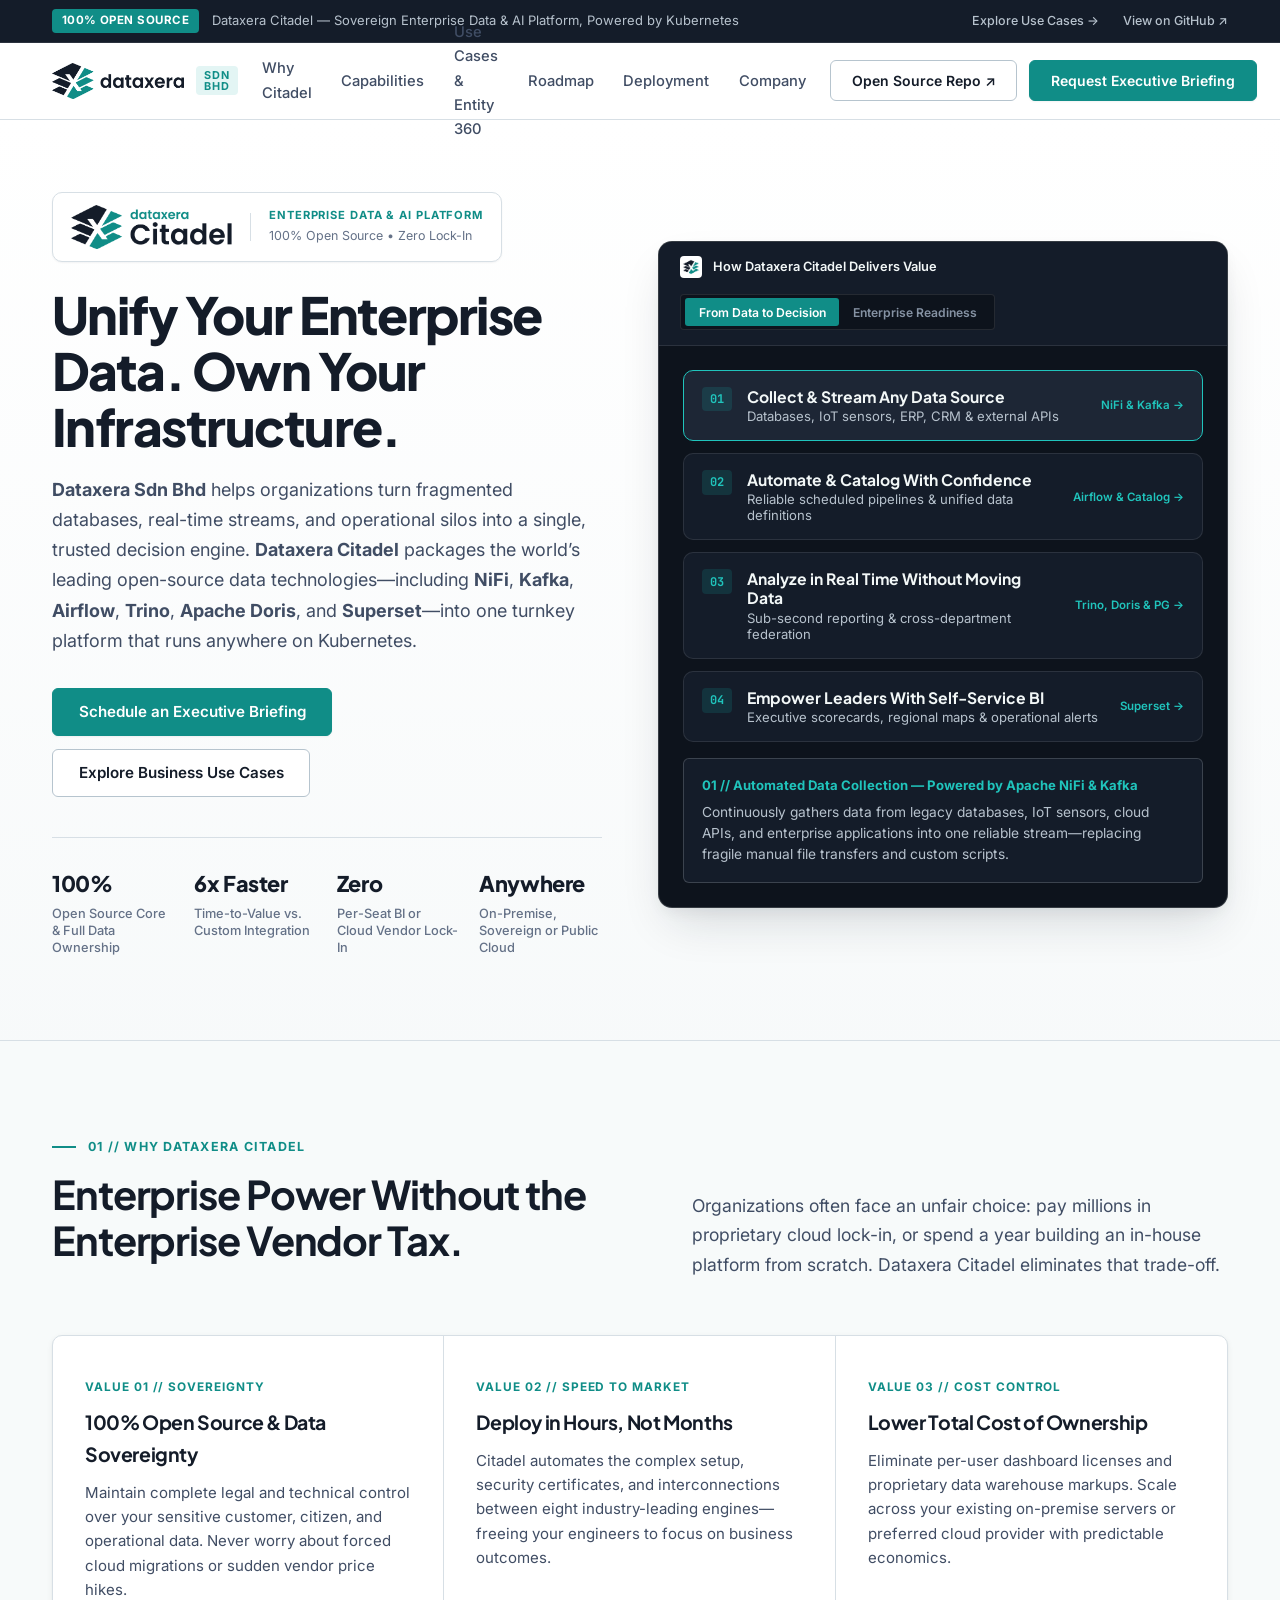
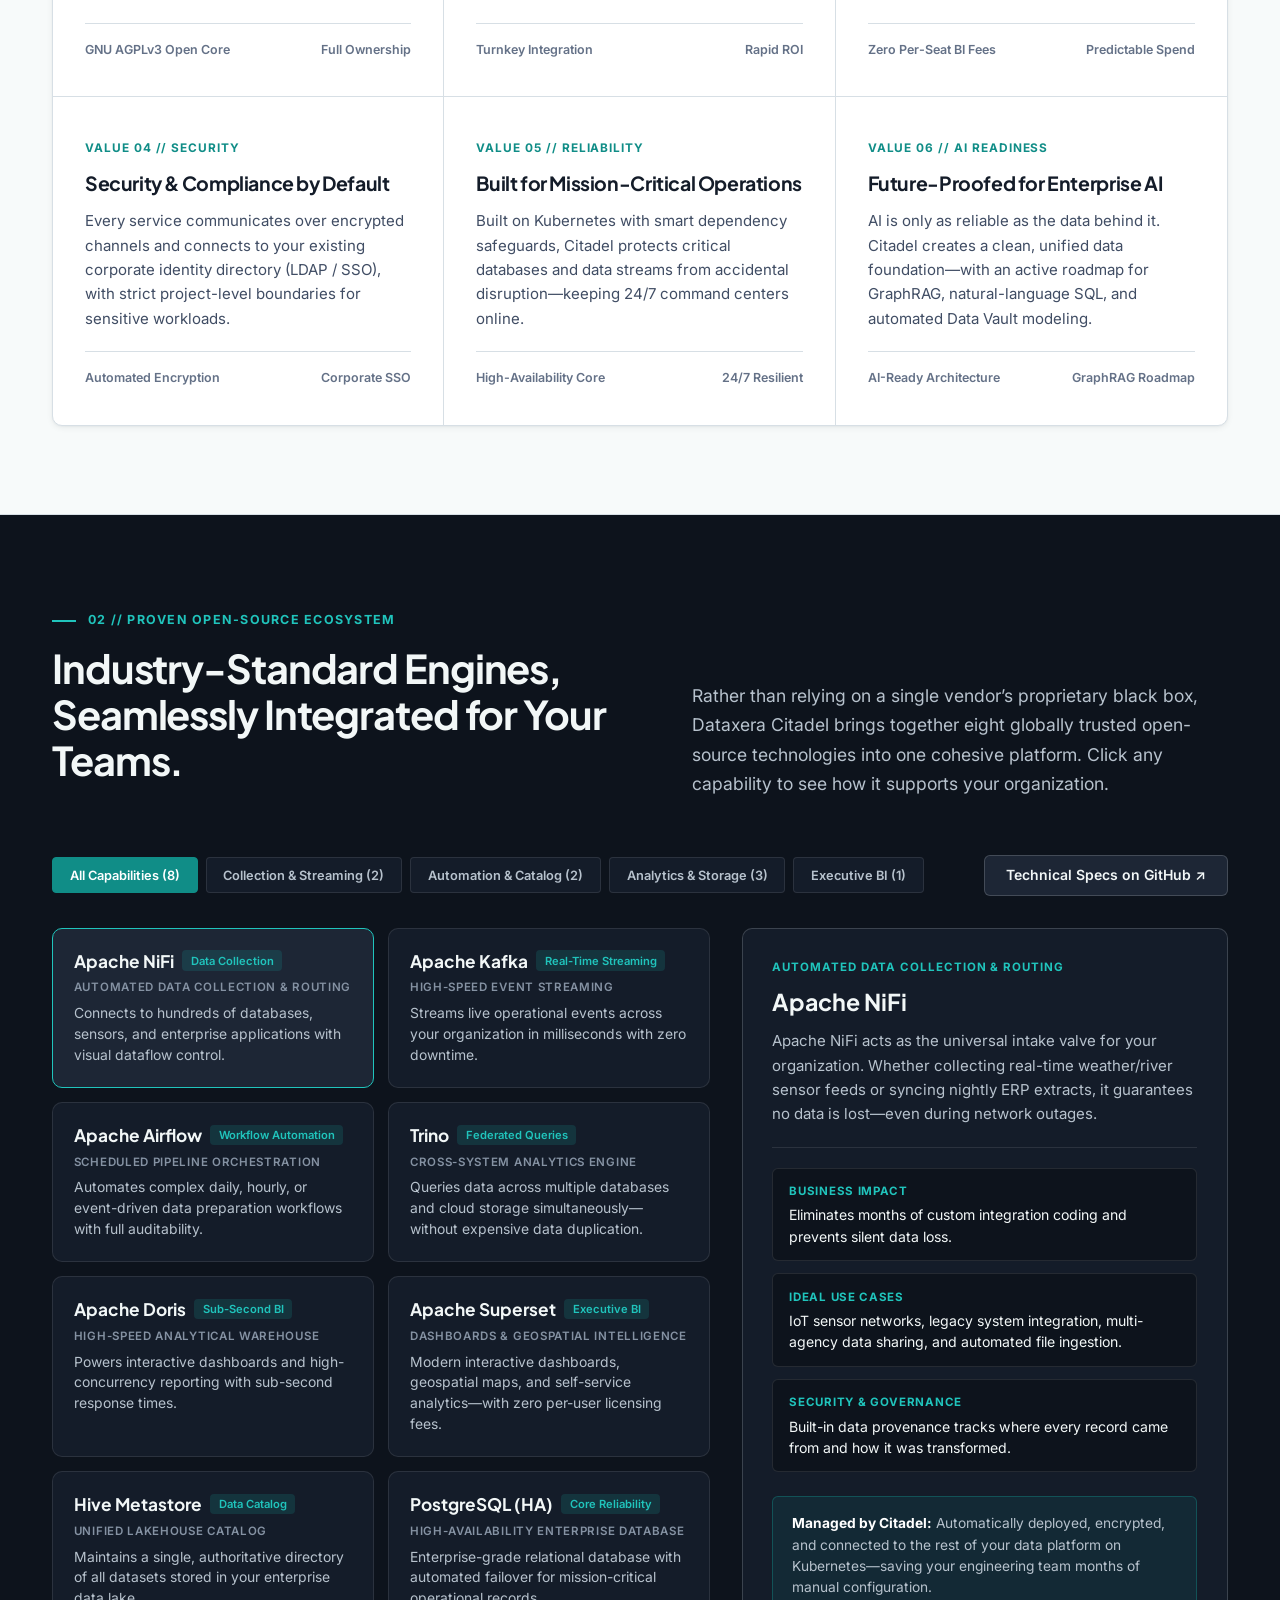
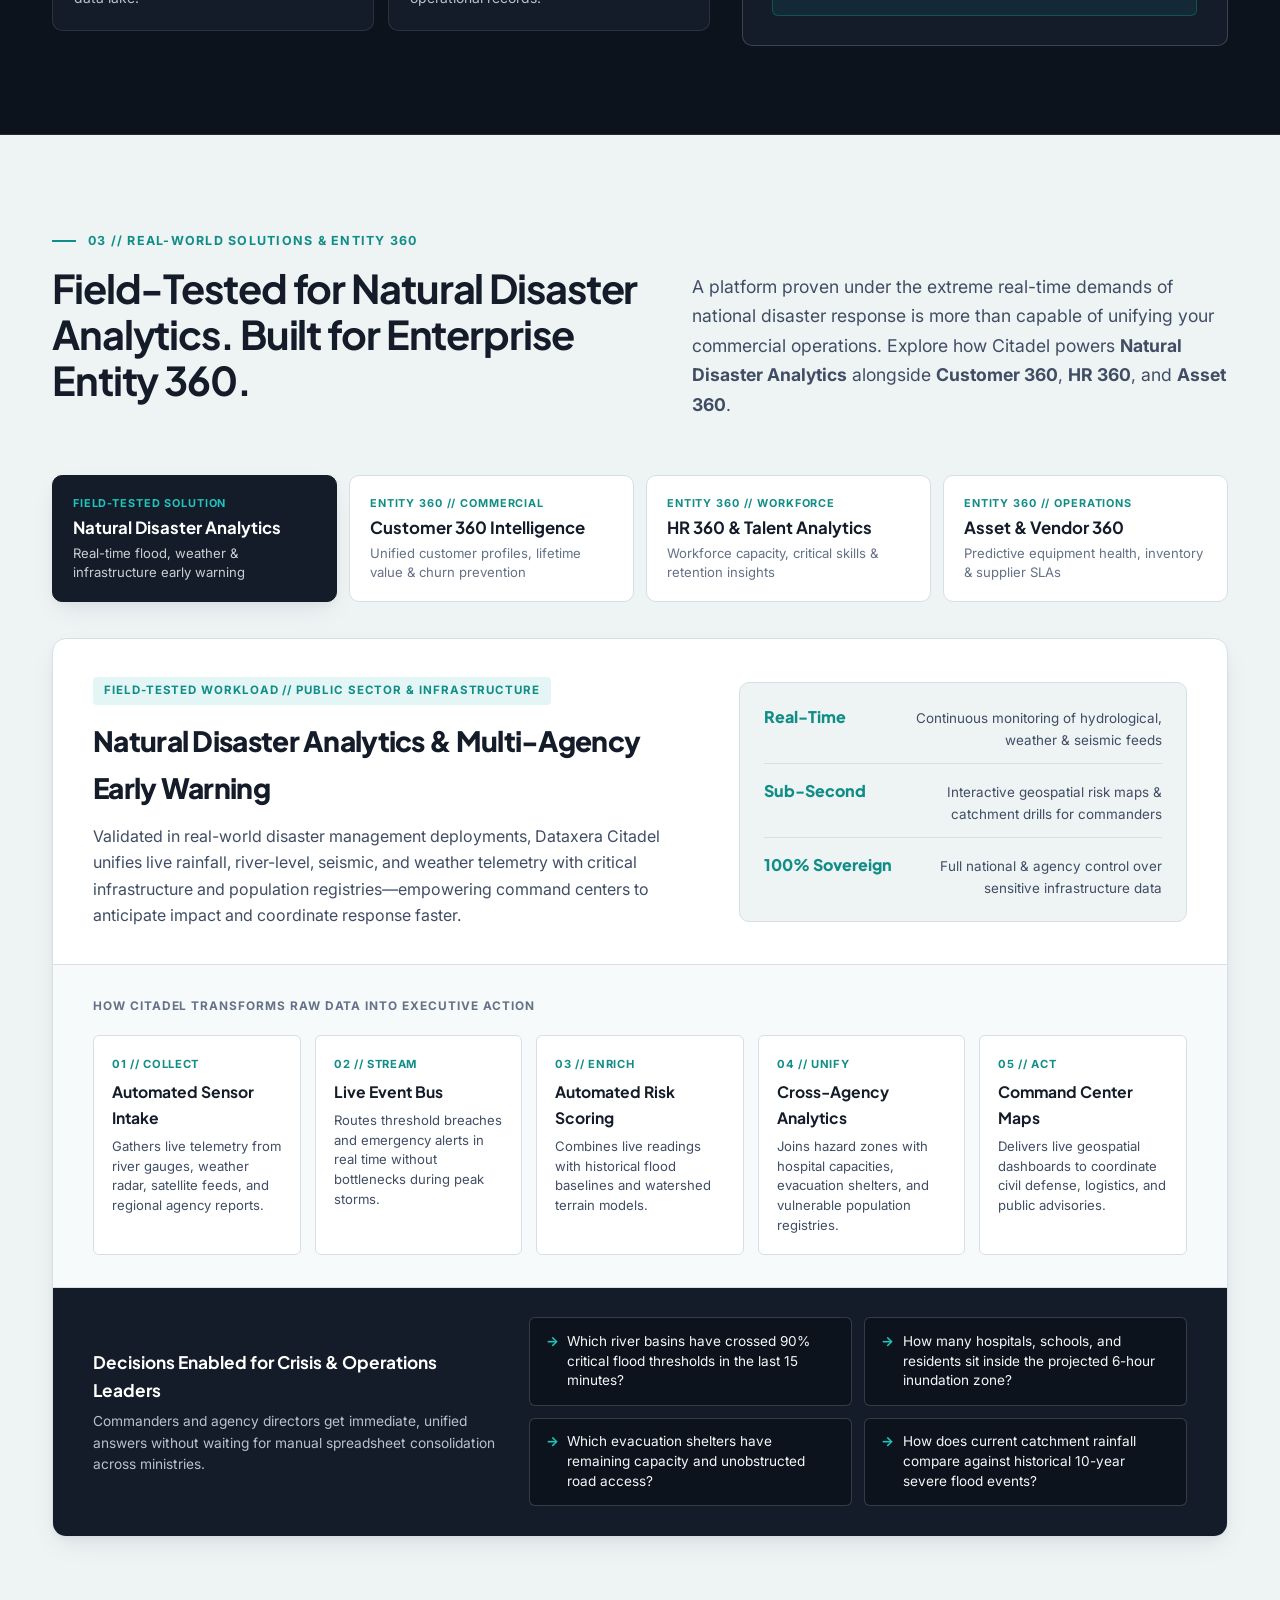
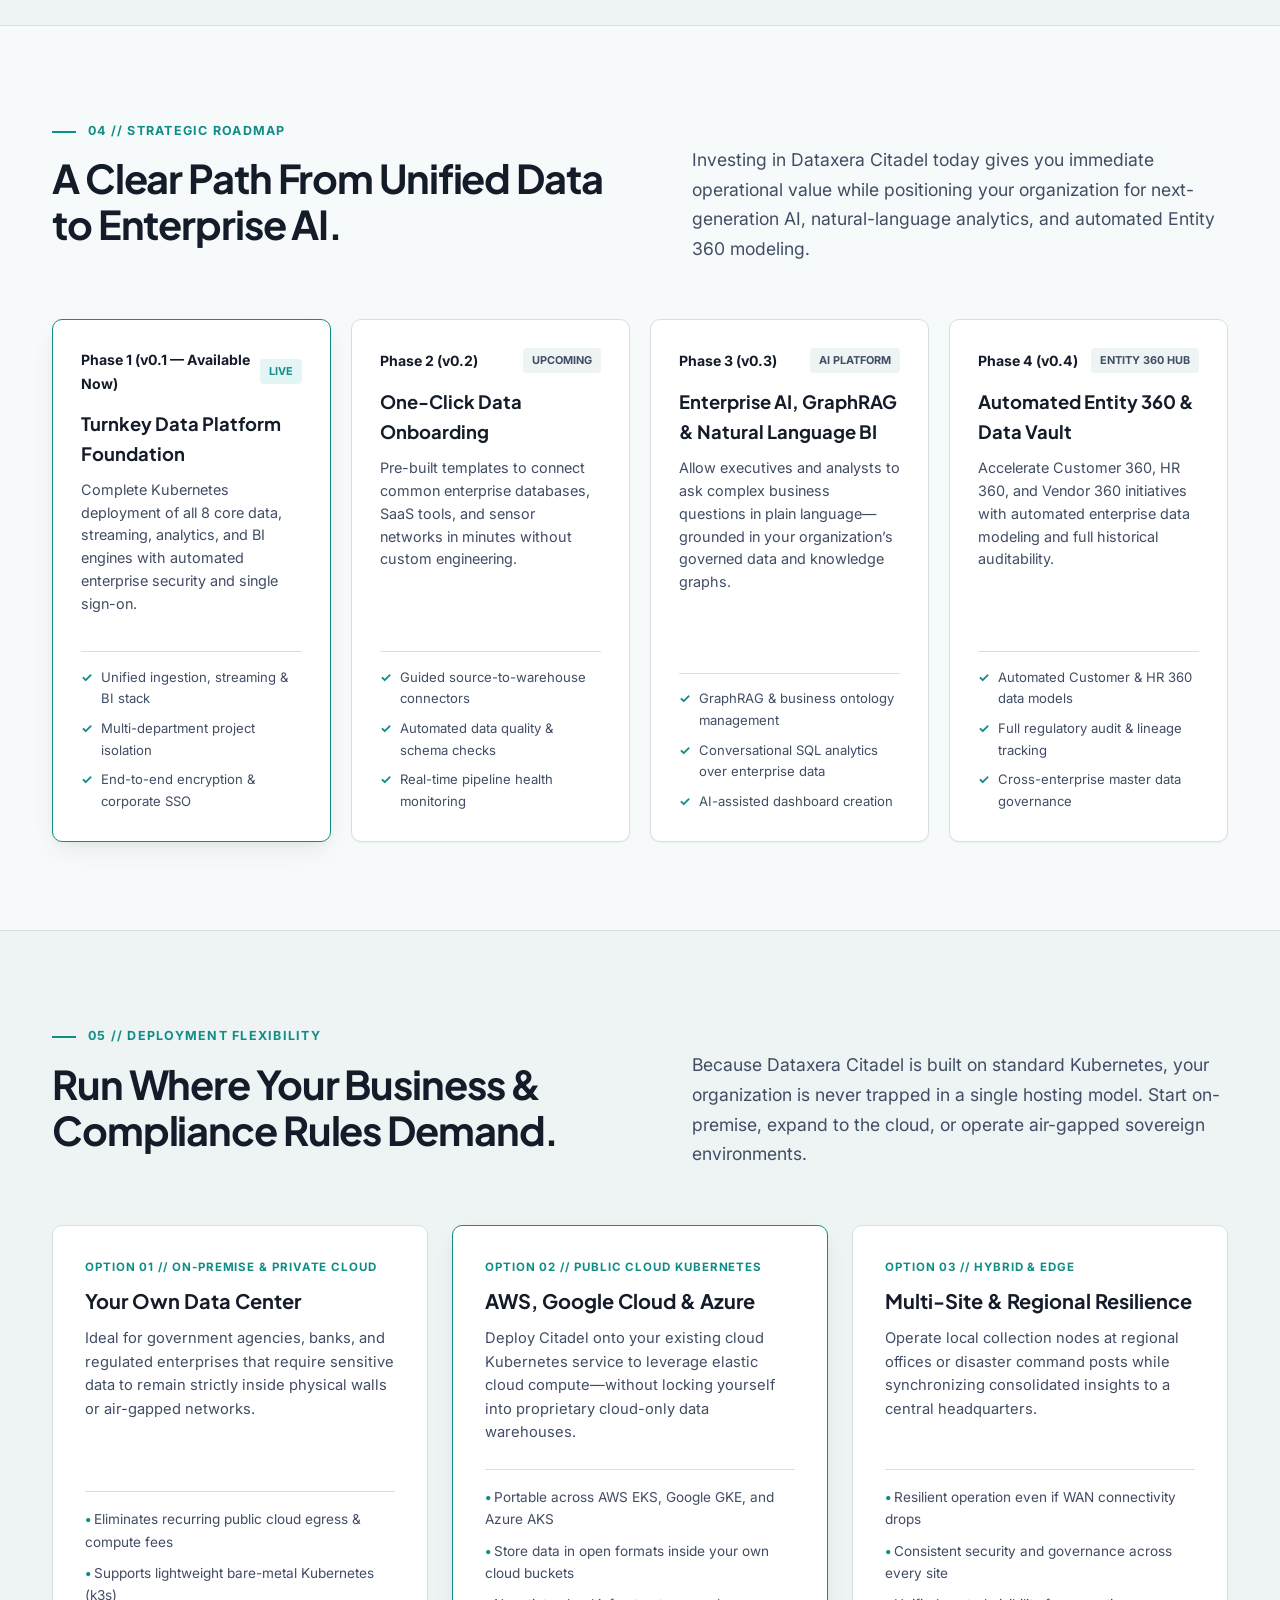
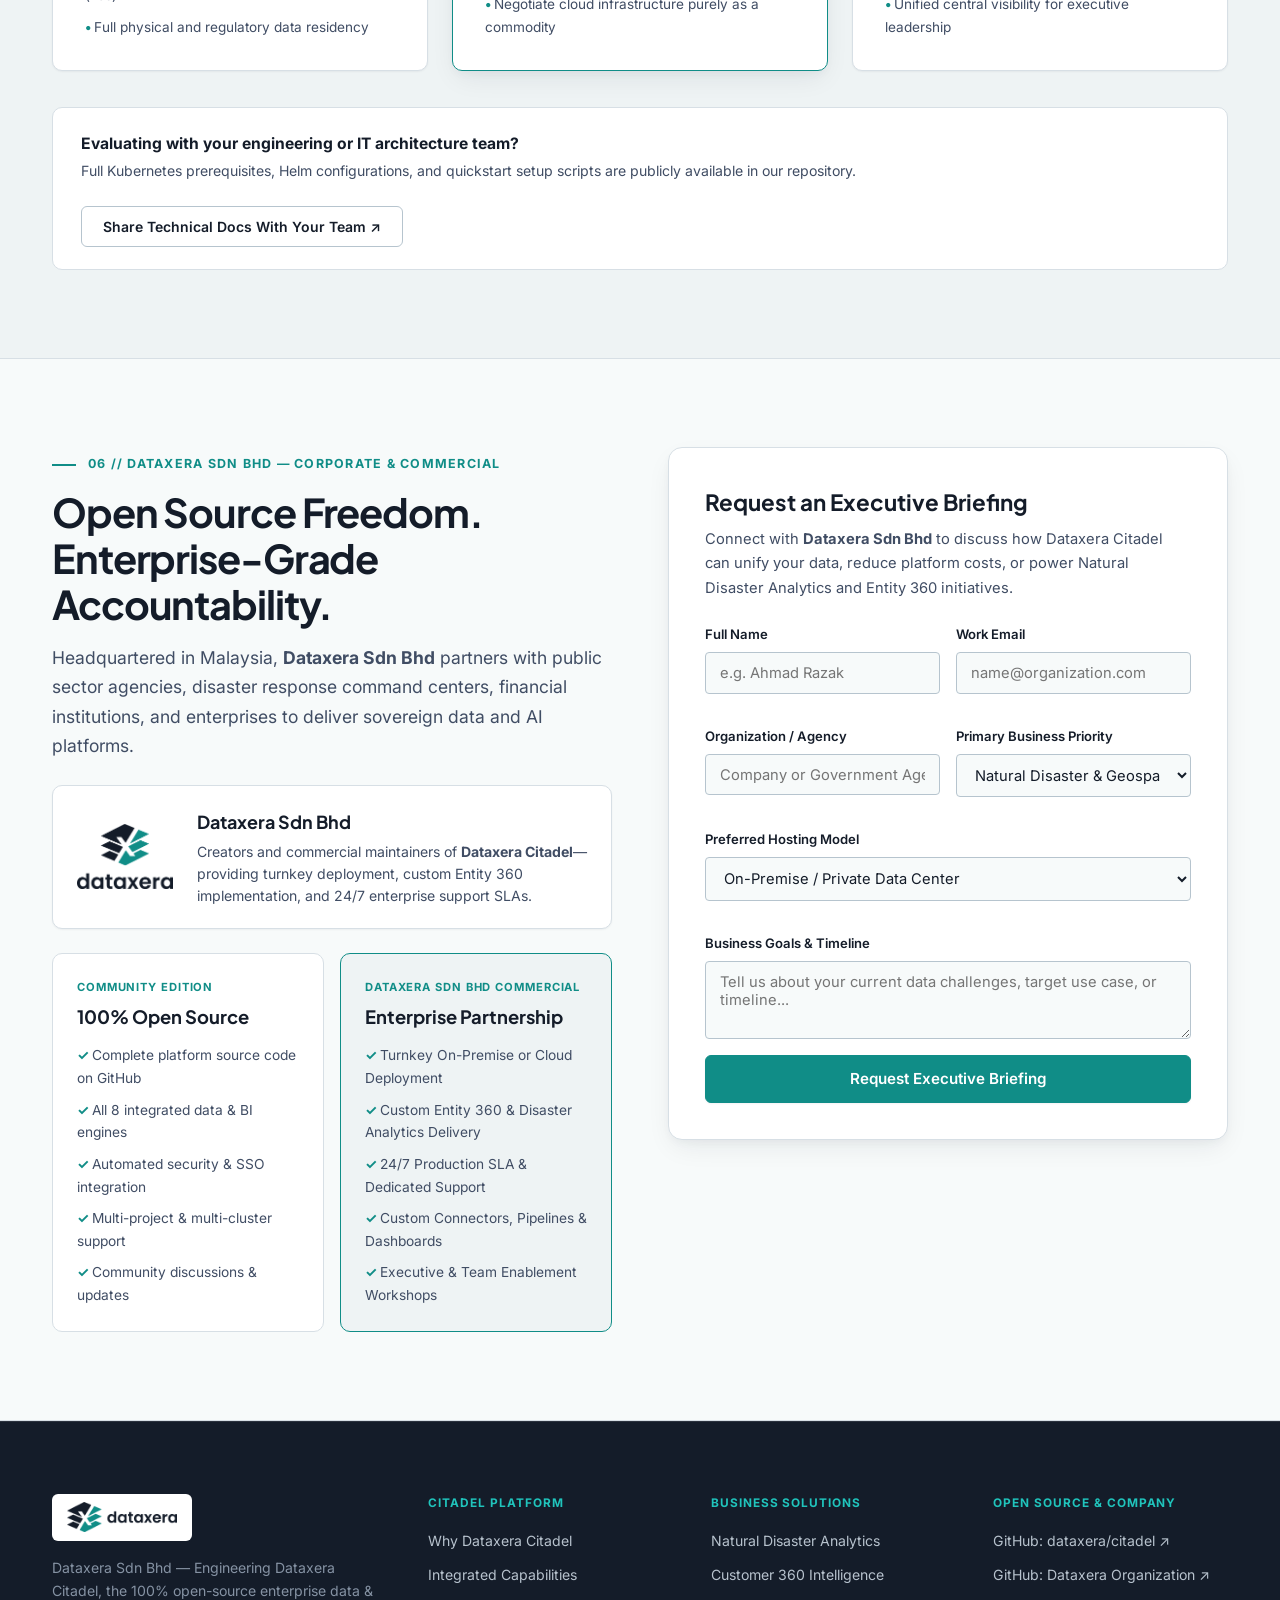
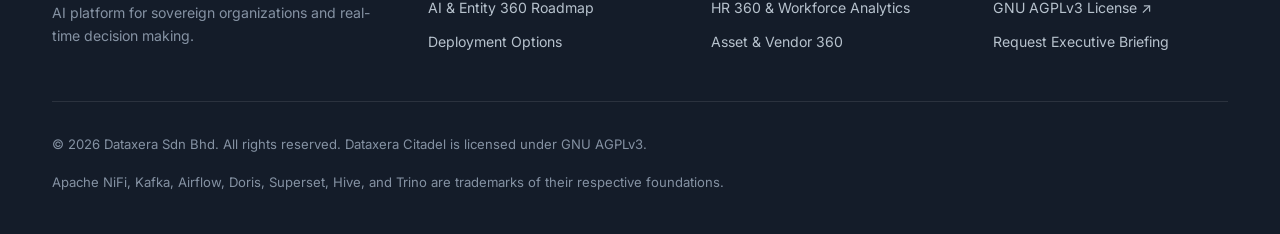
==== index.html @ 174bd672 "refine: tailor website copy and interactive sections for business decision makers" ====
<!DOCTYPE html>
<html lang="en">
<head>
  <meta charset="UTF-8" />
  <meta name="viewport" content="width=device-width, initial-scale=1.0" />
  <title>Dataxera Sdn Bhd | Dataxera Citadel — 100% Open Source Enterprise Data Platform</title>
  <meta name="description" content="Dataxera Sdn Bhd delivers Dataxera Citadel, a 100% open-source enterprise data &amp; AI platform built on Kubernetes—eliminating vendor lock-in for Natural Disaster Analytics, Customer 360, HR 360, and Asset 360." />
  <meta name="keywords" content="Dataxera Sdn Bhd, Dataxera Citadel, Open Source Data Platform, Enterprise Data Platform, Natural Disaster Analytics, Customer 360, HR 360, Entity 360, Sovereign Data Platform" />
  <meta property="og:title" content="Dataxera Sdn Bhd — Dataxera Citadel 100% Open Source Data Platform" />
  <meta property="og:description" content="Unify enterprise data silos, cut cloud lock-in, and power real-time decisions with Dataxera Citadel." />
  <meta property="og:type" content="website" />
  <meta property="og:url" content="https://dataxera.github.io/" />
  <meta property="og:image" content="https://dataxera.github.io/assets/dataxera-citadel.png" />
  <link rel="icon" type="image/png" href="assets/dataxera-icon.png" />

  <!-- Google Fonts: Plus Jakarta Sans, Inter, JetBrains Mono -->
  <link rel="preconnect" href="https://fonts.googleapis.com" />
  <link rel="preconnect" href="https://fonts.gstatic.com" crossorigin />
  <link href="https://fonts.googleapis.com/css2?family=Inter:wght@400;500;600;700&family=JetBrains+Mono:wght@500;600;700&family=Plus+Jakarta+Sans:wght@600;700;800&display=swap" rel="stylesheet" />

  <link rel="stylesheet" href="index.css" />

  <!-- Structured Data (Organization & SoftwareApplication) -->
  <script type="application/ld+json">
  {
    "@context": "https://schema.org",
    "@graph": [
      {
        "@type": "Organization",
        "name": "Dataxera Sdn Bhd",
        "url": "https://dataxera.github.io",
        "logo": "https://dataxera.github.io/assets/dataxera-horizontal.png",
        "sameAs": [
          "https://github.com/dataxera",
          "https://github.com/dataxera/citadel"
        ],
        "description": "Enterprise open-source data and AI platform company building Dataxera Citadel."
      },
      {
        "@type": "SoftwareApplication",
        "name": "Dataxera Citadel",
        "operatingSystem": "Kubernetes (Linux)",
        "applicationCategory": "BusinessApplication",
        "license": "https://www.gnu.org/licenses/agpl-3.0.html",
        "softwareVersion": "0.1.3",
        "url": "https://github.com/dataxera/citadel"
      }
    ]
  }
  </script>
</head>
<body>

  <!-- Top Corporate Announcement Bar -->
  <div class="utility-bar" role="region" aria-label="Platform release status">
    <div class="container utility-bar-inner">
      <div class="utility-bar-left">
        <span class="release-tag">100% Open Source</span>
        <span>Dataxera Citadel — Sovereign Enterprise Data &amp; AI Platform, Powered by Kubernetes</span>
      </div>
      <div class="utility-bar-right">
        <a href="#solutions" id="util-solutions-link">Explore Use Cases →</a>
        <a href="https://github.com/dataxera/citadel" target="_blank" rel="noopener noreferrer" id="util-github-link">View on GitHub ↗</a>
      </div>
    </div>
  </div>

  <!-- Primary Navigation Header -->
  <header class="site-header" id="site-header">
    <div class="container nav-inner">
      <a href="#top" class="brand-lockup" id="nav-brand-link" aria-label="Dataxera Sdn Bhd Home">
        <img src="assets/dataxera-horizontal.png" alt="Dataxera Sdn Bhd" class="brand-horizontal-img" width="132" height="36" />
        <span class="brand-sdn-bhd-tag">Sdn Bhd</span>
      </a>

      <nav class="nav-links" id="primary-nav" aria-label="Primary Navigation">
        <a href="#platform" class="nav-link" id="nav-platform">Why Citadel</a>
        <a href="#stack" class="nav-link" id="nav-stack">Capabilities</a>
        <a href="#solutions" class="nav-link" id="nav-solutions">Use Cases &amp; Entity 360</a>
        <a href="#roadmap" class="nav-link" id="nav-roadmap">Roadmap</a>
        <a href="#deployment" class="nav-link" id="nav-deployment">Deployment</a>
        <a href="#company" class="nav-link" id="nav-company">Company</a>
      </nav>

      <div class="nav-actions">
        <a href="https://github.com/dataxera/citadel" target="_blank" rel="noopener noreferrer" class="btn btn-secondary" id="header-github-btn">
          Open Source Repo ↗
        </a>
        <a href="#company" class="btn btn-primary" id="header-contact-btn">Request Executive Briefing</a>
      </div>

      <button type="button" class="mobile-menu-toggle" id="mobile-menu-toggle" aria-label="Toggle navigation menu" aria-expanded="false">
        <svg width="22" height="22" viewBox="0 0 24 24" fill="none" stroke="currentColor" stroke-width="2"><path d="M3 12h18M3 6h18M3 18h18"/></svg>
      </button>
    </div>
  </header>

  <main id="top">
    <!-- ======================================================================
         Hero Section — Business Value Proposition + Interactive Outcome Stage
         ====================================================================== -->
    <section class="hero-section">
      <div class="container hero-layout">
        <div class="hero-copy">
          <div class="hero-product-lockup">
            <img src="assets/dataxera-citadel.png" alt="Dataxera Citadel Product Logo" class="hero-citadel-logo" width="169" height="44" />
            <div class="hero-lockup-divider" aria-hidden="true"></div>
            <div class="hero-lockup-meta">
              <span class="hero-lockup-kicker">Enterprise Data &amp; AI Platform</span>
              <span class="hero-lockup-sub">100% Open Source • Zero Lock-In</span>
            </div>
          </div>

          <h1 class="hero-title">
            Unify Your Enterprise Data. Own Your Infrastructure.
          </h1>

          <p class="hero-description">
            <strong>Dataxera Sdn Bhd</strong> helps organizations turn fragmented databases, real-time streams, and operational silos into a single, trusted decision engine. <strong>Dataxera Citadel</strong> packages the world’s leading open-source data technologies—including <strong>NiFi</strong>, <strong>Kafka</strong>, <strong>Airflow</strong>, <strong>Trino</strong>, <strong>Apache Doris</strong>, and <strong>Superset</strong>—into one turnkey platform that runs anywhere on Kubernetes.
          </p>

          <div class="hero-cta-group">
            <a href="#company" class="btn btn-primary btn-lg" id="hero-briefing-cta">
              Schedule an Executive Briefing
            </a>
            <a href="#solutions" class="btn btn-secondary btn-lg" id="hero-solutions-cta">
              Explore Business Use Cases
            </a>
          </div>

          <div class="hero-metrics-strip">
            <div class="hero-metric-item">
              <span class="hero-metric-value">100%</span>
              <span class="hero-metric-label">Open Source Core &amp; Full Data Ownership</span>
            </div>
            <div class="hero-metric-item">
              <span class="hero-metric-value">6x Faster</span>
              <span class="hero-metric-label">Time-to-Value vs. Custom Integration</span>
            </div>
            <div class="hero-metric-item">
              <span class="hero-metric-value">Zero</span>
              <span class="hero-metric-label">Per-Seat BI or Cloud Vendor Lock-In</span>
            </div>
            <div class="hero-metric-item">
              <span class="hero-metric-value">Anywhere</span>
              <span class="hero-metric-label">On-Premise, Sovereign or Public Cloud</span>
            </div>
          </div>
        </div>

        <!-- Interactive Executive Value Stage -->
        <div class="hero-stage" aria-label="Interactive Dataxera Citadel Business Value Overview">
          <div class="stage-toolbar">
            <div class="stage-context">
              <img src="assets/dataxera-icon.png" alt="" class="stage-context-icon" width="22" height="22" />
              <span>How Dataxera Citadel Delivers Value</span>
            </div>
            <div class="stage-mode-tabs" role="tablist">
              <button type="button" class="stage-tab-btn active" id="stage-tab-topology" data-stage-mode="topology" role="tab">
                From Data to Decision
              </button>
              <button type="button" class="stage-tab-btn" id="stage-tab-cp" data-stage-mode="control-plane" role="tab">
                Enterprise Readiness
              </button>
            </div>
          </div>

          <div class="stage-body">
            <!-- View 1: Business Value Flow -->
            <div class="topology-view active" id="hero-topology-view">
              <div class="flow-step-list">
                <button type="button" class="flow-step-card active" data-flow-step="collect" id="flow-step-collect">
                  <div class="flow-step-left">
                    <span class="flow-step-num">01</span>
                    <div>
                      <div class="flow-step-title">Collect &amp; Stream Any Data Source</div>
                      <div class="flow-step-sub">Databases, IoT sensors, ERP, CRM &amp; external APIs</div>
                    </div>
                  </div>
                  <span class="flow-step-tag">NiFi &amp; Kafka →</span>
                </button>

                <button type="button" class="flow-step-card" data-flow-step="govern" id="flow-step-govern">
                  <div class="flow-step-left">
                    <span class="flow-step-num">02</span>
                    <div>
                      <div class="flow-step-title">Automate &amp; Catalog With Confidence</div>
                      <div class="flow-step-sub">Reliable scheduled pipelines &amp; unified data definitions</div>
                    </div>
                  </div>
                  <span class="flow-step-tag">Airflow &amp; Catalog →</span>
                </button>

                <button type="button" class="flow-step-card" data-flow-step="analyze" id="flow-step-analyze">
                  <div class="flow-step-left">
                    <span class="flow-step-num">03</span>
                    <div>
                      <div class="flow-step-title">Analyze in Real Time Without Moving Data</div>
                      <div class="flow-step-sub">Sub-second reporting &amp; cross-department federation</div>
                    </div>
                  </div>
                  <span class="flow-step-tag">Trino, Doris &amp; PG →</span>
                </button>

                <button type="button" class="flow-step-card" data-flow-step="decide" id="flow-step-decide">
                  <div class="flow-step-left">
                    <span class="flow-step-num">04</span>
                    <div>
                      <div class="flow-step-title">Empower Leaders With Self-Service BI</div>
                      <div class="flow-step-sub">Executive scorecards, regional maps &amp; operational alerts</div>
                    </div>
                  </div>
                  <span class="flow-step-tag">Superset →</span>
                </button>
              </div>

              <div class="stage-insight-box" aria-live="polite">
                <div class="insight-box-title" id="hero-insight-title">01 // Automated Data Collection — Powered by Apache NiFi &amp; Kafka</div>
                <p class="insight-box-desc" id="hero-insight-desc">
                  Continuously gathers data from legacy databases, IoT sensors, cloud APIs, and enterprise applications into one reliable stream—replacing fragile manual file transfers and custom scripts.
                </p>
              </div>
            </div>

            <!-- View 2: Enterprise Readiness Guarantees -->
            <div class="control-plane-view" id="hero-cp-view">
              <div class="cp-grid">
                <div class="cp-card">
                  <div class="cp-card-top">
                    <span class="cp-service-name">Predictable Economics</span>
                    <span class="cp-state-badge">ZERO LOCK-IN</span>
                  </div>
                  <p class="cp-meta">
                    No escalating per-seat BI fees or proprietary cloud markups. Keep 100% ownership of your data and platform.
                  </p>
                </div>
                <div class="cp-card">
                  <div class="cp-card-top">
                    <span class="cp-service-name">Built-In Security &amp; SSO</span>
                    <span class="cp-state-badge">ENTERPRISE</span>
                  </div>
                  <p class="cp-meta">
                    Encrypted end-to-end out of the box, with seamless integration into your existing corporate LDAP / SSO directory.
                  </p>
                </div>
                <div class="cp-card">
                  <div class="cp-card-top">
                    <span class="cp-service-name">Departmental Isolation</span>
                    <span class="cp-state-badge">GOVERNED</span>
                  </div>
                  <p class="cp-meta">
                    Run multiple business units or agencies on one shared cluster while keeping data and access strictly separated.
                  </p>
                </div>
                <div class="cp-card">
                  <div class="cp-card-top">
                    <span class="cp-service-name">Always-On Resilience</span>
                    <span class="cp-state-badge">HIGH AVAILABILITY</span>
                  </div>
                  <p class="cp-meta">
                    Automated Kubernetes orchestration prevents accidental service disruptions and keeps mission-critical pipelines online.
                  </p>
                </div>
              </div>
              <div class="stage-insight-box">
                <div class="insight-box-title">Designed for CIOs, Data Leaders, and Public Sector Agencies</div>
                <p class="insight-box-desc">
                  Instead of spending 6–12 months stitching together separate open-source tools, Dataxera Citadel gives your teams a production-ready, unified foundation from day one.
                </p>
              </div>
            </div>
          </div>
        </div>
      </div>
    </section>

    <!-- ======================================================================
         Section 01 — Strategic Business Value Pillars
         ====================================================================== -->
    <section class="section-block" id="platform">
      <div class="container">
        <div class="section-header-split">
          <div>
            <div class="section-kicker">01 // WHY DATAXERA CITADEL</div>
            <h2 class="section-title">
              Enterprise Power Without the Enterprise Vendor Tax.
            </h2>
          </div>
          <p class="section-lead">
            Organizations often face an unfair choice: pay millions in proprietary cloud lock-in, or spend a year building an in-house platform from scratch. Dataxera Citadel eliminates that trade-off.
          </p>
        </div>

        <div class="pillars-table-grid">
          <article class="pillar-cell">
            <div>
              <span class="pillar-index">VALUE 01 // SOVEREIGNTY</span>
              <h3 class="pillar-title">100% Open Source &amp; Data Sovereignty</h3>
              <p class="pillar-body">
                Maintain complete legal and technical control over your sensitive customer, citizen, and operational data. Never worry about forced cloud migrations or sudden vendor price hikes.
              </p>
            </div>
            <div class="pillar-spec-foot">
              <span>GNU AGPLv3 Open Core</span>
              <span>Full Ownership</span>
            </div>
          </article>

          <article class="pillar-cell">
            <div>
              <span class="pillar-index">VALUE 02 // SPEED TO MARKET</span>
              <h3 class="pillar-title">Deploy in Hours, Not Months</h3>
              <p class="pillar-body">
                Citadel automates the complex setup, security certificates, and interconnections between eight industry-leading engines—freeing your engineers to focus on business outcomes.
              </p>
            </div>
            <div class="pillar-spec-foot">
              <span>Turnkey Integration</span>
              <span>Rapid ROI</span>
            </div>
          </article>

          <article class="pillar-cell">
            <div>
              <span class="pillar-index">VALUE 03 // COST CONTROL</span>
              <h3 class="pillar-title">Lower Total Cost of Ownership</h3>
              <p class="pillar-body">
                Eliminate per-user dashboard licenses and proprietary data warehouse markups. Scale across your existing on-premise servers or preferred cloud provider with predictable economics.
              </p>
            </div>
            <div class="pillar-spec-foot">
              <span>Zero Per-Seat BI Fees</span>
              <span>Predictable Spend</span>
            </div>
          </article>

          <article class="pillar-cell">
            <div>
              <span class="pillar-index">VALUE 04 // SECURITY</span>
              <h3 class="pillar-title">Security &amp; Compliance by Default</h3>
              <p class="pillar-body">
                Every service communicates over encrypted channels and connects to your existing corporate identity directory (LDAP / SSO), with strict project-level boundaries for sensitive workloads.
              </p>
            </div>
            <div class="pillar-spec-foot">
              <span>Automated Encryption</span>
              <span>Corporate SSO</span>
            </div>
          </article>

          <article class="pillar-cell">
            <div>
              <span class="pillar-index">VALUE 05 // RELIABILITY</span>
              <h3 class="pillar-title">Built for Mission-Critical Operations</h3>
              <p class="pillar-body">
                Built on Kubernetes with smart dependency safeguards, Citadel protects critical databases and data streams from accidental disruption—keeping 24/7 command centers online.
              </p>
            </div>
            <div class="pillar-spec-foot">
              <span>High-Availability Core</span>
              <span>24/7 Resilient</span>
            </div>
          </article>

          <article class="pillar-cell">
            <div>
              <span class="pillar-index">VALUE 06 // AI READINESS</span>
              <h3 class="pillar-title">Future-Proofed for Enterprise AI</h3>
              <p class="pillar-body">
                AI is only as reliable as the data behind it. Citadel creates a clean, unified data foundation—with an active roadmap for GraphRAG, natural-language SQL, and automated Data Vault modeling.
              </p>
            </div>
            <div class="pillar-spec-foot">
              <span>AI-Ready Architecture</span>
              <span>GraphRAG Roadmap</span>
            </div>
          </article>
        </div>
      </div>
    </section>

    <!-- ======================================================================
         Section 02 — Proven Open-Source Ecosystem (Business Capability View)
         ====================================================================== -->
    <section class="section-block section-dark" id="stack">
      <div class="container">
        <div class="section-header-split">
          <div>
            <div class="section-kicker">02 // PROVEN OPEN-SOURCE ECOSYSTEM</div>
            <h2 class="section-title">
              Industry-Standard Engines, Seamlessly Integrated for Your Teams.
            </h2>
          </div>
          <p class="section-lead">
            Rather than relying on a single vendor’s proprietary black box, Dataxera Citadel brings together eight globally trusted open-source technologies into one cohesive platform. Click any capability to see how it supports your organization.
          </p>
        </div>

        <div class="stack-filter-bar">
          <div class="filter-buttons" role="group" aria-label="Filter platform capabilities">
            <button type="button" class="filter-btn active" data-filter="all" id="filter-all">All Capabilities (8)</button>
            <button type="button" class="filter-btn" data-filter="ingestion" id="filter-ingestion">Collection &amp; Streaming (2)</button>
            <button type="button" class="filter-btn" data-filter="orchestration" id="filter-orchestration">Automation &amp; Catalog (2)</button>
            <button type="button" class="filter-btn" data-filter="compute" id="filter-compute">Analytics &amp; Storage (3)</button>
            <button type="button" class="filter-btn" data-filter="bi" id="filter-bi">Executive BI (1)</button>
          </div>
          <a href="https://github.com/dataxera/citadel" target="_blank" rel="noopener noreferrer" class="btn btn-dark-surface" id="view-stack-yaml-btn">
            Technical Specs on GitHub ↗
          </a>
        </div>

        <div class="stack-workspace">
          <!-- Left: Business Capability Cards -->
          <div class="stack-catalog-grid" id="stack-catalog-grid" aria-label="Integrated open-source platform capabilities">
            <!-- Populated dynamically by app.js -->
          </div>

          <!-- Right: Executive Capability Brief -->
          <aside class="stack-dossier" aria-live="polite">
            <div class="dossier-header">
              <div class="dossier-kicker" id="dossier-category">Automated Data Collection &amp; Routing</div>
              <h3 class="dossier-title" id="dossier-title">Apache NiFi</h3>
              <p class="dossier-desc" id="dossier-desc">
                Apache NiFi acts as the universal intake valve for your organization.
              </p>
            </div>

            <div class="dossier-benefits-list">
              <div class="dossier-benefit-item">
                <div class="benefit-label">Business Impact</div>
                <div class="benefit-text" id="dossier-value">Eliminates months of custom integration coding and prevents silent data loss.</div>
              </div>
              <div class="dossier-benefit-item">
                <div class="benefit-label">Ideal Use Cases</div>
                <div class="benefit-text" id="dossier-ideal">IoT sensor networks, legacy system integration, multi-agency data sharing.</div>
              </div>
              <div class="dossier-benefit-item">
                <div class="benefit-label">Security &amp; Governance</div>
                <div class="benefit-text" id="dossier-governance">Built-in data provenance tracks where every record came from and how it was transformed.</div>
              </div>
            </div>

            <div class="dossier-enterprise-note">
              <strong>Managed by Citadel:</strong> Automatically deployed, encrypted, and connected to the rest of your data platform on Kubernetes—saving your engineering team months of manual configuration.
            </div>
          </aside>
        </div>
      </div>
    </section>

    <!-- ======================================================================
         Section 03 — Proven Solutions: Natural Disaster Analytics & Entity 360
         ====================================================================== -->
    <section class="section-block section-subtle" id="solutions">
      <div class="container">
        <div class="section-header-split">
          <div>
            <div class="section-kicker">03 // REAL-WORLD SOLUTIONS &amp; ENTITY 360</div>
            <h2 class="section-title">
              Field-Tested for Natural Disaster Analytics. Built for Enterprise Entity 360.
            </h2>
          </div>
          <p class="section-lead">
            A platform proven under the extreme real-time demands of national disaster response is more than capable of unifying your commercial operations. Explore how Citadel powers <strong>Natural Disaster Analytics</strong> alongside <strong>Customer 360</strong>, <strong>HR 360</strong>, and <strong>Asset 360</strong>.
          </p>
        </div>

        <!-- Interactive Solution Switcher Tabs -->
        <div class="solutions-tabs-nav" role="tablist" aria-label="Select business use case">
          <button type="button" class="solution-tab active" data-solution="disaster" id="sol-tab-disaster" role="tab">
            <span class="solution-tab-badge">FIELD-TESTED SOLUTION</span>
            <span class="solution-tab-title">Natural Disaster Analytics</span>
            <span class="solution-tab-sub">Real-time flood, weather &amp; infrastructure early warning</span>
          </button>

          <button type="button" class="solution-tab" data-solution="customer360" id="sol-tab-customer360" role="tab">
            <span class="solution-tab-badge">ENTITY 360 // COMMERCIAL</span>
            <span class="solution-tab-title">Customer 360 Intelligence</span>
            <span class="solution-tab-sub">Unified customer profiles, lifetime value &amp; churn prevention</span>
          </button>

          <button type="button" class="solution-tab" data-solution="hr360" id="sol-tab-hr360" role="tab">
            <span class="solution-tab-badge">ENTITY 360 // WORKFORCE</span>
            <span class="solution-tab-title">HR 360 &amp; Talent Analytics</span>
            <span class="solution-tab-sub">Workforce capacity, critical skills &amp; retention insights</span>
          </button>

          <button type="button" class="solution-tab" data-solution="asset360" id="sol-tab-asset360" role="tab">
            <span class="solution-tab-badge">ENTITY 360 // OPERATIONS</span>
            <span class="solution-tab-title">Asset &amp; Vendor 360</span>
            <span class="solution-tab-sub">Predictive equipment health, inventory &amp; supplier SLAs</span>
          </button>
        </div>

        <!-- Active Solution Showcase -->
        <div class="blueprint-panel" aria-live="polite">
          <div class="blueprint-top">
            <div>
              <span class="blueprint-status-tag" id="bp-tag">FIELD-TESTED WORKLOAD // PUBLIC SECTOR &amp; INFRASTRUCTURE</span>
              <h3 class="blueprint-headline" id="bp-headline">
                Natural Disaster Analytics &amp; Multi-Agency Early Warning
              </h3>
              <p class="blueprint-narrative" id="bp-narrative">
                Validated in real-world disaster management deployments, Dataxera Citadel unifies live rainfall, river-level, seismic, and weather telemetry with critical infrastructure and population registries.
              </p>
            </div>
            <div class="blueprint-outcomes" id="bp-outcomes">
              <!-- Populated by app.js -->
            </div>
          </div>

          <div class="blueprint-pipeline-section">
            <div class="pipeline-section-label">HOW CITADEL TRANSFORMS RAW DATA INTO EXECUTIVE ACTION</div>
            <div class="pipeline-stages-grid" id="bp-stages">
              <!-- Populated by app.js -->
            </div>
          </div>

          <div class="blueprint-questions-footer">
            <div class="questions-footer-info">
              <h4 id="bp-questions-title">Decisions Enabled for Crisis &amp; Operations Leaders</h4>
              <p id="bp-questions-desc">
                Commanders and agency directors get immediate, unified answers without waiting for manual spreadsheet consolidation.
              </p>
            </div>
            <div class="executive-questions-list" id="bp-questions-list">
              <!-- Populated by app.js -->
            </div>
          </div>
        </div>
      </div>
    </section>

    <!-- ======================================================================
         Section 04 — Strategic Product Roadmap
         ====================================================================== -->
    <section class="section-block" id="roadmap">
      <div class="container">
        <div class="section-header-split">
          <div>
            <div class="section-kicker">04 // STRATEGIC ROADMAP</div>
            <h2 class="section-title">
              A Clear Path From Unified Data to Enterprise AI.
            </h2>
          </div>
          <p class="section-lead">
            Investing in Dataxera Citadel today gives you immediate operational value while positioning your organization for next-generation AI, natural-language analytics, and automated Entity 360 modeling.
          </p>
        </div>

        <div class="roadmap-timeline">
          <article class="roadmap-phase current-phase">
            <div>
              <div class="phase-header">
                <span class="phase-version">Phase 1 (v0.1 — Available Now)</span>
                <span class="phase-status active">Live</span>
              </div>
              <h3 class="phase-title">Turnkey Data Platform Foundation</h3>
              <p class="phase-desc">
                Complete Kubernetes deployment of all 8 core data, streaming, analytics, and BI engines with automated enterprise security and single sign-on.
              </p>
            </div>
            <div class="phase-deliverables">
              <span class="phase-deliverable-item">Unified ingestion, streaming &amp; BI stack</span>
              <span class="phase-deliverable-item">Multi-department project isolation</span>
              <span class="phase-deliverable-item">End-to-end encryption &amp; corporate SSO</span>
            </div>
          </article>

          <article class="roadmap-phase">
            <div>
              <div class="phase-header">
                <span class="phase-version">Phase 2 (v0.2)</span>
                <span class="phase-status">Upcoming</span>
              </div>
              <h3 class="phase-title">One-Click Data Onboarding</h3>
              <p class="phase-desc">
                Pre-built templates to connect common enterprise databases, SaaS tools, and sensor networks in minutes without custom engineering.
              </p>
            </div>
            <div class="phase-deliverables">
              <span class="phase-deliverable-item">Guided source-to-warehouse connectors</span>
              <span class="phase-deliverable-item">Automated data quality &amp; schema checks</span>
              <span class="phase-deliverable-item">Real-time pipeline health monitoring</span>
            </div>
          </article>

          <article class="roadmap-phase">
            <div>
              <div class="phase-header">
                <span class="phase-version">Phase 3 (v0.3)</span>
                <span class="phase-status">AI Platform</span>
              </div>
              <h3 class="phase-title">Enterprise AI, GraphRAG &amp; Natural Language BI</h3>
              <p class="phase-desc">
                Allow executives and analysts to ask complex business questions in plain language—grounded in your organization’s governed data and knowledge graphs.
              </p>
            </div>
            <div class="phase-deliverables">
              <span class="phase-deliverable-item">GraphRAG &amp; business ontology management</span>
              <span class="phase-deliverable-item">Conversational SQL analytics over enterprise data</span>
              <span class="phase-deliverable-item">AI-assisted dashboard creation</span>
            </div>
          </article>

          <article class="roadmap-phase">
            <div>
              <div class="phase-header">
                <span class="phase-version">Phase 4 (v0.4)</span>
                <span class="phase-status">Entity 360 Hub</span>
              </div>
              <h3 class="phase-title">Automated Entity 360 &amp; Data Vault</h3>
              <p class="phase-desc">
                Accelerate Customer 360, HR 360, and Vendor 360 initiatives with automated enterprise data modeling and full historical auditability.
              </p>
            </div>
            <div class="phase-deliverables">
              <span class="phase-deliverable-item">Automated Customer &amp; HR 360 data models</span>
              <span class="phase-deliverable-item">Full regulatory audit &amp; lineage tracking</span>
              <span class="phase-deliverable-item">Cross-enterprise master data governance</span>
            </div>
          </article>
        </div>
      </div>
    </section>

    <!-- ======================================================================
         Section 05 — Deployment Flexibility & Infrastructure Sovereignty
         ====================================================================== -->
    <section class="section-block section-subtle" id="deployment">
      <div class="container">
        <div class="section-header-split">
          <div>
            <div class="section-kicker">05 // DEPLOYMENT FLEXIBILITY</div>
            <h2 class="section-title">
              Run Where Your Business &amp; Compliance Rules Demand.
            </h2>
          </div>
          <p class="section-lead">
            Because Dataxera Citadel is built on standard Kubernetes, your organization is never trapped in a single hosting model. Start on-premise, expand to the cloud, or operate air-gapped sovereign environments.
          </p>
        </div>

        <div class="deployment-options-grid">
          <article class="deployment-card">
            <div>
              <div class="deploy-kicker">OPTION 01 // ON-PREMISE &amp; PRIVATE CLOUD</div>
              <h3 class="deploy-title">Your Own Data Center</h3>
              <p class="deploy-desc">
                Ideal for government agencies, banks, and regulated enterprises that require sensitive data to remain strictly inside physical walls or air-gapped networks.
              </p>
            </div>
            <ul class="deploy-highlights">
              <li>Eliminates recurring public cloud egress &amp; compute fees</li>
              <li>Supports lightweight bare-metal Kubernetes (k3s)</li>
              <li>Full physical and regulatory data residency</li>
            </ul>
          </article>

          <article class="deployment-card featured">
            <div>
              <div class="deploy-kicker">OPTION 02 // PUBLIC CLOUD KUBERNETES</div>
              <h3 class="deploy-title">AWS, Google Cloud &amp; Azure</h3>
              <p class="deploy-desc">
                Deploy Citadel onto your existing cloud Kubernetes service to leverage elastic cloud compute—without locking yourself into proprietary cloud-only data warehouses.
              </p>
            </div>
            <ul class="deploy-highlights">
              <li>Portable across AWS EKS, Google GKE, and Azure AKS</li>
              <li>Store data in open formats inside your own cloud buckets</li>
              <li>Negotiate cloud infrastructure purely as a commodity</li>
            </ul>
          </article>

          <article class="deployment-card">
            <div>
              <div class="deploy-kicker">OPTION 03 // HYBRID &amp; EDGE</div>
              <h3 class="deploy-title">Multi-Site &amp; Regional Resilience</h3>
              <p class="deploy-desc">
                Operate local collection nodes at regional offices or disaster command posts while synchronizing consolidated insights to a central headquarters.
              </p>
            </div>
            <ul class="deploy-highlights">
              <li>Resilient operation even if WAN connectivity drops</li>
              <li>Consistent security and governance across every site</li>
              <li>Unified central visibility for executive leadership</li>
            </ul>
          </article>
        </div>

        <div class="deploy-cta-strip">
          <div class="deploy-cta-text">
            <strong>Evaluating with your engineering or IT architecture team?</strong>
            <p>Full Kubernetes prerequisites, Helm configurations, and quickstart setup scripts are publicly available in our repository.</p>
          </div>
          <a href="https://github.com/dataxera/citadel" target="_blank" rel="noopener noreferrer" class="btn btn-secondary" id="deploy-github-link">
            Share Technical Docs With Your Team ↗
          </a>
        </div>
      </div>
    </section>

    <!-- ======================================================================
         Section 06 — About Dataxera Sdn Bhd & Enterprise Engagement
         ====================================================================== -->
    <section class="section-block" id="company">
      <div class="container corporate-grid">
        <div>
          <div class="section-kicker">06 // DATAXERA SDN BHD — CORPORATE &amp; COMMERCIAL</div>
          <h2 class="section-title">
            Open Source Freedom. Enterprise-Grade Accountability.
          </h2>
          <p class="section-lead">
            Headquartered in Malaysia, <strong>Dataxera Sdn Bhd</strong> partners with public sector agencies, disaster response command centers, financial institutions, and enterprises to deliver sovereign data and AI platforms.
          </p>

          <div class="corporate-brand-showcase">
            <img src="assets/dataxera.png" alt="Dataxera Sdn Bhd Corporate Emblem" class="corporate-stacked-logo" width="96" height="65" />
            <div class="corporate-brand-meta">
              <h3>Dataxera Sdn Bhd</h3>
              <p>Creators and commercial maintainers of <strong>Dataxera Citadel</strong>—providing turnkey deployment, custom Entity 360 implementation, and 24/7 enterprise support SLAs.</p>
            </div>
          </div>

          <div class="tier-comparison">
            <div class="tier-box">
              <div class="tier-label">COMMUNITY EDITION</div>
              <div class="tier-name">100% Open Source</div>
              <ul class="tier-list">
                <li>Complete platform source code on GitHub</li>
                <li>All 8 integrated data &amp; BI engines</li>
                <li>Automated security &amp; SSO integration</li>
                <li>Multi-project &amp; multi-cluster support</li>
                <li>Community discussions &amp; updates</li>
              </ul>
            </div>

            <div class="tier-box enterprise-tier">
              <div class="tier-label">DATAXERA SDN BHD COMMERCIAL</div>
              <div class="tier-name">Enterprise Partnership</div>
              <ul class="tier-list">
                <li>Turnkey On-Premise or Cloud Deployment</li>
                <li>Custom Entity 360 &amp; Disaster Analytics Delivery</li>
                <li>24/7 Production SLA &amp; Dedicated Support</li>
                <li>Custom Connectors, Pipelines &amp; Dashboards</li>
                <li>Executive &amp; Team Enablement Workshops</li>
              </ul>
            </div>
          </div>
        </div>

        <!-- Interactive Enterprise Briefing Request Card -->
        <div class="inquiry-card">
          <h3>Request an Executive Briefing</h3>
          <p>
            Connect with <strong>Dataxera Sdn Bhd</strong> to discuss how Dataxera Citadel can unify your data, reduce platform costs, or power Natural Disaster Analytics and Entity 360 initiatives.
          </p>

          <form id="enterprise-inquiry-form">
            <div class="form-grid">
              <div class="form-group">
                <label class="form-label" for="inquiry-name">Full Name</label>
                <input class="form-input" type="text" id="inquiry-name" name="name" placeholder="e.g. Ahmad Razak" required />
              </div>

              <div class="form-group">
                <label class="form-label" for="inquiry-email">Work Email</label>
                <input class="form-input" type="email" id="inquiry-email" name="email" placeholder="name@organization.com" required />
              </div>

              <div class="form-group">
                <label class="form-label" for="inquiry-org">Organization / Agency</label>
                <input class="form-input" type="text" id="inquiry-org" name="organization" placeholder="Company or Government Agency" required />
              </div>

              <div class="form-group">
                <label class="form-label" for="inquiry-usecase">Primary Business Priority</label>
                <select class="form-select" id="inquiry-usecase" name="usecase">
                  <option value="Natural Disaster &amp; Geospatial Analytics">Natural Disaster &amp; Geospatial Analytics</option>
                  <option value="Customer 360 Intelligence">Customer 360 Intelligence</option>
                  <option value="HR 360 &amp; Workforce Analytics">HR 360 &amp; Workforce Analytics</option>
                  <option value="Asset &amp; Vendor 360">Asset &amp; Vendor 360</option>
                  <option value="Consolidate Enterprise Data Platform">Consolidate Enterprise Data Platform</option>
                </select>
              </div>

              <div class="form-group full-width">
                <label class="form-label" for="inquiry-env">Preferred Hosting Model</label>
                <select class="form-select" id="inquiry-env" name="environment">
                  <option value="On-Premise / Private Data Center">On-Premise / Private Data Center</option>
                  <option value="Public Cloud (AWS / Google Cloud / Azure)">Public Cloud (AWS / Google Cloud / Azure)</option>
                  <option value="Hybrid / Multi-Site">Hybrid / Multi-Site</option>
                </select>
              </div>

              <div class="form-group full-width">
                <label class="form-label" for="inquiry-notes">Business Goals &amp; Timeline</label>
                <textarea class="form-textarea" id="inquiry-notes" name="notes" rows="3" placeholder="Tell us about your current data challenges, target use case, or timeline..."></textarea>
              </div>
            </div>

            <button type="submit" class="btn btn-primary btn-lg" id="submit-inquiry-btn" style="width: 100%;">
              Request Executive Briefing
            </button>

            <div class="form-feedback" id="inquiry-feedback" role="status" aria-live="polite"></div>
          </form>
        </div>
      </div>
    </section>
  </main>

  <!-- Corporate Footer -->
  <footer class="site-footer">
    <div class="container">
      <div class="footer-grid">
        <div>
          <div class="footer-logo-badge">
            <img src="assets/dataxera-horizontal.png" alt="Dataxera Sdn Bhd" class="footer-logo-img" width="110" height="30" />
          </div>
          <p class="footer-brand-desc">
            Dataxera Sdn Bhd — Engineering Dataxera Citadel, the 100% open-source enterprise data &amp; AI platform for sovereign organizations and real-time decision making.
          </p>
        </div>

        <div>
          <div class="footer-col-title">Citadel Platform</div>
          <ul class="footer-links">
            <li><a href="#platform" id="footer-link-arch">Why Dataxera Citadel</a></li>
            <li><a href="#stack" id="footer-link-stack">Integrated Capabilities</a></li>
            <li><a href="#roadmap" id="footer-link-roadmap">AI &amp; Entity 360 Roadmap</a></li>
            <li><a href="#deployment" id="footer-link-deploy">Deployment Options</a></li>
          </ul>
        </div>

        <div>
          <div class="footer-col-title">Business Solutions</div>
          <ul class="footer-links">
            <li><a href="#solutions" id="footer-link-disaster">Natural Disaster Analytics</a></li>
            <li><a href="#solutions" id="footer-link-customer360">Customer 360 Intelligence</a></li>
            <li><a href="#solutions" id="footer-link-hr360">HR 360 &amp; Workforce Analytics</a></li>
            <li><a href="#solutions" id="footer-link-asset360">Asset &amp; Vendor 360</a></li>
          </ul>
        </div>

        <div>
          <div class="footer-col-title">Open Source &amp; Company</div>
          <ul class="footer-links">
            <li><a href="https://github.com/dataxera/citadel" target="_blank" rel="noopener noreferrer" id="footer-link-repo">GitHub: dataxera/citadel ↗</a></li>
            <li><a href="https://github.com/dataxera" target="_blank" rel="noopener noreferrer" id="footer-link-org">GitHub: Dataxera Organization ↗</a></li>
            <li><a href="https://github.com/dataxera/citadel/blob/main/LICENSE.txt" target="_blank" rel="noopener noreferrer" id="footer-link-license">GNU AGPLv3 License ↗</a></li>
            <li><a href="#company" id="footer-link-contact">Request Executive Briefing</a></li>
          </ul>
        </div>
      </div>

      <div class="footer-bottom">
        <span>&copy; 2026 Dataxera Sdn Bhd. All rights reserved. Dataxera Citadel is licensed under GNU AGPLv3.</span>
        <span>Apache NiFi, Kafka, Airflow, Doris, Superset, Hive, and Trino are trademarks of their respective foundations.</span>
      </div>
    </div>
  </footer>

  <script src="app.js"></script>
</body>
</html>
---- index.css ----
/* ==========================================================================
   Dataxera Sdn Bhd — Corporate & Dataxera Citadel Platform Design System
   Brand Palette Derived from Official Dataxera Logo Assets:
   - Primary Slate-Navy: #141c29 (rgb(20, 28, 41) / hsl(217, 34%, 12%))
   - Primary Brand Teal: #108d87 (rgb(16, 141, 135) / hsl(177, 80%, 31%))
   ========================================================================== */

:root {
  /* Light Editorial Surfaces */
  --bg-canvas: hsl(192, 24%, 97.5%);
  --bg-surface: hsl(0, 0%, 100%);
  --bg-subtle: hsl(190, 22%, 94.5%);
  --bg-elevated: hsl(190, 20%, 91.5%);

  /* Dark Architectural Surfaces (Anchored to #141c29 Brand Slate-Navy) */
  --bg-obsidian: hsl(217, 38%, 8%);
  --bg-obsidian-surface: #141c29;
  --bg-obsidian-elevated: hsl(217, 30%, 16%);
  --bg-obsidian-subtle: hsl(217, 26%, 20%);

  /* Typography Colors */
  --text-primary: #141c29;
  --text-secondary: hsl(217, 22%, 32%);
  --text-muted: hsl(217, 15%, 46%);
  --text-on-dark: hsl(190, 25%, 96%);
  --text-on-dark-secondary: hsl(210, 18%, 76%);
  --text-on-dark-muted: hsl(214, 14%, 58%);

  /* Official Dataxera Brand Palette (#108d87 Teal & #141c29 Slate-Navy) */
  --brand-navy: #141c29;
  --brand-teal: #108d87;
  --brand-teal-hover: #0c706b;
  --brand-teal-bright: #20c4bc;
  --brand-teal-soft: hsl(177, 48%, 92.5%);
  --brand-teal-subtle: hsla(177, 80%, 31%, 0.1);

  /* Structural Hairline Borders */
  --border-light: hsl(205, 22%, 87%);
  --border-light-strong: hsl(205, 20%, 76%);
  --border-dark: hsla(190, 25%, 95%, 0.1);
  --border-dark-strong: hsla(190, 25%, 95%, 0.18);

  /* Typography Families */
  --font-display: 'Plus Jakarta Sans', -apple-system, BlinkMacSystemFont, 'Segoe UI', sans-serif;
  --font-sans: 'Inter', -apple-system, BlinkMacSystemFont, 'Segoe UI', sans-serif;
  --font-mono: 'JetBrains Mono', 'SFMono-Regular', Consolas, monospace;

  /* Spacing & Layout */
  --container-max: 1240px;
  --radius-xs: 4px;
  --radius-sm: 6px;
  --radius-md: 10px;
  --radius-lg: 14px;

  /* Depth & Elevation */
  --shadow-xs: 0 1px 2px rgba(20, 28, 41, 0.05);
  --shadow-sm: 0 2px 6px rgba(20, 28, 41, 0.06), 0 1px 2px rgba(20, 28, 41, 0.04);
  --shadow-md: 0 10px 28px -6px rgba(20, 28, 41, 0.09), 0 4px 10px -2px rgba(20, 28, 41, 0.04);
  --shadow-lg: 0 22px 48px -12px rgba(20, 28, 41, 0.16), 0 6px 16px -4px rgba(20, 28, 41, 0.07);

  /* Transitions */
  --ease-out: cubic-bezier(0.16, 1, 0.3, 1);
}

/* Reset & Base */
*, *::before, *::after {
  box-sizing: border-box;
  margin: 0;
  padding: 0;
}

html {
  scroll-behavior: smooth;
  font-size: 16px;
  -webkit-font-smoothing: antialiased;
  -moz-osx-font-smoothing: grayscale;
}

body {
  font-family: var(--font-sans);
  background-color: var(--bg-canvas);
  color: var(--text-primary);
  line-height: 1.65;
  overflow-x: hidden;
}

a {
  color: inherit;
  text-decoration: none;
  transition: color 0.18s var(--ease-out);
}

button {
  font-family: inherit;
  cursor: pointer;
  border: none;
  background: none;
}

ul, ol {
  list-style: none;
}

/* Layout Containers */
.container {
  width: 100%;
  max-width: var(--container-max);
  margin: 0 auto;
  padding: 0 2rem;
}

/* Editorial Section Header Architecture */
.section-kicker {
  display: inline-flex;
  align-items: center;
  gap: 0.75rem;
  font-family: var(--font-sans);
  font-size: 0.78rem;
  font-weight: 700;
  letter-spacing: 0.1em;
  text-transform: uppercase;
  color: var(--brand-teal);
  margin-bottom: 0.85rem;
}

.section-kicker::before {
  content: "";
  display: inline-block;
  width: 24px;
  height: 2px;
  background-color: currentColor;
}

.section-dark .section-kicker {
  color: var(--brand-teal-bright);
}

.section-title {
  font-family: var(--font-display);
  font-size: clamp(1.85rem, 3.1vw, 2.65rem);
  font-weight: 700;
  letter-spacing: -0.028em;
  line-height: 1.16;
  color: var(--brand-navy);
  margin-bottom: 1rem;
}

.section-dark .section-title {
  color: var(--text-on-dark);
}

.section-lead {
  font-size: 1.1rem;
  line-height: 1.68;
  color: var(--text-secondary);
  max-width: 66ch;
}

.section-dark .section-lead {
  color: var(--text-on-dark-secondary);
}

/* Top Corporate Announcement Bar */
.utility-bar {
  background-color: var(--brand-navy);
  color: var(--text-on-dark-secondary);
  border-bottom: 1px solid var(--border-dark);
  font-size: 0.8125rem;
  padding: 0.55rem 0;
}

.utility-bar-inner {
  display: flex;
  align-items: center;
  justify-content: space-between;
  gap: 1rem;
  flex-wrap: wrap;
}

.utility-bar-left {
  display: flex;
  align-items: center;
  gap: 0.85rem;
}

.release-tag {
  font-size: 0.72rem;
  font-weight: 700;
  color: #ffffff;
  background: var(--brand-teal);
  padding: 0.16rem 0.6rem;
  border-radius: var(--radius-xs);
  letter-spacing: 0.04em;
  text-transform: uppercase;
}

.utility-bar-right {
  display: flex;
  align-items: center;
  gap: 1.5rem;
  font-size: 0.78rem;
  font-weight: 500;
}

.utility-bar-right a:hover {
  color: var(--brand-teal-bright);
}

/* Primary Navigation Header */
.site-header {
  position: sticky;
  top: 0;
  z-index: 100;
  background-color: hsla(0, 0%, 100%, 0.94);
  backdrop-filter: blur(12px);
  -webkit-backdrop-filter: blur(12px);
  border-bottom: 1px solid var(--border-light);
  transition: box-shadow 0.2s var(--ease-out), background-color 0.2s var(--ease-out);
}

.site-header.scrolled {
  background-color: hsla(0, 0%, 100%, 0.98);
  box-shadow: var(--shadow-sm);
}

.nav-inner {
  display: flex;
  align-items: center;
  justify-content: space-between;
  height: 4.75rem;
  gap: 1.5rem;
}

.brand-lockup {
  display: inline-flex;
  align-items: center;
  gap: 0.75rem;
}

.brand-horizontal-img {
  height: 36px;
  width: auto;
  display: block;
}

.brand-sdn-bhd-tag {
  font-size: 0.68rem;
  font-weight: 700;
  letter-spacing: 0.08em;
  text-transform: uppercase;
  color: var(--brand-teal);
  background-color: var(--brand-teal-soft);
  padding: 0.22rem 0.5rem;
  border-radius: var(--radius-xs);
  line-height: 1;
}

.nav-links {
  display: flex;
  align-items: center;
  gap: 1.85rem;
}

.nav-link {
  font-size: 0.92rem;
  font-weight: 500;
  color: var(--text-secondary);
  padding: 0.35rem 0;
  position: relative;
}

.nav-link:hover,
.nav-link.active {
  color: var(--brand-navy);
}

.nav-link::after {
  content: "";
  position: absolute;
  bottom: -2px;
  left: 0;
  width: 100%;
  height: 2px;
  background-color: var(--brand-teal);
  transform: scaleX(0);
  transform-origin: right;
  transition: transform 0.22s var(--ease-out);
}

.nav-link:hover::after,
.nav-link.active::after {
  transform: scaleX(1);
  transform-origin: left;
}

.nav-actions {
  display: flex;
  align-items: center;
  gap: 0.75rem;
}

.mobile-menu-toggle {
  display: none;
  padding: 0.5rem;
  color: var(--text-primary);
  border: 1px solid var(--border-light);
  border-radius: var(--radius-sm);
}

/* Buttons */
.btn {
  display: inline-flex;
  align-items: center;
  justify-content: center;
  gap: 0.55rem;
  font-family: var(--font-sans);
  font-size: 0.875rem;
  font-weight: 600;
  line-height: 1;
  padding: 0.78rem 1.3rem;
  border-radius: var(--radius-sm);
  transition: all 0.18s var(--ease-out);
  white-space: nowrap;
}

.btn-primary {
  background-color: var(--brand-teal);
  color: #ffffff;
  border: 1px solid var(--brand-teal);
  box-shadow: var(--shadow-xs);
}

.btn-primary:hover {
  background-color: var(--brand-teal-hover);
  border-color: var(--brand-teal-hover);
  transform: translateY(-1px);
  box-shadow: var(--shadow-sm);
}

.btn-secondary {
  background-color: var(--bg-surface);
  color: var(--text-primary);
  border: 1px solid var(--border-light-strong);
}

.btn-secondary:hover {
  background-color: var(--bg-subtle);
  border-color: var(--brand-teal);
  color: var(--brand-teal);
}

.btn-dark-surface {
  background-color: var(--bg-obsidian-elevated);
  color: var(--text-on-dark);
  border: 1px solid var(--border-dark-strong);
}

.btn-dark-surface:hover {
  background-color: var(--brand-teal);
  border-color: var(--brand-teal);
  color: #ffffff;
}

.btn-lg {
  font-size: 0.95rem;
  padding: 0.95rem 1.6rem;
}

/* ==========================================================================
   Hero Section — Business Value Proposition + Executive Outcome Stage
   ========================================================================== */
.hero-section {
  padding: 4.5rem 0 5.25rem;
  border-bottom: 1px solid var(--border-light);
  background: linear-gradient(180deg, var(--bg-surface) 0%, var(--bg-canvas) 100%);
}

.hero-layout {
  display: grid;
  grid-template-columns: 1.08fr 1.12fr;
  gap: 3.5rem;
  align-items: center;
}

.hero-product-lockup {
  display: inline-flex;
  align-items: center;
  gap: 1.1rem;
  padding: 0.75rem 1.15rem;
  background-color: var(--bg-surface);
  border: 1px solid var(--border-light);
  border-radius: var(--radius-md);
  box-shadow: var(--shadow-xs);
  margin-bottom: 1.5rem;
}

.hero-citadel-logo {
  height: 44px;
  width: auto;
  display: block;
}

.hero-lockup-divider {
  width: 1px;
  height: 28px;
  background-color: var(--border-light);
}

.hero-lockup-meta {
  display: flex;
  flex-direction: column;
  gap: 0.1rem;
}

.hero-lockup-kicker {
  font-size: 0.7rem;
  font-weight: 700;
  text-transform: uppercase;
  letter-spacing: 0.08em;
  color: var(--brand-teal);
}

.hero-lockup-sub {
  font-size: 0.78rem;
  color: var(--text-muted);
}

.hero-title {
  font-family: var(--font-display);
  font-size: clamp(2.25rem, 4vw, 3.35rem);
  font-weight: 800;
  letter-spacing: -0.03em;
  line-height: 1.1;
  color: var(--brand-navy);
  margin-bottom: 1.25rem;
}

.hero-description {
  font-size: 1.125rem;
  line-height: 1.68;
  color: var(--text-secondary);
  margin-bottom: 2rem;
  max-width: 56ch;
}

.hero-cta-group {
  display: flex;
  align-items: center;
  gap: 0.85rem;
  flex-wrap: wrap;
  margin-bottom: 2.5rem;
}

.hero-metrics-strip {
  display: grid;
  grid-template-columns: repeat(4, 1fr);
  gap: 1.25rem;
  padding-top: 1.75rem;
  border-top: 1px solid var(--border-light);
}

.hero-metric-item {
  display: flex;
  flex-direction: column;
  gap: 0.2rem;
}

.hero-metric-value {
  font-family: var(--font-display);
  font-size: 1.35rem;
  font-weight: 800;
  color: var(--brand-navy);
  letter-spacing: -0.02em;
}

.hero-metric-label {
  font-size: 0.8rem;
  font-weight: 500;
  color: var(--text-muted);
  line-height: 1.35;
}

/* Executive Value Stage in Hero */
.hero-stage {
  background-color: var(--bg-obsidian);
  color: var(--text-on-dark);
  border-radius: var(--radius-lg);
  border: 1px solid var(--border-dark-strong);
  box-shadow: var(--shadow-lg);
  overflow: hidden;
}

.stage-toolbar {
  display: flex;
  align-items: center;
  justify-content: space-between;
  padding: 0.9rem 1.35rem;
  background-color: var(--bg-obsidian-surface);
  border-bottom: 1px solid var(--border-dark);
  gap: 1rem;
  flex-wrap: wrap;
}

.stage-context {
  display: flex;
  align-items: center;
  gap: 0.65rem;
  font-size: 0.8rem;
  font-weight: 600;
  color: var(--text-on-dark);
}

.stage-context-icon {
  width: 22px;
  height: 22px;
  border-radius: 4px;
  background-color: #ffffff;
  padding: 2px;
}

.stage-mode-tabs {
  display: flex;
  background-color: var(--bg-obsidian);
  padding: 0.22rem;
  border-radius: var(--radius-xs);
  border: 1px solid var(--border-dark);
}

.stage-tab-btn {
  font-size: 0.76rem;
  font-weight: 600;
  color: var(--text-on-dark-muted);
  padding: 0.38rem 0.85rem;
  border-radius: 3px;
  transition: all 0.15s ease;
}

.stage-tab-btn.active {
  background-color: var(--brand-teal);
  color: #ffffff;
}

.stage-body {
  padding: 1.5rem;
}

/* Business Flow Interactive View */
.topology-view,
.control-plane-view {
  display: none;
}

.topology-view.active {
  display: block;
}

.control-plane-view.active {
  display: flex;
  flex-direction: column;
  gap: 1rem;
}

.flow-step-list {
  display: flex;
  flex-direction: column;
  gap: 0.75rem;
}

.flow-step-card {
  width: 100%;
  text-align: left;
  background-color: var(--bg-obsidian-surface);
  border: 1px solid var(--border-dark);
  border-radius: var(--radius-md);
  padding: 1rem 1.15rem;
  display: flex;
  align-items: center;
  justify-content: space-between;
  gap: 1rem;
  transition: all 0.16s var(--ease-out);
}

.flow-step-card:hover,
.flow-step-card.active {
  background-color: var(--bg-obsidian-elevated);
  border-color: var(--brand-teal-bright);
}

.flow-step-left {
  display: flex;
  align-items: flex-start;
  gap: 0.9rem;
}

.flow-step-num {
  font-family: var(--font-mono);
  font-size: 0.75rem;
  font-weight: 700;
  color: var(--brand-teal-bright);
  background: hsla(177, 80%, 38%, 0.16);
  padding: 0.28rem 0.5rem;
  border-radius: var(--radius-xs);
  flex-shrink: 0;
}

.flow-step-title {
  font-family: var(--font-display);
  font-size: 0.98rem;
  font-weight: 700;
  color: var(--text-on-dark);
  margin-bottom: 0.15rem;
}

.flow-step-sub {
  font-size: 0.82rem;
  color: var(--text-on-dark-secondary);
}

.flow-step-tag {
  font-size: 0.72rem;
  font-weight: 600;
  color: var(--brand-teal-bright);
  white-space: nowrap;
}

.stage-insight-box {
  margin-top: 1rem;
  padding: 1rem 1.15rem;
  background-color: var(--bg-obsidian-surface);
  border: 1px solid var(--border-dark-strong);
  border-radius: var(--radius-sm);
}

.insight-box-title {
  font-size: 0.82rem;
  font-weight: 700;
  color: var(--brand-teal-bright);
  margin-bottom: 0.3rem;
}

.insight-box-desc {
  font-size: 0.86rem;
  color: var(--text-on-dark-secondary);
  line-height: 1.55;
}

/* Executive Readiness View */
.cp-grid {
  display: grid;
  grid-template-columns: repeat(2, 1fr);
  gap: 0.75rem;
}

.cp-card {
  background-color: var(--bg-obsidian-surface);
  border: 1px solid var(--border-dark);
  border-radius: var(--radius-sm);
  padding: 0.95rem 1.05rem;
}

.cp-card-top {
  display: flex;
  align-items: center;
  justify-content: space-between;
  margin-bottom: 0.45rem;
  gap: 0.5rem;
}

.cp-service-name {
  font-weight: 700;
  font-size: 0.9rem;
  color: var(--text-on-dark);
}

.cp-state-badge {
  font-size: 0.68rem;
  font-weight: 700;
  color: var(--brand-teal-bright);
  background: hsla(177, 80%, 38%, 0.18);
  padding: 0.15rem 0.5rem;
  border-radius: 3px;
  white-space: nowrap;
}

.cp-meta {
  font-size: 0.8rem;
  color: var(--text-on-dark-secondary);
  line-height: 1.48;
}

/* ==========================================================================
   Section 01 — Executive Business Value Pillars
   ========================================================================== */
.section-block {
  padding: 5.5rem 0;
  border-bottom: 1px solid var(--border-light);
}

.section-dark {
  background-color: var(--bg-obsidian);
  color: var(--text-on-dark);
  border-bottom: 1px solid var(--border-dark);
}

.section-subtle {
  background-color: var(--bg-subtle);
}

.section-header-split {
  display: grid;
  grid-template-columns: 1.05fr 0.95fr;
  gap: 3rem;
  align-items: end;
  margin-bottom: 3.5rem;
}

.pillars-table-grid {
  display: grid;
  grid-template-columns: repeat(3, 1fr);
  border: 1px solid var(--border-light);
  background-color: var(--bg-surface);
  border-radius: var(--radius-md);
  overflow: hidden;
  box-shadow: var(--shadow-sm);
}

.pillar-cell {
  padding: 2.25rem 2rem;
  border-right: 1px solid var(--border-light);
  border-bottom: 1px solid var(--border-light);
  display: flex;
  flex-direction: column;
  justify-content: space-between;
  gap: 1.25rem;
}

.pillar-cell:nth-child(3n) {
  border-right: none;
}

.pillar-cell:nth-last-child(-n+3) {
  border-bottom: none;
}

.pillar-index {
  font-size: 0.74rem;
  font-weight: 700;
  color: var(--brand-teal);
  letter-spacing: 0.08em;
  text-transform: uppercase;
}

.pillar-title {
  font-family: var(--font-display);
  font-size: 1.22rem;
  font-weight: 700;
  letter-spacing: -0.02em;
  color: var(--brand-navy);
  margin: 0.45rem 0 0.65rem;
}

.pillar-body {
  font-size: 0.94rem;
  color: var(--text-secondary);
  line-height: 1.62;
}

.pillar-spec-foot {
  font-size: 0.78rem;
  font-weight: 600;
  color: var(--text-muted);
  padding-top: 1rem;
  border-top: 1px solid var(--border-light);
  display: flex;
  align-items: center;
  justify-content: space-between;
}

/* ==========================================================================
   Section 02 — Proven Open-Source Ecosystem (Business Capability Explorer)
   ========================================================================== */
.stack-filter-bar {
  display: flex;
  align-items: center;
  justify-content: space-between;
  gap: 1rem;
  margin-bottom: 2rem;
  flex-wrap: wrap;
}

.filter-buttons {
  display: flex;
  gap: 0.5rem;
  flex-wrap: wrap;
}

.filter-btn {
  font-size: 0.8rem;
  font-weight: 600;
  color: var(--text-on-dark-secondary);
  background-color: var(--bg-obsidian-surface);
  border: 1px solid var(--border-dark);
  padding: 0.58rem 1.05rem;
  border-radius: var(--radius-xs);
  transition: all 0.16s ease;
}

.filter-btn:hover,
.filter-btn.active {
  background-color: var(--brand-teal);
  color: #ffffff;
  border-color: var(--brand-teal);
}

.stack-workspace {
  display: grid;
  grid-template-columns: 1.15fr 0.85fr;
  gap: 2rem;
  align-items: start;
}

.stack-catalog-grid {
  display: grid;
  grid-template-columns: repeat(2, 1fr);
  gap: 0.9rem;
}

.stack-service-item {
  text-align: left;
  background-color: var(--bg-obsidian-surface);
  border: 1px solid var(--border-dark);
  border-radius: var(--radius-md);
  padding: 1.3rem;
  transition: all 0.18s var(--ease-out);
  display: flex;
  flex-direction: column;
  gap: 0.55rem;
}

.stack-service-item:hover {
  background-color: var(--bg-obsidian-elevated);
  border-color: var(--border-dark-strong);
}

.stack-service-item.selected {
  background-color: var(--bg-obsidian-elevated);
  border-color: var(--brand-teal-bright);
}

.stack-item-head {
  display: flex;
  align-items: center;
  justify-content: space-between;
  gap: 0.5rem;
}

.stack-item-name {
  font-family: var(--font-display);
  font-size: 1.08rem;
  font-weight: 700;
  color: var(--text-on-dark);
}

.stack-item-badge {
  font-size: 0.7rem;
  font-weight: 600;
  color: var(--brand-teal-bright);
  background: hsla(177, 80%, 38%, 0.16);
  padding: 0.2rem 0.55rem;
  border-radius: var(--radius-xs);
}

.stack-item-category {
  font-size: 0.72rem;
  font-weight: 600;
  text-transform: uppercase;
  letter-spacing: 0.06em;
  color: var(--text-on-dark-muted);
}

.stack-item-summary {
  font-size: 0.87rem;
  color: var(--text-on-dark-secondary);
  line-height: 1.5;
}

/* Right-hand Executive Capability Brief */
.stack-dossier {
  background-color: var(--bg-obsidian-surface);
  border: 1px solid var(--border-dark-strong);
  border-radius: var(--radius-md);
  padding: 1.85rem;
  position: sticky;
  top: 6rem;
}

.dossier-header {
  padding-bottom: 1.25rem;
  border-bottom: 1px solid var(--border-dark);
  margin-bottom: 1.25rem;
}

.dossier-kicker {
  font-size: 0.72rem;
  font-weight: 700;
  text-transform: uppercase;
  letter-spacing: 0.08em;
  color: var(--brand-teal-bright);
  margin-bottom: 0.35rem;
}

.dossier-title {
  font-family: var(--font-display);
  font-size: 1.45rem;
  font-weight: 700;
  color: var(--text-on-dark);
  margin-bottom: 0.5rem;
}

.dossier-desc {
  font-size: 0.94rem;
  color: var(--text-on-dark-secondary);
  line-height: 1.62;
}

.dossier-benefits-list {
  display: flex;
  flex-direction: column;
  gap: 0.75rem;
  margin-bottom: 1.5rem;
}

.dossier-benefit-item {
  background-color: var(--bg-obsidian);
  border: 1px solid var(--border-dark);
  border-radius: var(--radius-sm);
  padding: 0.85rem 1rem;
}

.benefit-label {
  font-size: 0.72rem;
  font-weight: 700;
  text-transform: uppercase;
  letter-spacing: 0.06em;
  color: var(--brand-teal-bright);
  margin-bottom: 0.2rem;
}

.benefit-text {
  font-size: 0.88rem;
  color: var(--text-on-dark);
  line-height: 1.5;
}

.dossier-enterprise-note {
  background-color: hsla(177, 80%, 31%, 0.12);
  border: 1px solid hsla(177, 80%, 38%, 0.3);
  border-radius: var(--radius-sm);
  padding: 1rem 1.15rem;
  font-size: 0.86rem;
  color: var(--text-on-dark-secondary);
  line-height: 1.55;
}

.dossier-enterprise-note strong {
  color: #ffffff;
}

/* ==========================================================================
   Section 03 — Proven Solutions: Natural Disaster Analytics & Entity 360
   ========================================================================== */
.solutions-tabs-nav {
  display: grid;
  grid-template-columns: repeat(4, 1fr);
  gap: 0.75rem;
  margin-bottom: 2.25rem;
}

.solution-tab {
  text-align: left;
  padding: 1.25rem;
  background-color: var(--bg-surface);
  border: 1px solid var(--border-light);
  border-radius: var(--radius-md);
  transition: all 0.18s var(--ease-out);
  display: flex;
  flex-direction: column;
  gap: 0.4rem;
}

.solution-tab:hover {
  border-color: var(--brand-teal);
  box-shadow: var(--shadow-xs);
}

.solution-tab.active {
  background-color: var(--brand-navy);
  border-color: var(--brand-navy);
  color: #ffffff;
  box-shadow: var(--shadow-md);
}

.solution-tab-badge {
  font-size: 0.68rem;
  font-weight: 700;
  text-transform: uppercase;
  letter-spacing: 0.08em;
  color: var(--brand-teal);
}

.solution-tab.active .solution-tab-badge {
  color: var(--brand-teal-bright);
}

.solution-tab-title {
  font-family: var(--font-display);
  font-size: 1.05rem;
  font-weight: 700;
  color: var(--brand-navy);
}

.solution-tab.active .solution-tab-title {
  color: #ffffff;
}

.solution-tab-sub {
  font-size: 0.82rem;
  color: var(--text-muted);
  line-height: 1.42;
}

.solution-tab.active .solution-tab-sub {
  color: hsla(190, 25%, 96%, 0.82);
}

/* Solution Showcase Panel */
.blueprint-panel {
  background-color: var(--bg-surface);
  border: 1px solid var(--border-light);
  border-radius: var(--radius-lg);
  box-shadow: var(--shadow-md);
  overflow: hidden;
}

.blueprint-top {
  padding: 2.25rem 2.5rem;
  border-bottom: 1px solid var(--border-light);
  display: grid;
  grid-template-columns: 1.15fr 0.85fr;
  gap: 2.5rem;
  align-items: center;
}

.blueprint-status-tag {
  display: inline-block;
  font-size: 0.72rem;
  font-weight: 700;
  text-transform: uppercase;
  letter-spacing: 0.08em;
  padding: 0.28rem 0.7rem;
  border-radius: var(--radius-xs);
  background-color: var(--brand-teal-soft);
  color: var(--brand-teal);
  margin-bottom: 0.85rem;
}

.blueprint-status-tag.entity-tag {
  background-color: var(--bg-subtle);
  color: var(--brand-navy);
}

.blueprint-headline {
  font-family: var(--font-display);
  font-size: 1.75rem;
  font-weight: 800;
  letter-spacing: -0.025em;
  color: var(--brand-navy);
  margin-bottom: 0.75rem;
}

.blueprint-narrative {
  font-size: 1rem;
  color: var(--text-secondary);
  line-height: 1.65;
}

.blueprint-outcomes {
  background-color: var(--bg-subtle);
  border: 1px solid var(--border-light);
  border-radius: var(--radius-md);
  padding: 1.35rem 1.5rem;
  display: flex;
  flex-direction: column;
  gap: 0.9rem;
}

.outcome-row {
  display: flex;
  align-items: baseline;
  justify-content: space-between;
  gap: 1rem;
  padding-bottom: 0.7rem;
  border-bottom: 1px solid var(--border-light);
}

.outcome-row:last-child {
  padding-bottom: 0;
  border-bottom: none;
}

.outcome-metric {
  font-family: var(--font-display);
  font-size: 1rem;
  font-weight: 800;
  color: var(--brand-teal);
  white-space: nowrap;
}

.outcome-label {
  font-size: 0.84rem;
  color: var(--text-secondary);
  text-align: right;
}

/* 5-Stage Business Value Workflow */
.blueprint-pipeline-section {
  padding: 2rem 2.5rem;
  background-color: var(--bg-canvas);
  border-bottom: 1px solid var(--border-light);
}

.pipeline-section-label {
  font-size: 0.74rem;
  font-weight: 700;
  text-transform: uppercase;
  letter-spacing: 0.08em;
  color: var(--text-muted);
  margin-bottom: 1.15rem;
}

.pipeline-stages-grid {
  display: grid;
  grid-template-columns: repeat(5, 1fr);
  gap: 0.85rem;
}

.pipeline-stage-step {
  background-color: var(--bg-surface);
  border: 1px solid var(--border-light);
  border-radius: var(--radius-sm);
  padding: 1.15rem;
}

.stage-step-num {
  font-size: 0.7rem;
  font-weight: 700;
  color: var(--brand-teal);
  text-transform: uppercase;
  letter-spacing: 0.06em;
  margin-bottom: 0.35rem;
}

.stage-step-engine {
  font-family: var(--font-display);
  font-size: 0.98rem;
  font-weight: 700;
  color: var(--brand-navy);
  margin-bottom: 0.4rem;
}

.stage-step-detail {
  font-size: 0.82rem;
  color: var(--text-secondary);
  line-height: 1.5;
}

/* Executive Questions Answered Footer */
.blueprint-questions-footer {
  padding: 1.85rem 2.5rem;
  background-color: var(--brand-navy);
  color: var(--text-on-dark);
  display: grid;
  grid-template-columns: 0.38fr 0.62fr;
  gap: 2rem;
  align-items: center;
}

.questions-footer-info h4 {
  font-family: var(--font-display);
  font-size: 1.08rem;
  font-weight: 700;
  margin-bottom: 0.4rem;
  color: #ffffff;
}

.questions-footer-info p {
  font-size: 0.86rem;
  color: var(--text-on-dark-secondary);
  line-height: 1.55;
}

.executive-questions-list {
  display: grid;
  grid-template-columns: repeat(2, 1fr);
  gap: 0.75rem;
}

.exec-question-card {
  background-color: var(--bg-obsidian);
  border: 1px solid var(--border-dark-strong);
  border-radius: var(--radius-sm);
  padding: 0.85rem 1rem;
  font-size: 0.85rem;
  color: var(--text-on-dark);
  line-height: 1.45;
  display: flex;
  align-items: flex-start;
  gap: 0.55rem;
}

.exec-question-card::before {
  content: "→";
  color: var(--brand-teal-bright);
  font-weight: 700;
  flex-shrink: 0;
}

/* ==========================================================================
   Section 04 — Strategic Platform Roadmap
   ========================================================================== */
.roadmap-timeline {
  display: grid;
  grid-template-columns: repeat(4, 1fr);
  gap: 1.25rem;
  margin-top: 3rem;
}

.roadmap-phase {
  background-color: var(--bg-surface);
  border: 1px solid var(--border-light);
  border-radius: var(--radius-md);
  padding: 1.75rem;
  display: flex;
  flex-direction: column;
  justify-content: space-between;
  gap: 1.25rem;
  box-shadow: var(--shadow-xs);
}

.roadmap-phase.current-phase {
  border-color: var(--brand-teal);
  box-shadow: var(--shadow-md);
}

.phase-header {
  display: flex;
  align-items: center;
  justify-content: space-between;
  margin-bottom: 0.85rem;
}

.phase-version {
  font-size: 0.88rem;
  font-weight: 700;
  color: var(--brand-navy);
}

.phase-status {
  font-size: 0.68rem;
  font-weight: 700;
  text-transform: uppercase;
  padding: 0.22rem 0.55rem;
  border-radius: var(--radius-xs);
  background-color: var(--bg-subtle);
  color: var(--text-secondary);
}

.phase-status.active {
  background-color: var(--brand-teal-soft);
  color: var(--brand-teal);
}

.phase-title {
  font-family: var(--font-display);
  font-size: 1.15rem;
  font-weight: 700;
  color: var(--brand-navy);
  margin-bottom: 0.6rem;
}

.phase-desc {
  font-size: 0.9rem;
  color: var(--text-secondary);
  line-height: 1.58;
  margin-bottom: 1rem;
}

.phase-deliverables {
  border-top: 1px solid var(--border-light);
  padding-top: 0.9rem;
  display: flex;
  flex-direction: column;
  gap: 0.5rem;
}

.phase-deliverable-item {
  font-size: 0.82rem;
  color: var(--text-secondary);
  display: flex;
  align-items: flex-start;
  gap: 0.5rem;
}

.phase-deliverable-item::before {
  content: "✓";
  color: var(--brand-teal);
  font-weight: 700;
}

/* ==========================================================================
   Section 05 — Deployment Freedom & Infrastructure Sovereignty
   ========================================================================== */
.deployment-options-grid {
  display: grid;
  grid-template-columns: repeat(3, 1fr);
  gap: 1.5rem;
  margin-top: 2.75rem;
}

.deployment-card {
  background-color: var(--bg-surface);
  border: 1px solid var(--border-light);
  border-radius: var(--radius-md);
  padding: 2rem;
  box-shadow: var(--shadow-xs);
  display: flex;
  flex-direction: column;
  justify-content: space-between;
  gap: 1.5rem;
}

.deployment-card.featured {
  border-color: var(--brand-teal);
  box-shadow: var(--shadow-md);
}

.deploy-kicker {
  font-size: 0.72rem;
  font-weight: 700;
  text-transform: uppercase;
  letter-spacing: 0.08em;
  color: var(--brand-teal);
  margin-bottom: 0.45rem;
}

.deploy-title {
  font-family: var(--font-display);
  font-size: 1.25rem;
  font-weight: 700;
  color: var(--brand-navy);
  margin-bottom: 0.65rem;
}

.deploy-desc {
  font-size: 0.92rem;
  color: var(--text-secondary);
  line-height: 1.6;
}

.deploy-highlights {
  border-top: 1px solid var(--border-light);
  padding-top: 1rem;
  display: flex;
  flex-direction: column;
  gap: 0.55rem;
  font-size: 0.85rem;
  color: var(--text-secondary);
}

.deploy-highlights li::before {
  content: "• ";
  color: var(--brand-teal);
  font-weight: 700;
}

.deploy-cta-strip {
  margin-top: 2.25rem;
  padding: 1.35rem 1.75rem;
  background-color: var(--bg-surface);
  border: 1px solid var(--border-light);
  border-radius: var(--radius-md);
  display: flex;
  align-items: center;
  justify-content: space-between;
  gap: 1.5rem;
  flex-wrap: wrap;
}

.deploy-cta-text strong {
  color: var(--brand-navy);
  font-size: 0.98rem;
}

.deploy-cta-text p {
  font-size: 0.88rem;
  color: var(--text-secondary);
  margin-top: 0.15rem;
}

/* ==========================================================================
   Section 06 — About Dataxera Sdn Bhd & Enterprise Engagement
   ========================================================================== */
.corporate-grid {
  display: grid;
  grid-template-columns: 1fr 1fr;
  gap: 3.5rem;
  align-items: start;
}

.corporate-brand-showcase {
  display: flex;
  align-items: center;
  gap: 1.5rem;
  padding: 1.35rem 1.5rem;
  background-color: var(--bg-surface);
  border: 1px solid var(--border-light);
  border-radius: var(--radius-md);
  margin-top: 1.5rem;
  box-shadow: var(--shadow-xs);
}

.corporate-stacked-logo {
  width: 96px;
  height: auto;
  flex-shrink: 0;
}

.corporate-brand-meta h3 {
  font-family: var(--font-display);
  font-size: 1.12rem;
  font-weight: 700;
  color: var(--brand-navy);
  margin-bottom: 0.25rem;
}

.corporate-brand-meta p {
  font-size: 0.88rem;
  color: var(--text-secondary);
  line-height: 1.55;
}

.tier-comparison {
  margin-top: 1.5rem;
  display: grid;
  grid-template-columns: 1fr 1fr;
  gap: 1rem;
}

.tier-box {
  background-color: var(--bg-surface);
  border: 1px solid var(--border-light);
  border-radius: var(--radius-md);
  padding: 1.5rem;
}

.tier-box.enterprise-tier {
  border-color: var(--brand-teal);
  background-color: var(--bg-subtle);
}

.tier-label {
  font-size: 0.7rem;
  font-weight: 700;
  text-transform: uppercase;
  letter-spacing: 0.08em;
  color: var(--brand-teal);
  margin-bottom: 0.35rem;
}

.tier-name {
  font-family: var(--font-display);
  font-size: 1.15rem;
  font-weight: 700;
  color: var(--brand-navy);
  margin-bottom: 0.75rem;
}

.tier-list {
  display: flex;
  flex-direction: column;
  gap: 0.55rem;
  font-size: 0.86rem;
  color: var(--text-secondary);
}

.tier-list li::before {
  content: "✓ ";
  color: var(--brand-teal);
  font-weight: 700;
}

/* Inquiry Form Card */
.inquiry-card {
  background-color: var(--bg-surface);
  border: 1px solid var(--border-light);
  border-radius: var(--radius-lg);
  padding: 2.25rem;
  box-shadow: var(--shadow-md);
}

.inquiry-card h3 {
  font-family: var(--font-display);
  font-size: 1.4rem;
  font-weight: 700;
  color: var(--brand-navy);
  margin-bottom: 0.4rem;
}

.inquiry-card p {
  font-size: 0.92rem;
  color: var(--text-secondary);
  margin-bottom: 1.5rem;
}

.form-grid {
  display: grid;
  grid-template-columns: 1fr 1fr;
  gap: 1rem;
}

.form-group {
  display: flex;
  flex-direction: column;
  gap: 0.4rem;
  margin-bottom: 1rem;
}

.form-group.full-width {
  grid-column: 1 / -1;
}

.form-label {
  font-size: 0.82rem;
  font-weight: 600;
  color: var(--brand-navy);
}

.form-input,
.form-select,
.form-textarea {
  width: 100%;
  font-family: var(--font-sans);
  font-size: 0.92rem;
  color: var(--text-primary);
  background-color: var(--bg-canvas);
  border: 1px solid var(--border-light-strong);
  border-radius: var(--radius-xs);
  padding: 0.68rem 0.88rem;
  transition: border-color 0.15s ease, background-color 0.15s ease;
}

.form-input:focus,
.form-select:focus,
.form-textarea:focus {
  outline: none;
  border-color: var(--brand-teal);
  background-color: var(--bg-surface);
}

.form-feedback {
  display: none;
  margin-top: 1rem;
  padding: 1rem;
  border-radius: var(--radius-sm);
  background-color: var(--brand-teal-soft);
  color: var(--brand-teal);
  font-size: 0.88rem;
  font-weight: 500;
}

.form-feedback.visible {
  display: block;
}

/* ==========================================================================
   Footer — Dataxera Sdn Bhd (#141c29 Brand Slate-Navy)
   ========================================================================== */
.site-footer {
  background-color: var(--brand-navy);
  color: var(--text-on-dark-secondary);
  padding: 4.5rem 0 2.5rem;
  border-top: 1px solid var(--border-dark);
}

.footer-grid {
  display: grid;
  grid-template-columns: 1.4fr repeat(3, 1fr);
  gap: 3rem;
  padding-bottom: 3rem;
  border-bottom: 1px solid var(--border-dark);
}

.footer-logo-badge {
  display: inline-flex;
  align-items: center;
  background-color: #ffffff;
  padding: 0.55rem 0.95rem;
  border-radius: var(--radius-sm);
}

.footer-logo-img {
  height: 30px;
  width: auto;
  display: block;
}

.footer-brand-desc {
  font-size: 0.88rem;
  color: var(--text-on-dark-muted);
  margin-top: 1rem;
  max-width: 36ch;
  line-height: 1.6;
}

.footer-col-title {
  font-size: 0.74rem;
  font-weight: 700;
  text-transform: uppercase;
  letter-spacing: 0.08em;
  color: var(--brand-teal-bright);
  margin-bottom: 1rem;
}

.footer-links {
  display: flex;
  flex-direction: column;
  gap: 0.65rem;
  font-size: 0.88rem;
}

.footer-links a {
  color: var(--text-on-dark-secondary);
}

.footer-links a:hover {
  color: var(--brand-teal-bright);
}

.footer-bottom {
  padding-top: 2rem;
  display: flex;
  align-items: center;
  justify-content: space-between;
  gap: 1rem;
  flex-wrap: wrap;
  font-size: 0.82rem;
  color: var(--text-on-dark-muted);
}

/* Responsive Breakpoints */
@media (max-width: 1080px) {
  .hero-layout,
  .section-header-split,
  .stack-workspace,
  .blueprint-top,
  .blueprint-questions-footer,
  .corporate-grid {
    grid-template-columns: 1fr;
  }

  .pillars-table-grid,
  .deployment-options-grid {
    grid-template-columns: repeat(2, 1fr);
  }

  .pillar-cell:nth-child(3n) {
    border-right: 1px solid var(--border-light);
  }

  .pillar-cell:nth-child(2n) {
    border-right: none;
  }

  .solutions-tabs-nav,
  .roadmap-timeline {
    grid-template-columns: repeat(2, 1fr);
  }

  .pipeline-stages-grid {
    grid-template-columns: repeat(2, 1fr);
  }

  .stack-dossier {
    position: static;
  }
}

@media (max-width: 768px) {
  .container {
    padding: 0 1.25rem;
  }

  .utility-bar-right {
    display: none;
  }

  .nav-links,
  .nav-actions {
    display: none;
  }

  .mobile-menu-toggle {
    display: inline-flex;
  }

  .site-header.mobile-open .nav-links {
    display: flex;
    flex-direction: column;
    position: absolute;
    top: 4.75rem;
    left: 0;
    right: 0;
    background-color: var(--bg-surface);
    border-bottom: 1px solid var(--border-light);
    padding: 1.25rem;
    gap: 1rem;
    box-shadow: var(--shadow-md);
  }

  .hero-product-lockup {
    flex-direction: column;
    align-items: flex-start;
    gap: 0.65rem;
  }

  .hero-lockup-divider {
    display: none;
  }

  .hero-metrics-strip,
  .cp-grid,
  .executive-questions-list {
    grid-template-columns: 1fr;
  }

  .pillars-table-grid,
  .stack-catalog-grid,
  .solutions-tabs-nav,
  .pipeline-stages-grid,
  .roadmap-timeline,
  .deployment-options-grid,
  .tier-comparison,
  .form-grid,
  .footer-grid {
    grid-template-columns: 1fr;
  }

  .pillar-cell {
    border-right: none !important;
    border-bottom: 1px solid var(--border-light) !important;
  }

  .blueprint-top,
  .blueprint-pipeline-section,
  .blueprint-questions-footer {
    padding: 1.5rem;
  }
}
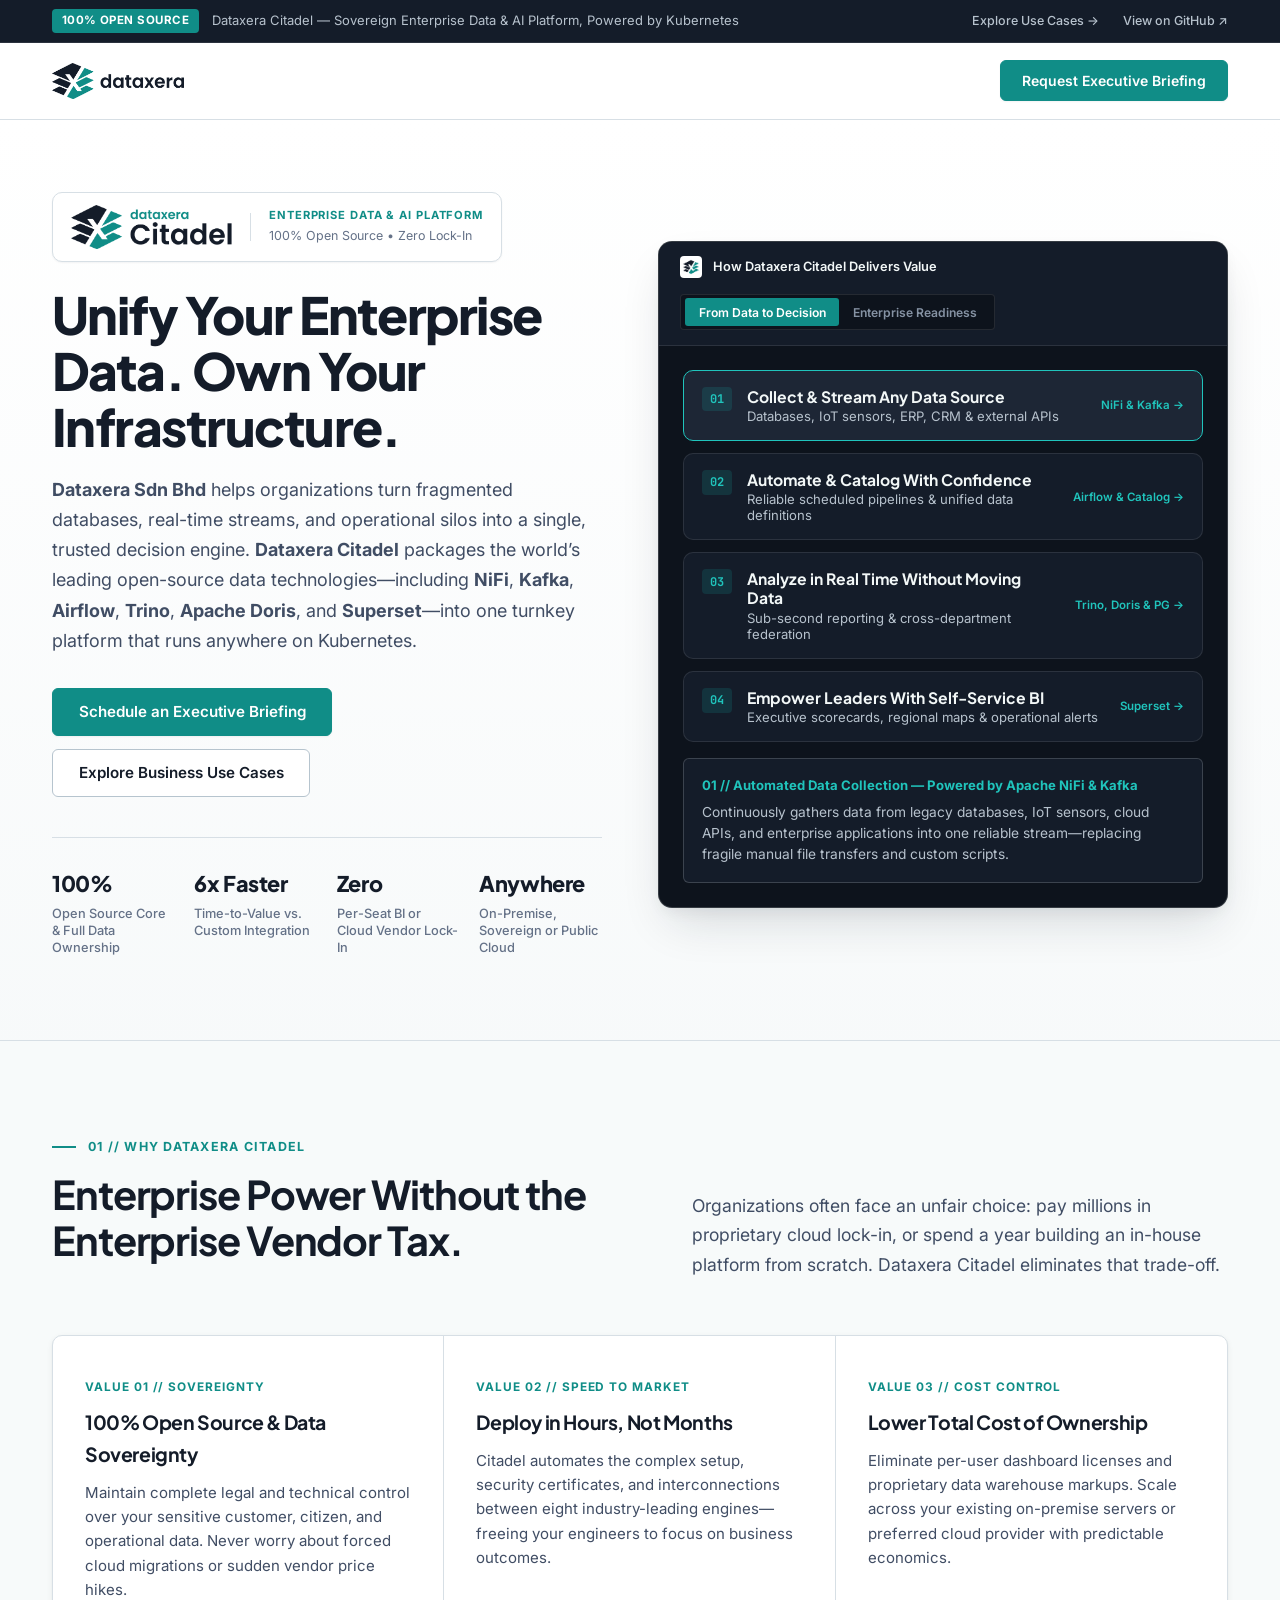
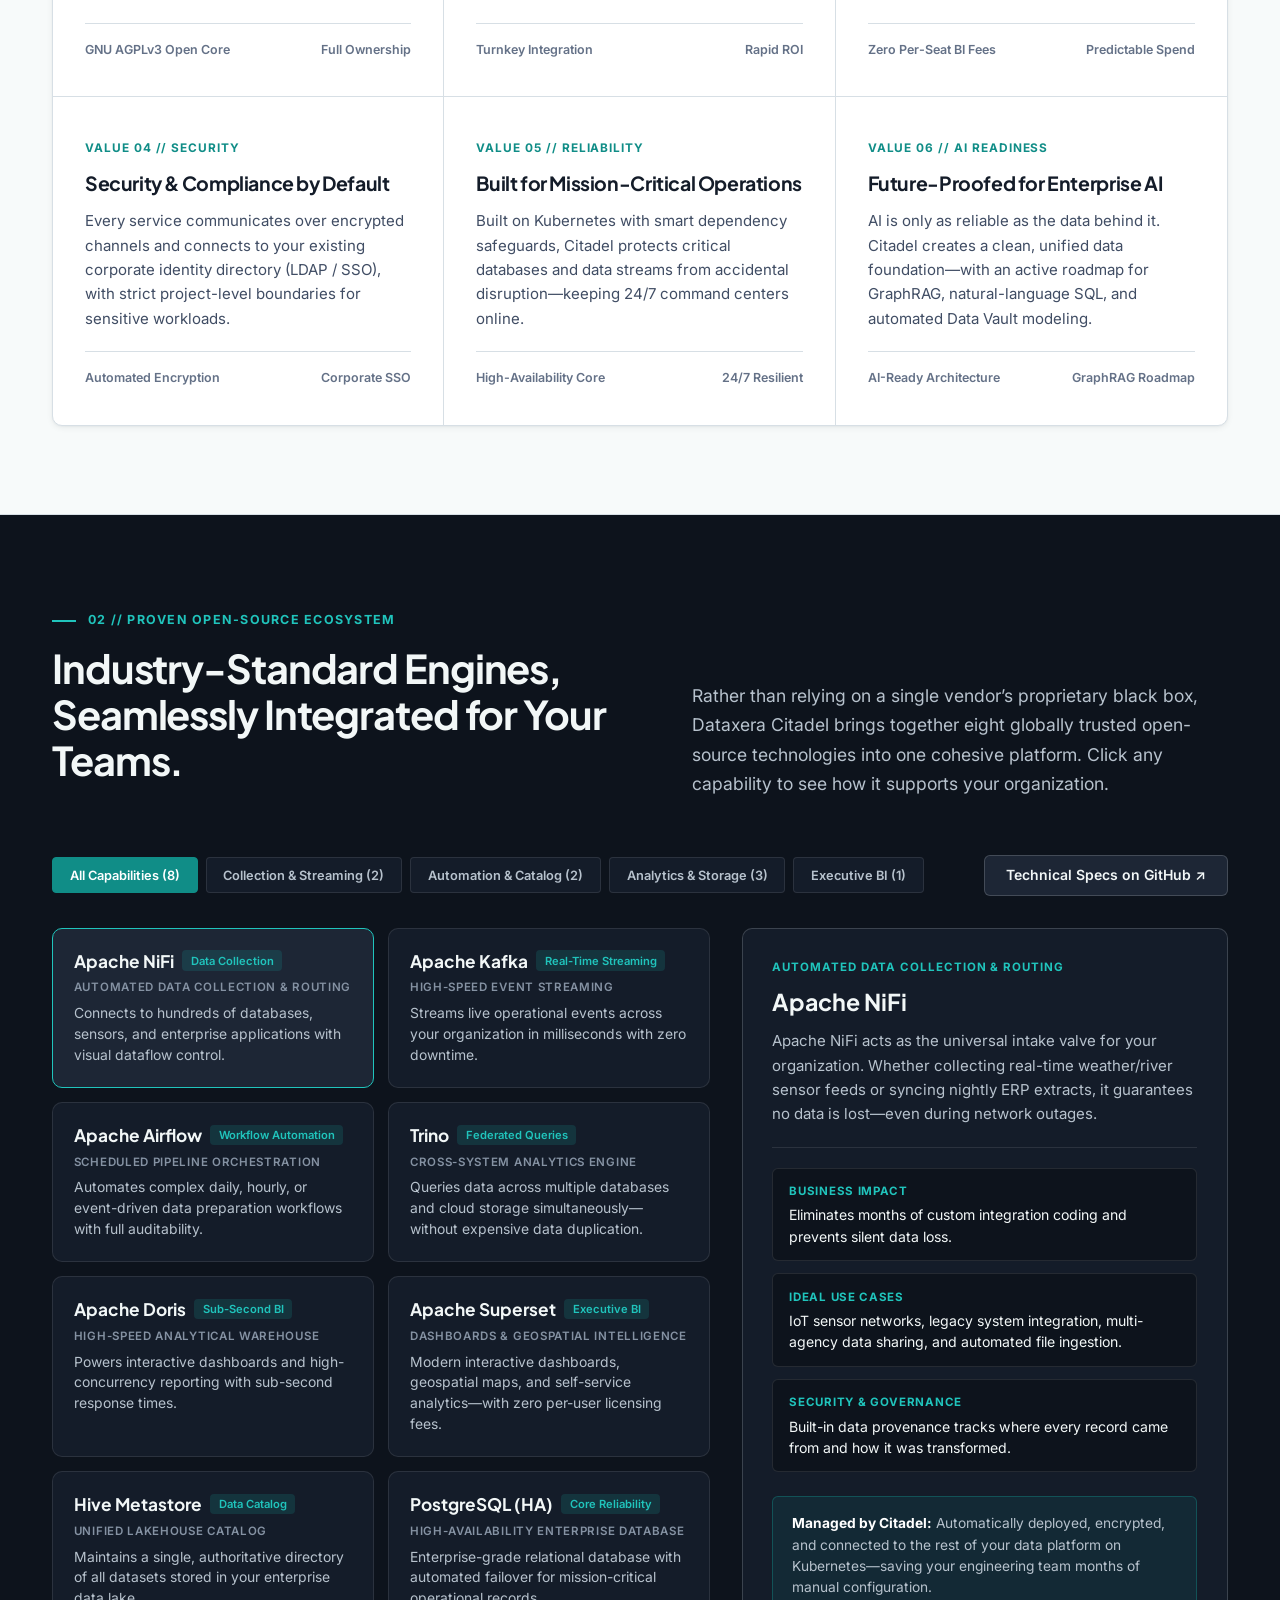
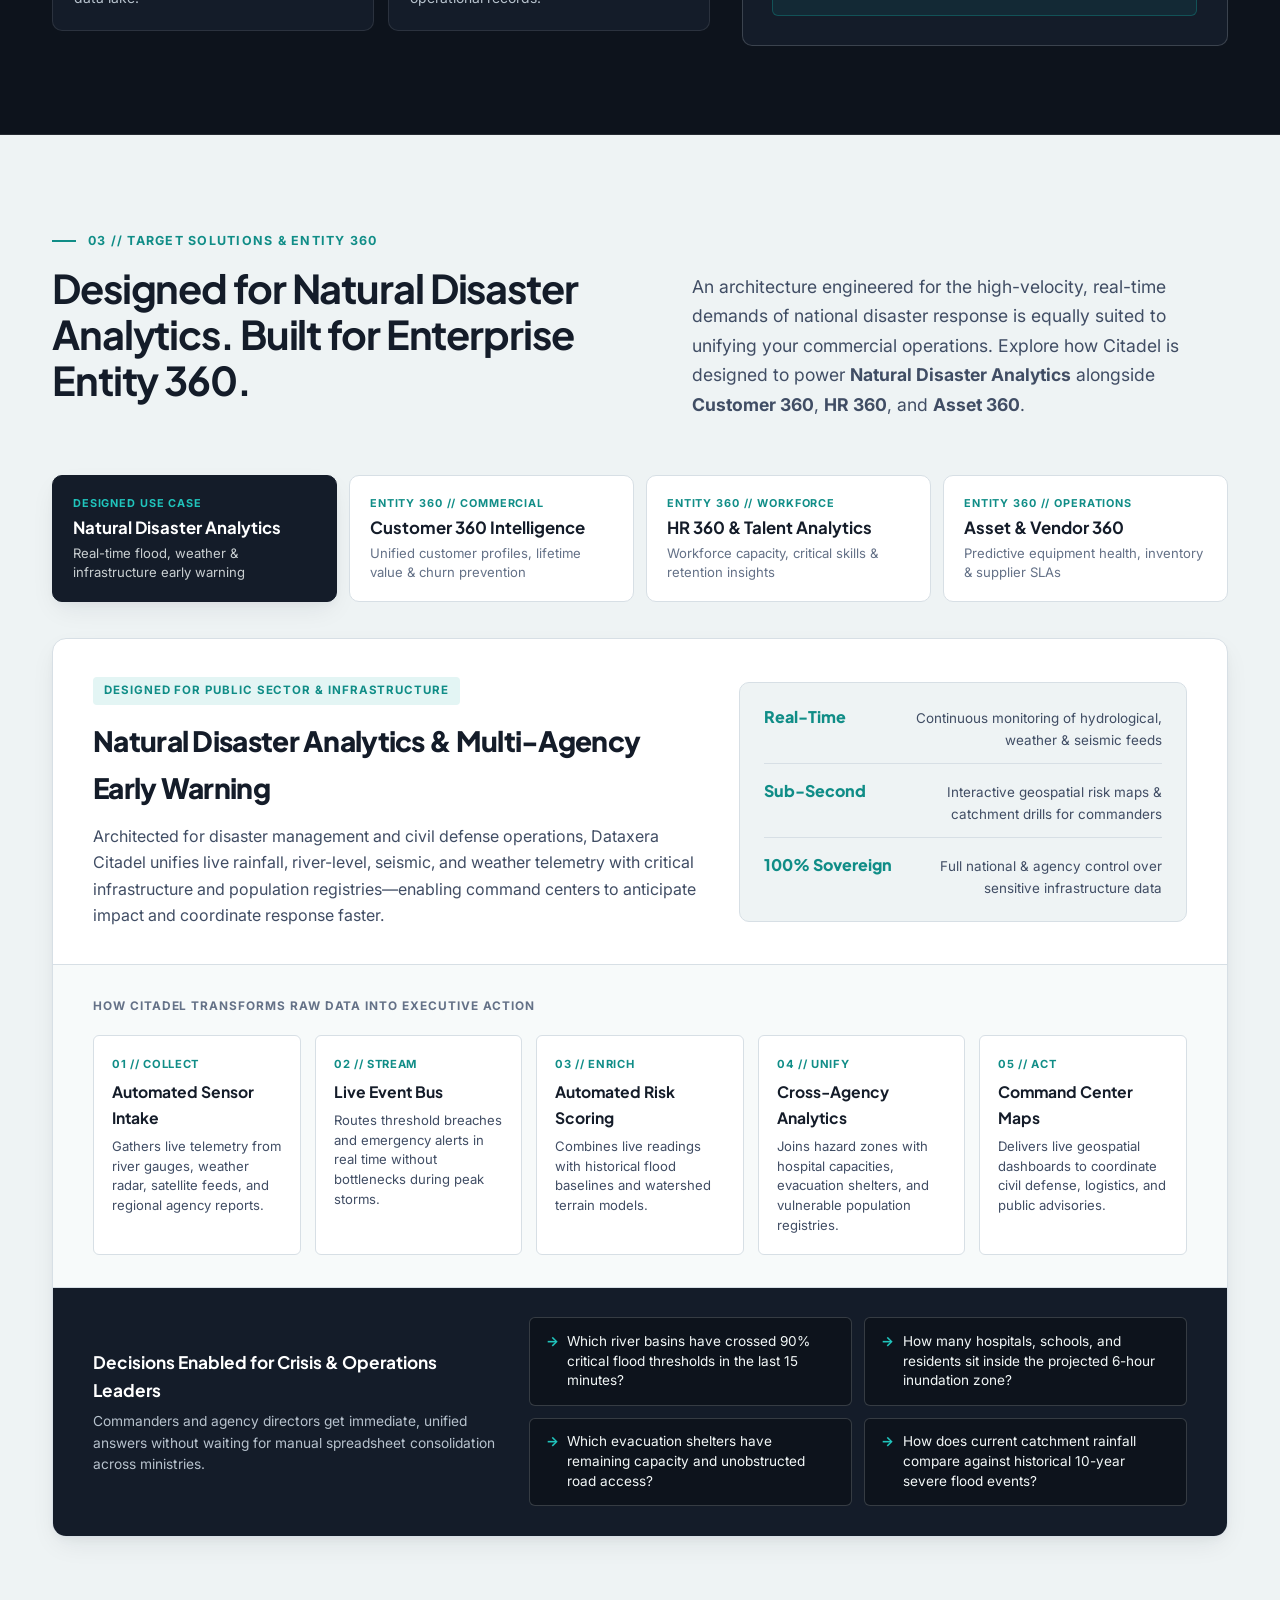
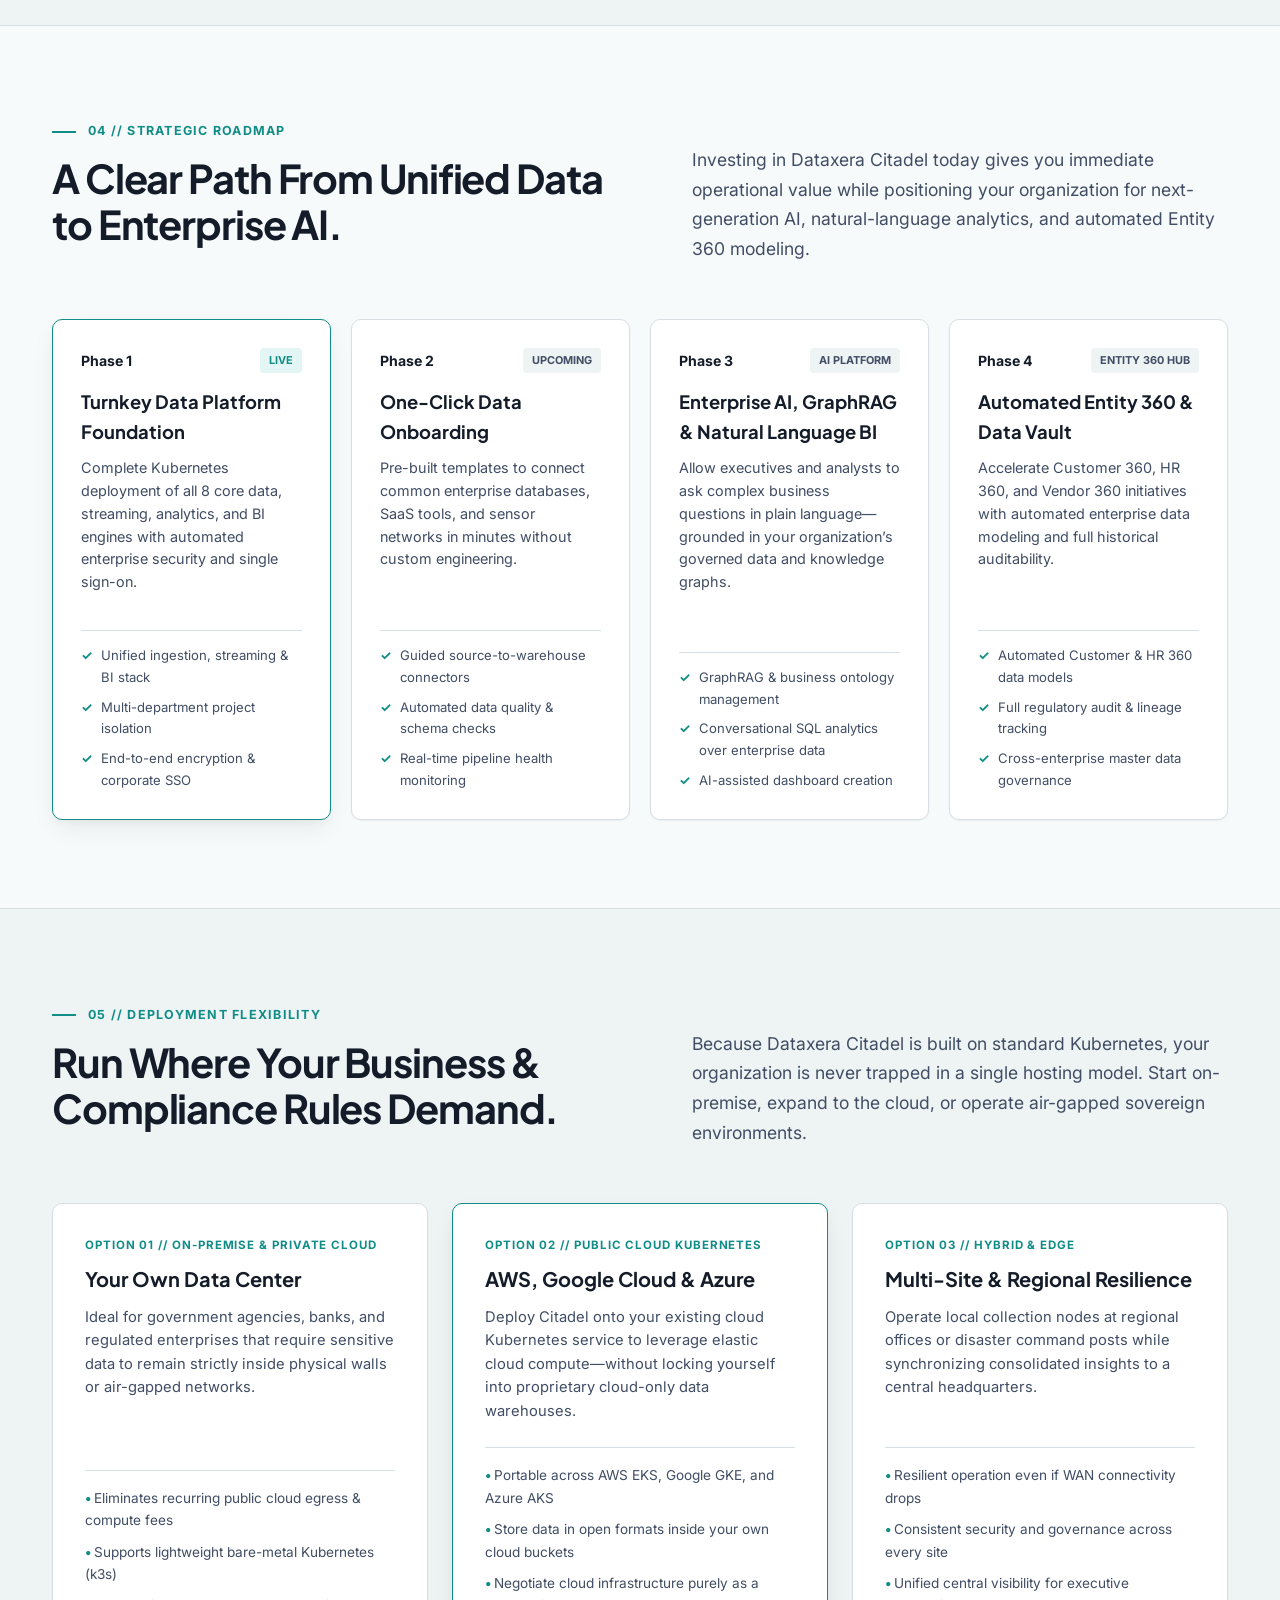
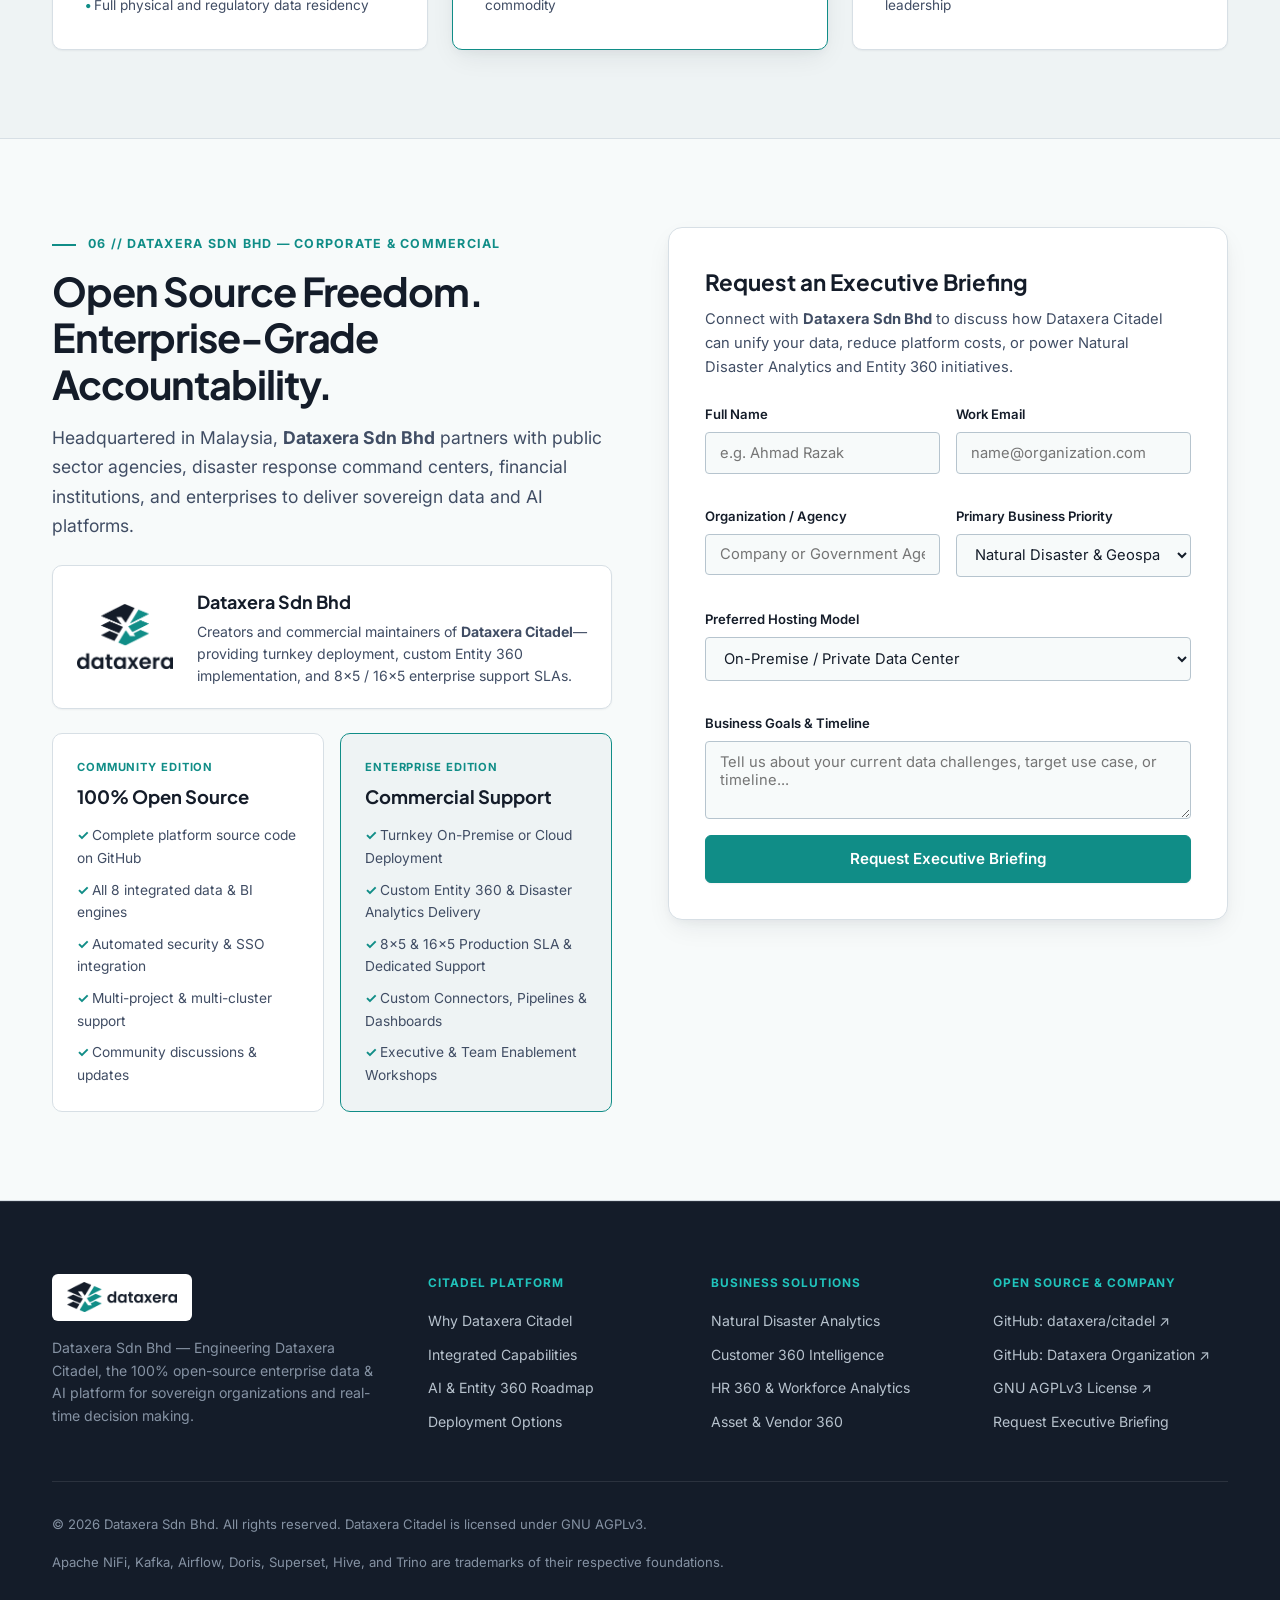
==== commit 7f1e4c18: "refine: restore clean header logo, simplify nav, update disaster copy, roadmap phases, and Enterpris" ====
--- a/index.html
+++ b/index.html
@@ -69,29 +69,12 @@
   <header class="site-header" id="site-header">
     <div class="container nav-inner">
       <a href="#top" class="brand-lockup" id="nav-brand-link" aria-label="Dataxera Sdn Bhd Home">
-        <img src="assets/dataxera-horizontal.png" alt="Dataxera Sdn Bhd" class="brand-horizontal-img" width="132" height="36" />
-        <span class="brand-sdn-bhd-tag">Sdn Bhd</span>
+        <img src="assets/dataxera-horizontal.png" alt="Dataxera" class="brand-horizontal-img" width="132" height="36" />
       </a>
 
-      <nav class="nav-links" id="primary-nav" aria-label="Primary Navigation">
-        <a href="#platform" class="nav-link" id="nav-platform">Why Citadel</a>
-        <a href="#stack" class="nav-link" id="nav-stack">Capabilities</a>
-        <a href="#solutions" class="nav-link" id="nav-solutions">Use Cases &amp; Entity 360</a>
-        <a href="#roadmap" class="nav-link" id="nav-roadmap">Roadmap</a>
-        <a href="#deployment" class="nav-link" id="nav-deployment">Deployment</a>
-        <a href="#company" class="nav-link" id="nav-company">Company</a>
-      </nav>
-
-      <div class="nav-actions">
-        <a href="https://github.com/dataxera/citadel" target="_blank" rel="noopener noreferrer" class="btn btn-secondary" id="header-github-btn">
-          Open Source Repo ↗
-        </a>
+      <div class="nav-actions" style="display: flex;">
         <a href="#company" class="btn btn-primary" id="header-contact-btn">Request Executive Briefing</a>
       </div>
-
-      <button type="button" class="mobile-menu-toggle" id="mobile-menu-toggle" aria-label="Toggle navigation menu" aria-expanded="false">
-        <svg width="22" height="22" viewBox="0 0 24 24" fill="none" stroke="currentColor" stroke-width="2"><path d="M3 12h18M3 6h18M3 18h18"/></svg>
-      </button>
     </div>
   </header>
 
@@ -449,26 +432,26 @@
     </section>
 
     <!-- ======================================================================
-         Section 03 — Proven Solutions: Natural Disaster Analytics & Entity 360
+         Section 03 — Target Solutions: Natural Disaster Analytics & Entity 360
          ====================================================================== -->
     <section class="section-block section-subtle" id="solutions">
       <div class="container">
         <div class="section-header-split">
           <div>
-            <div class="section-kicker">03 // REAL-WORLD SOLUTIONS &amp; ENTITY 360</div>
+            <div class="section-kicker">03 // TARGET SOLUTIONS &amp; ENTITY 360</div>
             <h2 class="section-title">
-              Field-Tested for Natural Disaster Analytics. Built for Enterprise Entity 360.
+              Designed for Natural Disaster Analytics. Built for Enterprise Entity 360.
             </h2>
           </div>
           <p class="section-lead">
-            A platform proven under the extreme real-time demands of national disaster response is more than capable of unifying your commercial operations. Explore how Citadel powers <strong>Natural Disaster Analytics</strong> alongside <strong>Customer 360</strong>, <strong>HR 360</strong>, and <strong>Asset 360</strong>.
+            An architecture engineered for the high-velocity, real-time demands of national disaster response is equally suited to unifying your commercial operations. Explore how Citadel is designed to power <strong>Natural Disaster Analytics</strong> alongside <strong>Customer 360</strong>, <strong>HR 360</strong>, and <strong>Asset 360</strong>.
           </p>
         </div>
 
         <!-- Interactive Solution Switcher Tabs -->
         <div class="solutions-tabs-nav" role="tablist" aria-label="Select business use case">
           <button type="button" class="solution-tab active" data-solution="disaster" id="sol-tab-disaster" role="tab">
-            <span class="solution-tab-badge">FIELD-TESTED SOLUTION</span>
+            <span class="solution-tab-badge">DESIGNED USE CASE</span>
             <span class="solution-tab-title">Natural Disaster Analytics</span>
             <span class="solution-tab-sub">Real-time flood, weather &amp; infrastructure early warning</span>
           </button>
@@ -496,12 +479,12 @@
         <div class="blueprint-panel" aria-live="polite">
           <div class="blueprint-top">
             <div>
-              <span class="blueprint-status-tag" id="bp-tag">FIELD-TESTED WORKLOAD // PUBLIC SECTOR &amp; INFRASTRUCTURE</span>
+              <span class="blueprint-status-tag" id="bp-tag">DESIGNED FOR PUBLIC SECTOR &amp; INFRASTRUCTURE</span>
               <h3 class="blueprint-headline" id="bp-headline">
                 Natural Disaster Analytics &amp; Multi-Agency Early Warning
               </h3>
               <p class="blueprint-narrative" id="bp-narrative">
-                Validated in real-world disaster management deployments, Dataxera Citadel unifies live rainfall, river-level, seismic, and weather telemetry with critical infrastructure and population registries.
+                Architected for disaster management and civil defense operations, Dataxera Citadel unifies live rainfall, river-level, seismic, and weather telemetry with critical infrastructure and population registries—enabling command centers to anticipate impact and coordinate response faster.
               </p>
             </div>
             <div class="blueprint-outcomes" id="bp-outcomes">
@@ -552,7 +535,7 @@
           <article class="roadmap-phase current-phase">
             <div>
               <div class="phase-header">
-                <span class="phase-version">Phase 1 (v0.1 — Available Now)</span>
+                <span class="phase-version">Phase 1</span>
                 <span class="phase-status active">Live</span>
               </div>
               <h3 class="phase-title">Turnkey Data Platform Foundation</h3>
@@ -570,7 +553,7 @@
           <article class="roadmap-phase">
             <div>
               <div class="phase-header">
-                <span class="phase-version">Phase 2 (v0.2)</span>
+                <span class="phase-version">Phase 2</span>
                 <span class="phase-status">Upcoming</span>
               </div>
               <h3 class="phase-title">One-Click Data Onboarding</h3>
@@ -588,7 +571,7 @@
           <article class="roadmap-phase">
             <div>
               <div class="phase-header">
-                <span class="phase-version">Phase 3 (v0.3)</span>
+                <span class="phase-version">Phase 3</span>
                 <span class="phase-status">AI Platform</span>
               </div>
               <h3 class="phase-title">Enterprise AI, GraphRAG &amp; Natural Language BI</h3>
@@ -606,7 +589,7 @@
           <article class="roadmap-phase">
             <div>
               <div class="phase-header">
-                <span class="phase-version">Phase 4 (v0.4)</span>
+                <span class="phase-version">Phase 4</span>
                 <span class="phase-status">Entity 360 Hub</span>
               </div>
               <h3 class="phase-title">Automated Entity 360 &amp; Data Vault</h3>
@@ -686,16 +669,6 @@
               <li>Unified central visibility for executive leadership</li>
             </ul>
           </article>
-        </div>
-
-        <div class="deploy-cta-strip">
-          <div class="deploy-cta-text">
-            <strong>Evaluating with your engineering or IT architecture team?</strong>
-            <p>Full Kubernetes prerequisites, Helm configurations, and quickstart setup scripts are publicly available in our repository.</p>
-          </div>
-          <a href="https://github.com/dataxera/citadel" target="_blank" rel="noopener noreferrer" class="btn btn-secondary" id="deploy-github-link">
-            Share Technical Docs With Your Team ↗
-          </a>
         </div>
       </div>
     </section>
@@ -718,7 +691,7 @@
             <img src="assets/dataxera.png" alt="Dataxera Sdn Bhd Corporate Emblem" class="corporate-stacked-logo" width="96" height="65" />
             <div class="corporate-brand-meta">
               <h3>Dataxera Sdn Bhd</h3>
-              <p>Creators and commercial maintainers of <strong>Dataxera Citadel</strong>—providing turnkey deployment, custom Entity 360 implementation, and 24/7 enterprise support SLAs.</p>
+              <p>Creators and commercial maintainers of <strong>Dataxera Citadel</strong>—providing turnkey deployment, custom Entity 360 implementation, and 8x5 / 16x5 enterprise support SLAs.</p>
             </div>
           </div>
 
@@ -736,12 +709,12 @@
             </div>
 
             <div class="tier-box enterprise-tier">
-              <div class="tier-label">DATAXERA SDN BHD COMMERCIAL</div>
-              <div class="tier-name">Enterprise Partnership</div>
+              <div class="tier-label">ENTERPRISE EDITION</div>
+              <div class="tier-name">Commercial Support</div>
               <ul class="tier-list">
                 <li>Turnkey On-Premise or Cloud Deployment</li>
                 <li>Custom Entity 360 &amp; Disaster Analytics Delivery</li>
-                <li>24/7 Production SLA &amp; Dedicated Support</li>
+                <li>8x5 &amp; 16x5 Production SLA &amp; Dedicated Support</li>
                 <li>Custom Connectors, Pipelines &amp; Dashboards</li>
                 <li>Executive &amp; Team Enablement Workshops</li>
               </ul>
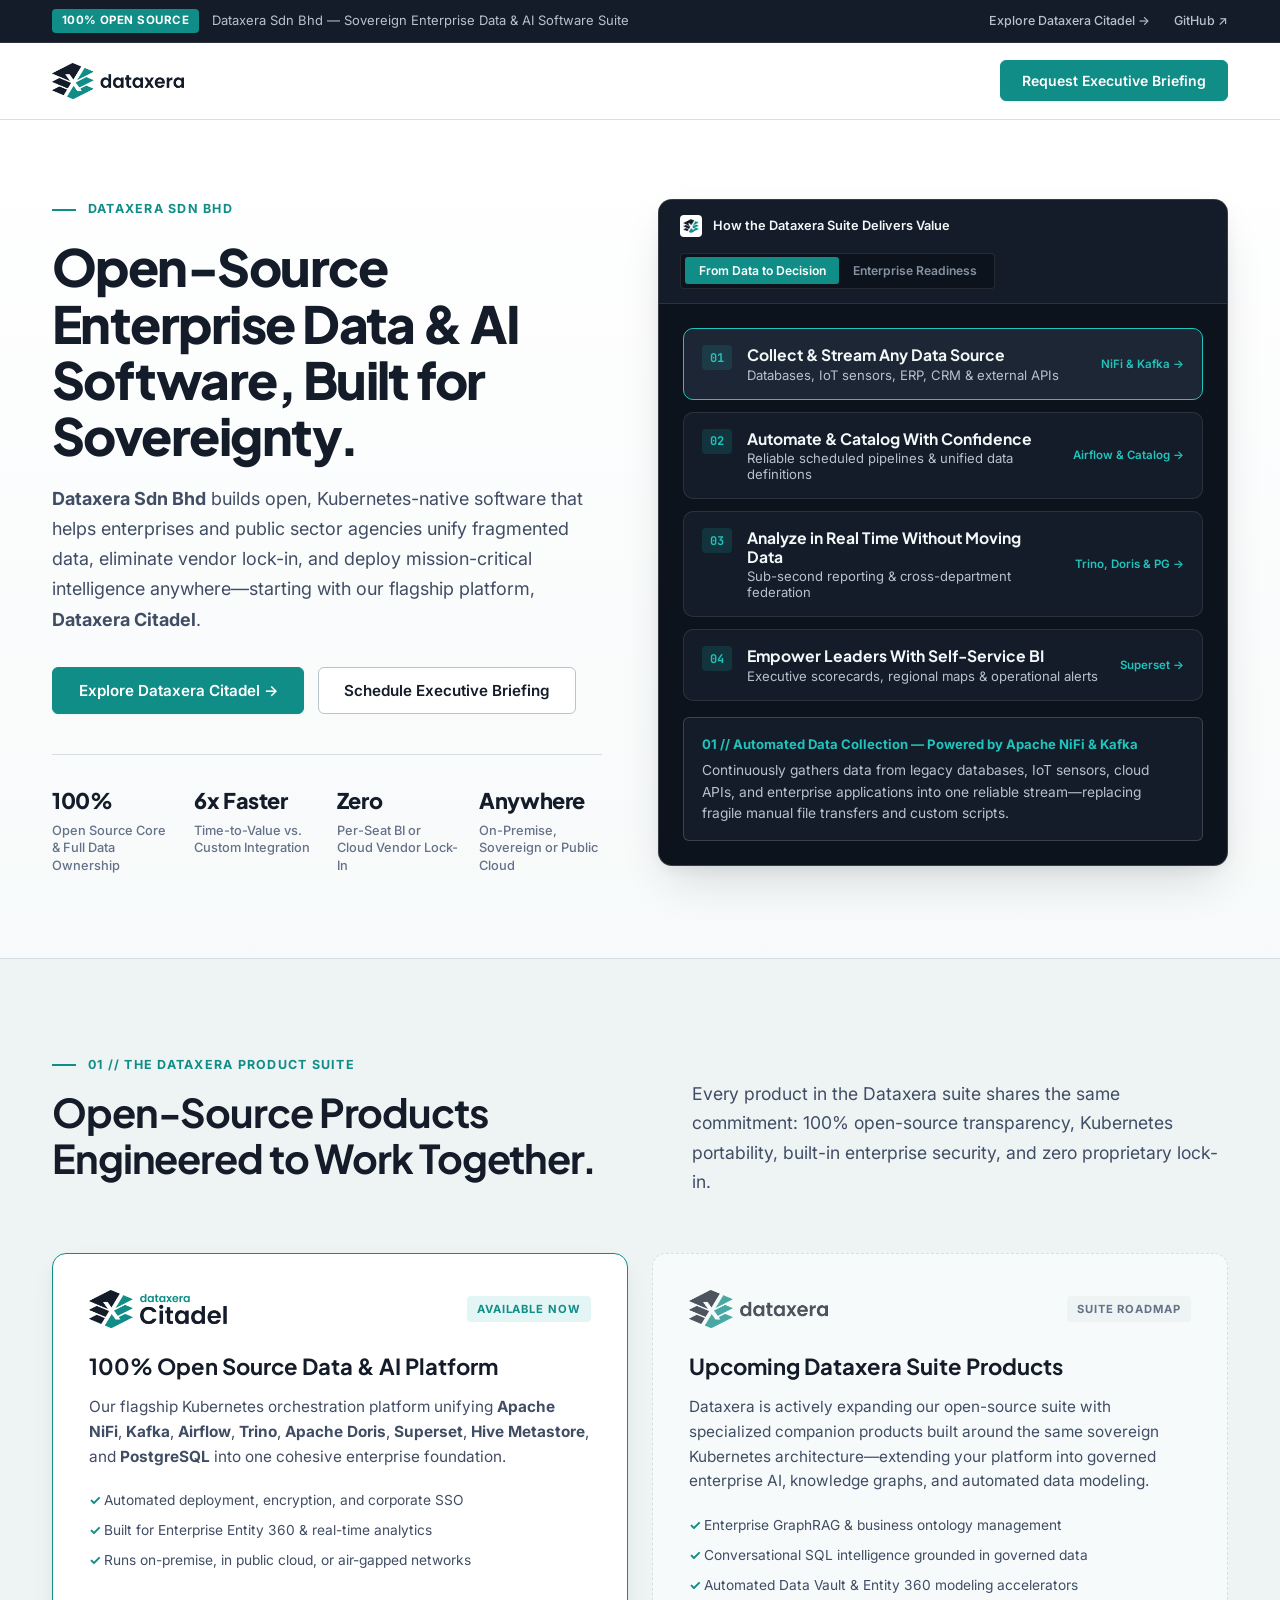
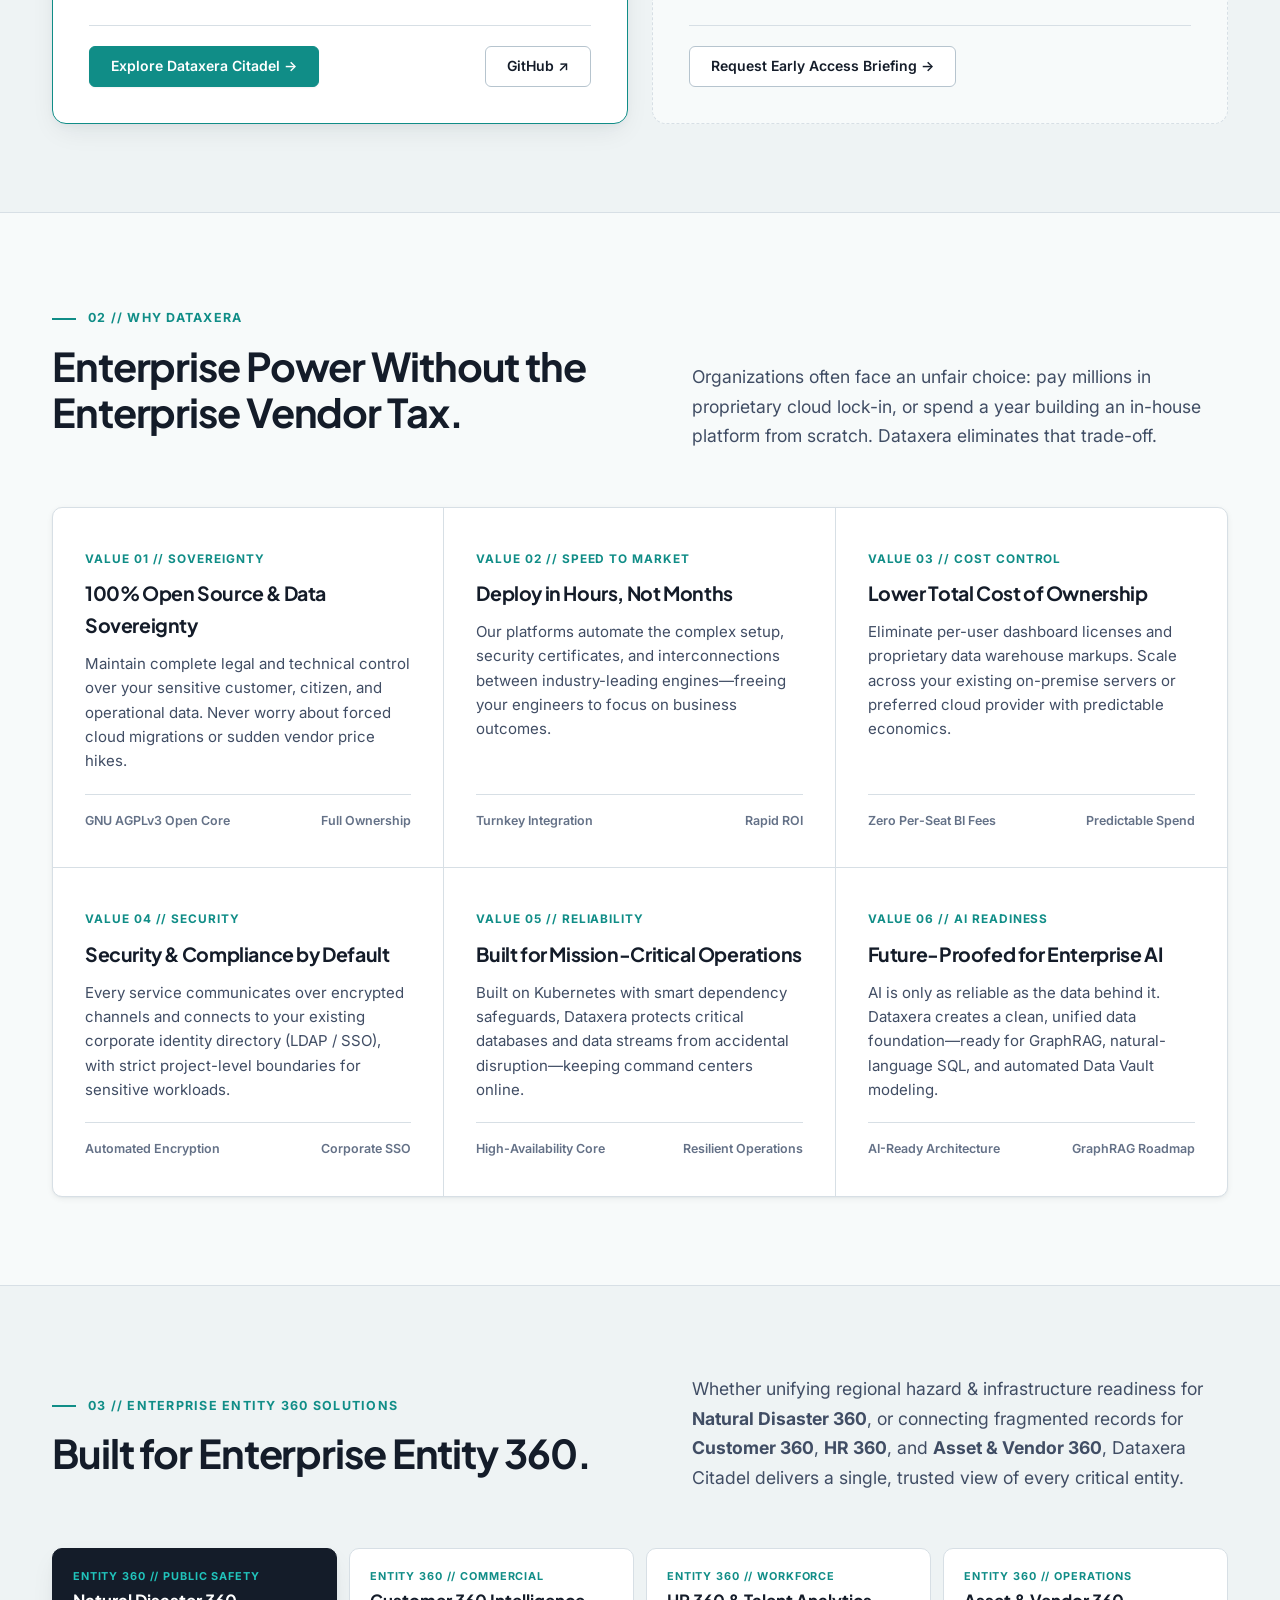
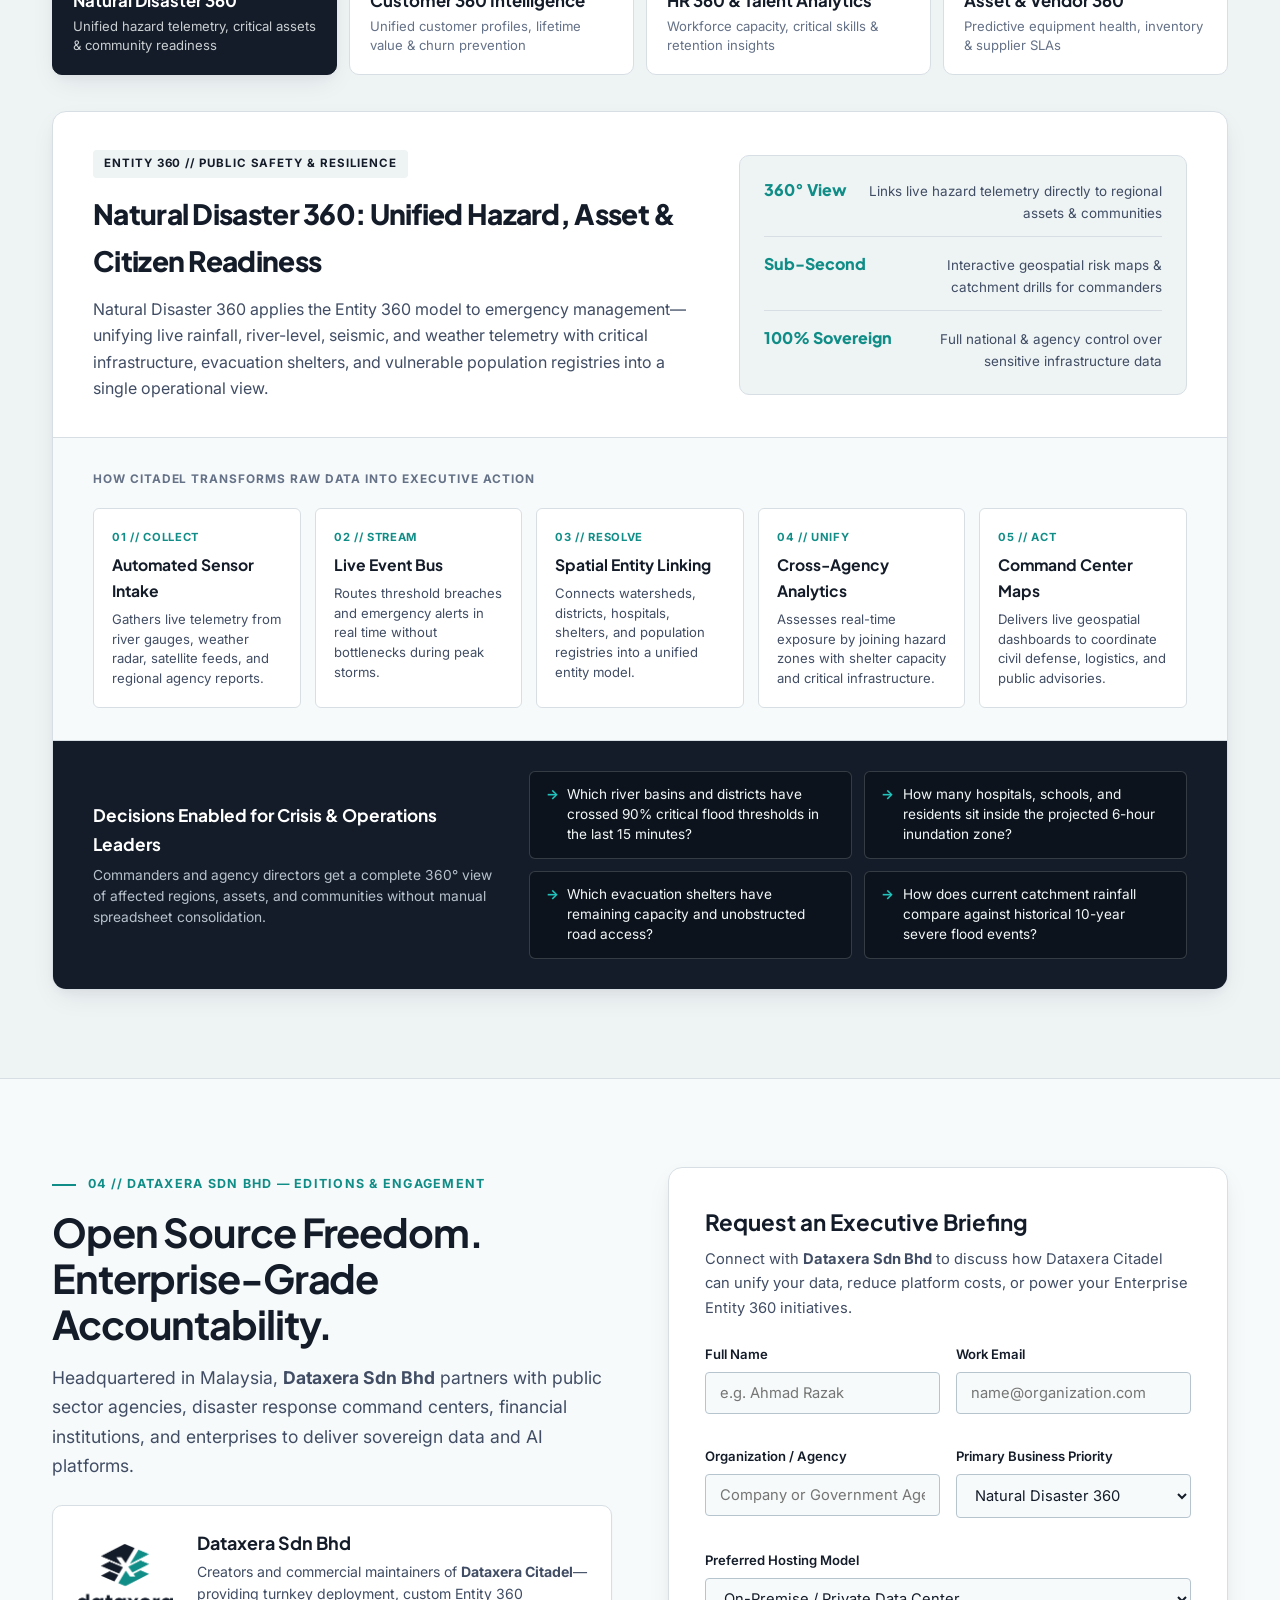
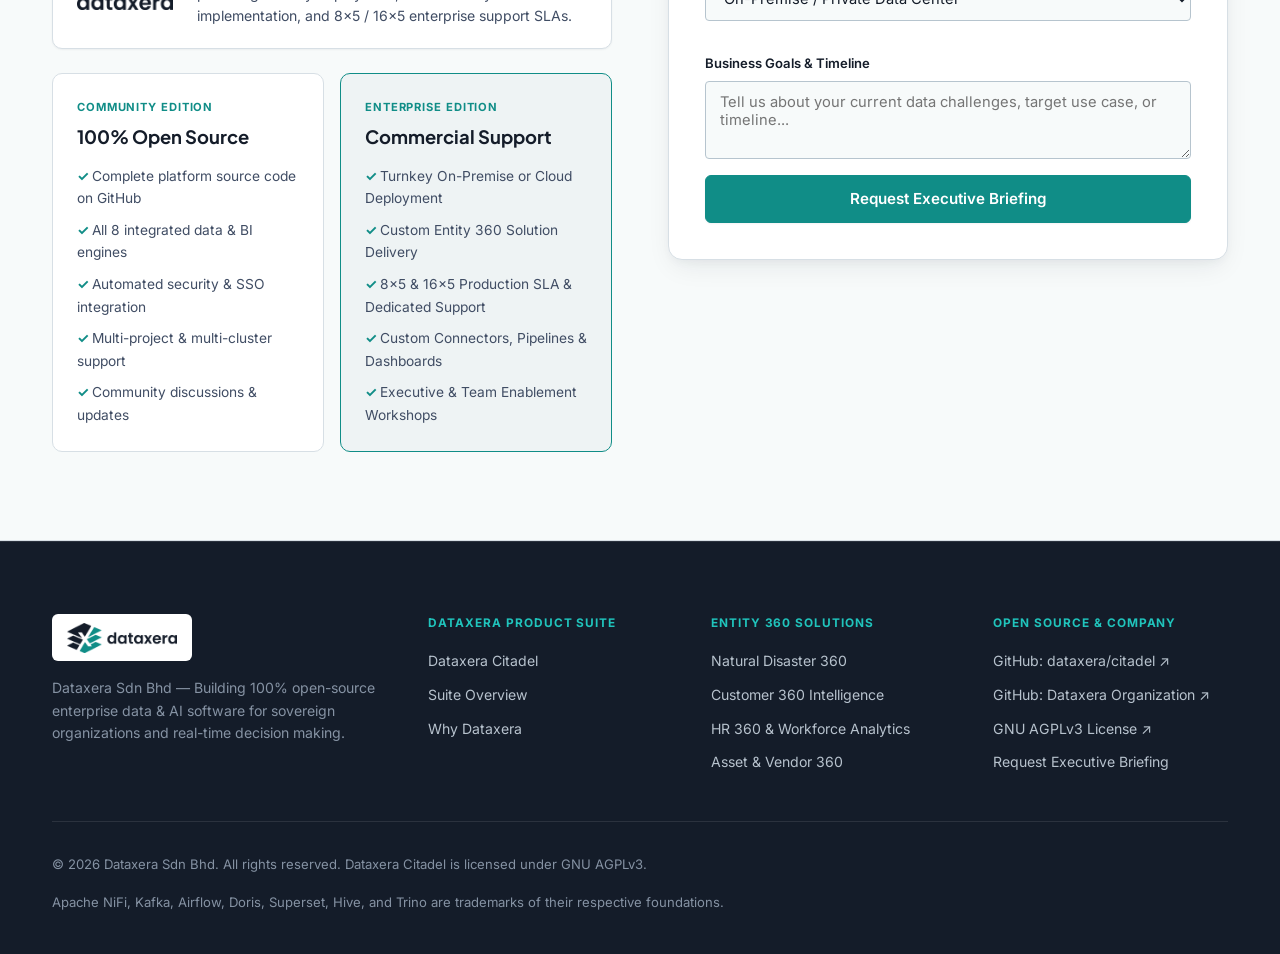
==== commit 564c610f: "feat: restructure site into multi-product corporate hub with dedicated Citadel page and Entity 360 D" ====
--- a/index.html
+++ b/index.html
@@ -3,11 +3,11 @@
 <head>
   <meta charset="UTF-8" />
   <meta name="viewport" content="width=device-width, initial-scale=1.0" />
-  <title>Dataxera Sdn Bhd | Dataxera Citadel — 100% Open Source Enterprise Data Platform</title>
-  <meta name="description" content="Dataxera Sdn Bhd delivers Dataxera Citadel, a 100% open-source enterprise data &amp; AI platform built on Kubernetes—eliminating vendor lock-in for Natural Disaster Analytics, Customer 360, HR 360, and Asset 360." />
-  <meta name="keywords" content="Dataxera Sdn Bhd, Dataxera Citadel, Open Source Data Platform, Enterprise Data Platform, Natural Disaster Analytics, Customer 360, HR 360, Entity 360, Sovereign Data Platform" />
-  <meta property="og:title" content="Dataxera Sdn Bhd — Dataxera Citadel 100% Open Source Data Platform" />
-  <meta property="og:description" content="Unify enterprise data silos, cut cloud lock-in, and power real-time decisions with Dataxera Citadel." />
+  <title>Dataxera Sdn Bhd | 100% Open Source Enterprise Data &amp; AI Software Suite</title>
+  <meta name="description" content="Dataxera Sdn Bhd engineers 100% open-source enterprise data and AI platforms—led by Dataxera Citadel—designed for Enterprise Entity 360, Natural Disaster 360, and sovereign infrastructure." />
+  <meta name="keywords" content="Dataxera Sdn Bhd, Dataxera Citadel, Open Source Data Platform, Enterprise Entity 360, Natural Disaster 360, Customer 360, HR 360, Sovereign Data Platform" />
+  <meta property="og:title" content="Dataxera Sdn Bhd — Open Source Enterprise Data &amp; AI Suite" />
+  <meta property="og:description" content="Unify enterprise data silos, eliminate vendor lock-in, and build sovereign Entity 360 intelligence with Dataxera." />
   <meta property="og:type" content="website" />
   <meta property="og:url" content="https://dataxera.github.io/" />
   <meta property="og:image" content="https://dataxera.github.io/assets/dataxera-citadel.png" />
@@ -20,47 +20,34 @@
 
   <link rel="stylesheet" href="index.css" />
 
-  <!-- Structured Data (Organization & SoftwareApplication) -->
+  <!-- Structured Data (Organization) -->
   <script type="application/ld+json">
   {
     "@context": "https://schema.org",
-    "@graph": [
-      {
-        "@type": "Organization",
-        "name": "Dataxera Sdn Bhd",
-        "url": "https://dataxera.github.io",
-        "logo": "https://dataxera.github.io/assets/dataxera-horizontal.png",
-        "sameAs": [
-          "https://github.com/dataxera",
-          "https://github.com/dataxera/citadel"
-        ],
-        "description": "Enterprise open-source data and AI platform company building Dataxera Citadel."
-      },
-      {
-        "@type": "SoftwareApplication",
-        "name": "Dataxera Citadel",
-        "operatingSystem": "Kubernetes (Linux)",
-        "applicationCategory": "BusinessApplication",
-        "license": "https://www.gnu.org/licenses/agpl-3.0.html",
-        "softwareVersion": "0.1.3",
-        "url": "https://github.com/dataxera/citadel"
-      }
-    ]
+    "@type": "Organization",
+    "name": "Dataxera Sdn Bhd",
+    "url": "https://dataxera.github.io",
+    "logo": "https://dataxera.github.io/assets/dataxera-horizontal.png",
+    "sameAs": [
+      "https://github.com/dataxera",
+      "https://github.com/dataxera/citadel"
+    ],
+    "description": "Enterprise open-source data and AI software company building Dataxera Citadel and sovereign Entity 360 solutions."
   }
   </script>
 </head>
 <body>
 
   <!-- Top Corporate Announcement Bar -->
-  <div class="utility-bar" role="region" aria-label="Platform release status">
+  <div class="utility-bar" role="region" aria-label="Company and product suite announcement">
     <div class="container utility-bar-inner">
       <div class="utility-bar-left">
         <span class="release-tag">100% Open Source</span>
-        <span>Dataxera Citadel — Sovereign Enterprise Data &amp; AI Platform, Powered by Kubernetes</span>
+        <span>Dataxera Sdn Bhd — Sovereign Enterprise Data &amp; AI Software Suite</span>
       </div>
       <div class="utility-bar-right">
-        <a href="#solutions" id="util-solutions-link">Explore Use Cases →</a>
-        <a href="https://github.com/dataxera/citadel" target="_blank" rel="noopener noreferrer" id="util-github-link">View on GitHub ↗</a>
+        <a href="products/citadel/index.html" id="util-citadel-link">Explore Dataxera Citadel →</a>
+        <a href="https://github.com/dataxera" target="_blank" rel="noopener noreferrer" id="util-github-link">GitHub ↗</a>
       </div>
     </div>
   </div>
@@ -80,34 +67,27 @@
 
   <main id="top">
     <!-- ======================================================================
-         Hero Section — Business Value Proposition + Interactive Outcome Stage
+         Hero Section — Dataxera Sdn Bhd Corporate Value Proposition
          ====================================================================== -->
     <section class="hero-section">
       <div class="container hero-layout">
         <div class="hero-copy">
-          <div class="hero-product-lockup">
-            <img src="assets/dataxera-citadel.png" alt="Dataxera Citadel Product Logo" class="hero-citadel-logo" width="169" height="44" />
-            <div class="hero-lockup-divider" aria-hidden="true"></div>
-            <div class="hero-lockup-meta">
-              <span class="hero-lockup-kicker">Enterprise Data &amp; AI Platform</span>
-              <span class="hero-lockup-sub">100% Open Source • Zero Lock-In</span>
-            </div>
-          </div>
+          <div class="section-kicker" style="margin-bottom: 1.15rem;">DATAXERA SDN BHD</div>
 
           <h1 class="hero-title">
-            Unify Your Enterprise Data. Own Your Infrastructure.
+            Open-Source Enterprise Data &amp; AI Software, Built for Sovereignty.
           </h1>
 
           <p class="hero-description">
-            <strong>Dataxera Sdn Bhd</strong> helps organizations turn fragmented databases, real-time streams, and operational silos into a single, trusted decision engine. <strong>Dataxera Citadel</strong> packages the world’s leading open-source data technologies—including <strong>NiFi</strong>, <strong>Kafka</strong>, <strong>Airflow</strong>, <strong>Trino</strong>, <strong>Apache Doris</strong>, and <strong>Superset</strong>—into one turnkey platform that runs anywhere on Kubernetes.
+            <strong>Dataxera Sdn Bhd</strong> builds open, Kubernetes-native software that helps enterprises and public sector agencies unify fragmented data, eliminate vendor lock-in, and deploy mission-critical intelligence anywhere—starting with our flagship platform, <strong>Dataxera Citadel</strong>.
           </p>
 
           <div class="hero-cta-group">
-            <a href="#company" class="btn btn-primary btn-lg" id="hero-briefing-cta">
-              Schedule an Executive Briefing
+            <a href="products/citadel/index.html" class="btn btn-primary btn-lg" id="hero-citadel-cta">
+              Explore Dataxera Citadel →
             </a>
-            <a href="#solutions" class="btn btn-secondary btn-lg" id="hero-solutions-cta">
-              Explore Business Use Cases
+            <a href="#company" class="btn btn-secondary btn-lg" id="hero-briefing-cta">
+              Schedule Executive Briefing
             </a>
           </div>
 
@@ -132,11 +112,11 @@
         </div>
 
         <!-- Interactive Executive Value Stage -->
-        <div class="hero-stage" aria-label="Interactive Dataxera Citadel Business Value Overview">
+        <div class="hero-stage" aria-label="Interactive Dataxera Suite Value Overview">
           <div class="stage-toolbar">
             <div class="stage-context">
               <img src="assets/dataxera-icon.png" alt="" class="stage-context-icon" width="22" height="22" />
-              <span>How Dataxera Citadel Delivers Value</span>
+              <span>How the Dataxera Suite Delivers Value</span>
             </div>
             <div class="stage-mode-tabs" role="tablist">
               <button type="button" class="stage-tab-btn active" id="stage-tab-topology" data-stage-mode="topology" role="tab">
@@ -248,7 +228,7 @@
               <div class="stage-insight-box">
                 <div class="insight-box-title">Designed for CIOs, Data Leaders, and Public Sector Agencies</div>
                 <p class="insight-box-desc">
-                  Instead of spending 6–12 months stitching together separate open-source tools, Dataxera Citadel gives your teams a production-ready, unified foundation from day one.
+                  Instead of spending 6–12 months stitching together separate open-source tools, the Dataxera suite gives your teams a production-ready, unified foundation from day one.
                 </p>
               </div>
             </div>
@@ -258,19 +238,93 @@
     </section>
 
     <!-- ======================================================================
-         Section 01 — Strategic Business Value Pillars
+         Section 01 — Dataxera Product Suite (Extensible Multi-Product Hub)
+         ====================================================================== -->
+    <section class="section-block section-subtle" id="products">
+      <div class="container">
+        <div class="section-header-split">
+          <div>
+            <div class="section-kicker">01 // THE DATAXERA PRODUCT SUITE</div>
+            <h2 class="section-title">
+              Open-Source Products Engineered to Work Together.
+            </h2>
+          </div>
+          <p class="section-lead">
+            Every product in the Dataxera suite shares the same commitment: 100% open-source transparency, Kubernetes portability, built-in enterprise security, and zero proprietary lock-in.
+          </p>
+        </div>
+
+        <div class="suite-grid">
+          <!-- Flagship Product: Dataxera Citadel -->
+          <article class="product-suite-card featured-product">
+            <div>
+              <div class="product-card-top">
+                <img src="assets/dataxera-citadel.png" alt="Dataxera Citadel" class="product-card-logo" width="140" height="38" />
+                <span class="product-status-pill">Available Now</span>
+              </div>
+              <h3 class="product-card-title">100% Open Source Data &amp; AI Platform</h3>
+              <p class="product-card-desc">
+                Our flagship Kubernetes orchestration platform unifying <strong>Apache NiFi</strong>, <strong>Kafka</strong>, <strong>Airflow</strong>, <strong>Trino</strong>, <strong>Apache Doris</strong>, <strong>Superset</strong>, <strong>Hive Metastore</strong>, and <strong>PostgreSQL</strong> into one cohesive enterprise foundation.
+              </p>
+              <ul class="product-card-highlights">
+                <li>Automated deployment, encryption, and corporate SSO</li>
+                <li>Built for Enterprise Entity 360 &amp; real-time analytics</li>
+                <li>Runs on-premise, in public cloud, or air-gapped networks</li>
+              </ul>
+            </div>
+
+            <div class="product-card-footer">
+              <a href="products/citadel/index.html" class="btn btn-primary" id="suite-citadel-btn">
+                Explore Dataxera Citadel →
+              </a>
+              <a href="https://github.com/dataxera/citadel" target="_blank" rel="noopener noreferrer" class="btn btn-secondary" id="suite-citadel-gh">
+                GitHub ↗
+              </a>
+            </div>
+          </article>
+
+          <!-- Suite Expansion Slot -->
+          <article class="product-suite-card upcoming-product">
+            <div>
+              <div class="product-card-top">
+                <img src="assets/dataxera-horizontal.png" alt="Dataxera Suite" class="product-card-logo" width="110" height="30" style="opacity: 0.75;" />
+                <span class="product-status-pill planned">Suite Roadmap</span>
+              </div>
+              <h3 class="product-card-title">Upcoming Dataxera Suite Products</h3>
+              <p class="product-card-desc">
+                Dataxera is actively expanding our open-source suite with specialized companion products built around the same sovereign Kubernetes architecture—extending your platform into governed enterprise AI, knowledge graphs, and automated data modeling.
+              </p>
+              <ul class="product-card-highlights">
+                <li>Enterprise GraphRAG &amp; business ontology management</li>
+                <li>Conversational SQL intelligence grounded in governed data</li>
+                <li>Automated Data Vault &amp; Entity 360 modeling accelerators</li>
+              </ul>
+            </div>
+
+            <div class="product-card-footer">
+              <a href="#company" class="btn btn-secondary" id="suite-roadmap-briefing">
+                Request Early Access Briefing →
+              </a>
+            </div>
+          </article>
+        </div>
+      </div>
+    </section>
+
+    <!-- ======================================================================
+         Section 02 — Why Organizations Choose Dataxera
          ====================================================================== -->
     <section class="section-block" id="platform">
       <div class="container">
         <div class="section-header-split">
           <div>
-            <div class="section-kicker">01 // WHY DATAXERA CITADEL</div>
+            <div class="section-kicker">02 // WHY DATAXERA</div>
             <h2 class="section-title">
               Enterprise Power Without the Enterprise Vendor Tax.
             </h2>
           </div>
           <p class="section-lead">
-            Organizations often face an unfair choice: pay millions in proprietary cloud lock-in, or spend a year building an in-house platform from scratch. Dataxera Citadel eliminates that trade-off.
+            Organizations often face an unfair choice: pay millions in proprietary cloud lock-in, or spend a year building an in-house platform from scratch. Dataxera eliminates that trade-off.
           </p>
         </div>
 
@@ -294,7 +348,7 @@
               <span class="pillar-index">VALUE 02 // SPEED TO MARKET</span>
               <h3 class="pillar-title">Deploy in Hours, Not Months</h3>
               <p class="pillar-body">
-                Citadel automates the complex setup, security certificates, and interconnections between eight industry-leading engines—freeing your engineers to focus on business outcomes.
+                Our platforms automate the complex setup, security certificates, and interconnections between industry-leading engines—freeing your engineers to focus on business outcomes.
               </p>
             </div>
             <div class="pillar-spec-foot">
@@ -336,12 +390,12 @@
               <span class="pillar-index">VALUE 05 // RELIABILITY</span>
               <h3 class="pillar-title">Built for Mission-Critical Operations</h3>
               <p class="pillar-body">
-                Built on Kubernetes with smart dependency safeguards, Citadel protects critical databases and data streams from accidental disruption—keeping 24/7 command centers online.
+                Built on Kubernetes with smart dependency safeguards, Dataxera protects critical databases and data streams from accidental disruption—keeping command centers online.
               </p>
             </div>
             <div class="pillar-spec-foot">
               <span>High-Availability Core</span>
-              <span>24/7 Resilient</span>
+              <span>Resilient Operations</span>
             </div>
           </article>
 
@@ -350,7 +404,7 @@
               <span class="pillar-index">VALUE 06 // AI READINESS</span>
               <h3 class="pillar-title">Future-Proofed for Enterprise AI</h3>
               <p class="pillar-body">
-                AI is only as reliable as the data behind it. Citadel creates a clean, unified data foundation—with an active roadmap for GraphRAG, natural-language SQL, and automated Data Vault modeling.
+                AI is only as reliable as the data behind it. Dataxera creates a clean, unified data foundation—ready for GraphRAG, natural-language SQL, and automated Data Vault modeling.
               </p>
             </div>
             <div class="pillar-spec-foot">
@@ -363,97 +417,28 @@
     </section>
 
     <!-- ======================================================================
-         Section 02 — Proven Open-Source Ecosystem (Business Capability View)
-         ====================================================================== -->
-    <section class="section-block section-dark" id="stack">
-      <div class="container">
-        <div class="section-header-split">
-          <div>
-            <div class="section-kicker">02 // PROVEN OPEN-SOURCE ECOSYSTEM</div>
-            <h2 class="section-title">
-              Industry-Standard Engines, Seamlessly Integrated for Your Teams.
-            </h2>
-          </div>
-          <p class="section-lead">
-            Rather than relying on a single vendor’s proprietary black box, Dataxera Citadel brings together eight globally trusted open-source technologies into one cohesive platform. Click any capability to see how it supports your organization.
-          </p>
-        </div>
-
-        <div class="stack-filter-bar">
-          <div class="filter-buttons" role="group" aria-label="Filter platform capabilities">
-            <button type="button" class="filter-btn active" data-filter="all" id="filter-all">All Capabilities (8)</button>
-            <button type="button" class="filter-btn" data-filter="ingestion" id="filter-ingestion">Collection &amp; Streaming (2)</button>
-            <button type="button" class="filter-btn" data-filter="orchestration" id="filter-orchestration">Automation &amp; Catalog (2)</button>
-            <button type="button" class="filter-btn" data-filter="compute" id="filter-compute">Analytics &amp; Storage (3)</button>
-            <button type="button" class="filter-btn" data-filter="bi" id="filter-bi">Executive BI (1)</button>
-          </div>
-          <a href="https://github.com/dataxera/citadel" target="_blank" rel="noopener noreferrer" class="btn btn-dark-surface" id="view-stack-yaml-btn">
-            Technical Specs on GitHub ↗
-          </a>
-        </div>
-
-        <div class="stack-workspace">
-          <!-- Left: Business Capability Cards -->
-          <div class="stack-catalog-grid" id="stack-catalog-grid" aria-label="Integrated open-source platform capabilities">
-            <!-- Populated dynamically by app.js -->
-          </div>
-
-          <!-- Right: Executive Capability Brief -->
-          <aside class="stack-dossier" aria-live="polite">
-            <div class="dossier-header">
-              <div class="dossier-kicker" id="dossier-category">Automated Data Collection &amp; Routing</div>
-              <h3 class="dossier-title" id="dossier-title">Apache NiFi</h3>
-              <p class="dossier-desc" id="dossier-desc">
-                Apache NiFi acts as the universal intake valve for your organization.
-              </p>
-            </div>
-
-            <div class="dossier-benefits-list">
-              <div class="dossier-benefit-item">
-                <div class="benefit-label">Business Impact</div>
-                <div class="benefit-text" id="dossier-value">Eliminates months of custom integration coding and prevents silent data loss.</div>
-              </div>
-              <div class="dossier-benefit-item">
-                <div class="benefit-label">Ideal Use Cases</div>
-                <div class="benefit-text" id="dossier-ideal">IoT sensor networks, legacy system integration, multi-agency data sharing.</div>
-              </div>
-              <div class="dossier-benefit-item">
-                <div class="benefit-label">Security &amp; Governance</div>
-                <div class="benefit-text" id="dossier-governance">Built-in data provenance tracks where every record came from and how it was transformed.</div>
-              </div>
-            </div>
-
-            <div class="dossier-enterprise-note">
-              <strong>Managed by Citadel:</strong> Automatically deployed, encrypted, and connected to the rest of your data platform on Kubernetes—saving your engineering team months of manual configuration.
-            </div>
-          </aside>
-        </div>
-      </div>
-    </section>
-
-    <!-- ======================================================================
-         Section 03 — Target Solutions: Natural Disaster Analytics & Entity 360
+         Section 03 — Built for Enterprise Entity 360
          ====================================================================== -->
     <section class="section-block section-subtle" id="solutions">
       <div class="container">
         <div class="section-header-split">
           <div>
-            <div class="section-kicker">03 // TARGET SOLUTIONS &amp; ENTITY 360</div>
+            <div class="section-kicker">03 // ENTERPRISE ENTITY 360 SOLUTIONS</div>
             <h2 class="section-title">
-              Designed for Natural Disaster Analytics. Built for Enterprise Entity 360.
+              Built for Enterprise Entity 360.
             </h2>
           </div>
           <p class="section-lead">
-            An architecture engineered for the high-velocity, real-time demands of national disaster response is equally suited to unifying your commercial operations. Explore how Citadel is designed to power <strong>Natural Disaster Analytics</strong> alongside <strong>Customer 360</strong>, <strong>HR 360</strong>, and <strong>Asset 360</strong>.
+            Whether unifying regional hazard &amp; infrastructure readiness for <strong>Natural Disaster 360</strong>, or connecting fragmented records for <strong>Customer 360</strong>, <strong>HR 360</strong>, and <strong>Asset &amp; Vendor 360</strong>, Dataxera Citadel delivers a single, trusted view of every critical entity.
           </p>
         </div>
 
         <!-- Interactive Solution Switcher Tabs -->
-        <div class="solutions-tabs-nav" role="tablist" aria-label="Select business use case">
+        <div class="solutions-tabs-nav" role="tablist" aria-label="Select Entity 360 use case">
           <button type="button" class="solution-tab active" data-solution="disaster" id="sol-tab-disaster" role="tab">
-            <span class="solution-tab-badge">DESIGNED USE CASE</span>
-            <span class="solution-tab-title">Natural Disaster Analytics</span>
-            <span class="solution-tab-sub">Real-time flood, weather &amp; infrastructure early warning</span>
+            <span class="solution-tab-badge">ENTITY 360 // PUBLIC SAFETY</span>
+            <span class="solution-tab-title">Natural Disaster 360</span>
+            <span class="solution-tab-sub">Unified hazard telemetry, critical assets &amp; community readiness</span>
           </button>
 
           <button type="button" class="solution-tab" data-solution="customer360" id="sol-tab-customer360" role="tab">
@@ -479,12 +464,12 @@
         <div class="blueprint-panel" aria-live="polite">
           <div class="blueprint-top">
             <div>
-              <span class="blueprint-status-tag" id="bp-tag">DESIGNED FOR PUBLIC SECTOR &amp; INFRASTRUCTURE</span>
+              <span class="blueprint-status-tag entity-tag" id="bp-tag">ENTITY 360 // PUBLIC SAFETY &amp; RESILIENCE</span>
               <h3 class="blueprint-headline" id="bp-headline">
-                Natural Disaster Analytics &amp; Multi-Agency Early Warning
+                Natural Disaster 360: Unified Hazard, Asset &amp; Citizen Readiness
               </h3>
               <p class="blueprint-narrative" id="bp-narrative">
-                Architected for disaster management and civil defense operations, Dataxera Citadel unifies live rainfall, river-level, seismic, and weather telemetry with critical infrastructure and population registries—enabling command centers to anticipate impact and coordinate response faster.
+                Natural Disaster 360 applies the Entity 360 model to emergency management—unifying live rainfall, river-level, seismic, and weather telemetry with critical infrastructure, evacuation shelters, and vulnerable population registries into a single operational view.
               </p>
             </div>
             <div class="blueprint-outcomes" id="bp-outcomes">
@@ -503,7 +488,7 @@
             <div class="questions-footer-info">
               <h4 id="bp-questions-title">Decisions Enabled for Crisis &amp; Operations Leaders</h4>
               <p id="bp-questions-desc">
-                Commanders and agency directors get immediate, unified answers without waiting for manual spreadsheet consolidation.
+                Commanders and agency directors get a complete 360° view of affected regions, assets, and communities without manual spreadsheet consolidation.
               </p>
             </div>
             <div class="executive-questions-list" id="bp-questions-list">
@@ -515,171 +500,12 @@
     </section>
 
     <!-- ======================================================================
-         Section 04 — Strategic Product Roadmap
-         ====================================================================== -->
-    <section class="section-block" id="roadmap">
-      <div class="container">
-        <div class="section-header-split">
-          <div>
-            <div class="section-kicker">04 // STRATEGIC ROADMAP</div>
-            <h2 class="section-title">
-              A Clear Path From Unified Data to Enterprise AI.
-            </h2>
-          </div>
-          <p class="section-lead">
-            Investing in Dataxera Citadel today gives you immediate operational value while positioning your organization for next-generation AI, natural-language analytics, and automated Entity 360 modeling.
-          </p>
-        </div>
-
-        <div class="roadmap-timeline">
-          <article class="roadmap-phase current-phase">
-            <div>
-              <div class="phase-header">
-                <span class="phase-version">Phase 1</span>
-                <span class="phase-status active">Live</span>
-              </div>
-              <h3 class="phase-title">Turnkey Data Platform Foundation</h3>
-              <p class="phase-desc">
-                Complete Kubernetes deployment of all 8 core data, streaming, analytics, and BI engines with automated enterprise security and single sign-on.
-              </p>
-            </div>
-            <div class="phase-deliverables">
-              <span class="phase-deliverable-item">Unified ingestion, streaming &amp; BI stack</span>
-              <span class="phase-deliverable-item">Multi-department project isolation</span>
-              <span class="phase-deliverable-item">End-to-end encryption &amp; corporate SSO</span>
-            </div>
-          </article>
-
-          <article class="roadmap-phase">
-            <div>
-              <div class="phase-header">
-                <span class="phase-version">Phase 2</span>
-                <span class="phase-status">Upcoming</span>
-              </div>
-              <h3 class="phase-title">One-Click Data Onboarding</h3>
-              <p class="phase-desc">
-                Pre-built templates to connect common enterprise databases, SaaS tools, and sensor networks in minutes without custom engineering.
-              </p>
-            </div>
-            <div class="phase-deliverables">
-              <span class="phase-deliverable-item">Guided source-to-warehouse connectors</span>
-              <span class="phase-deliverable-item">Automated data quality &amp; schema checks</span>
-              <span class="phase-deliverable-item">Real-time pipeline health monitoring</span>
-            </div>
-          </article>
-
-          <article class="roadmap-phase">
-            <div>
-              <div class="phase-header">
-                <span class="phase-version">Phase 3</span>
-                <span class="phase-status">AI Platform</span>
-              </div>
-              <h3 class="phase-title">Enterprise AI, GraphRAG &amp; Natural Language BI</h3>
-              <p class="phase-desc">
-                Allow executives and analysts to ask complex business questions in plain language—grounded in your organization’s governed data and knowledge graphs.
-              </p>
-            </div>
-            <div class="phase-deliverables">
-              <span class="phase-deliverable-item">GraphRAG &amp; business ontology management</span>
-              <span class="phase-deliverable-item">Conversational SQL analytics over enterprise data</span>
-              <span class="phase-deliverable-item">AI-assisted dashboard creation</span>
-            </div>
-          </article>
-
-          <article class="roadmap-phase">
-            <div>
-              <div class="phase-header">
-                <span class="phase-version">Phase 4</span>
-                <span class="phase-status">Entity 360 Hub</span>
-              </div>
-              <h3 class="phase-title">Automated Entity 360 &amp; Data Vault</h3>
-              <p class="phase-desc">
-                Accelerate Customer 360, HR 360, and Vendor 360 initiatives with automated enterprise data modeling and full historical auditability.
-              </p>
-            </div>
-            <div class="phase-deliverables">
-              <span class="phase-deliverable-item">Automated Customer &amp; HR 360 data models</span>
-              <span class="phase-deliverable-item">Full regulatory audit &amp; lineage tracking</span>
-              <span class="phase-deliverable-item">Cross-enterprise master data governance</span>
-            </div>
-          </article>
-        </div>
-      </div>
-    </section>
-
-    <!-- ======================================================================
-         Section 05 — Deployment Flexibility & Infrastructure Sovereignty
-         ====================================================================== -->
-    <section class="section-block section-subtle" id="deployment">
-      <div class="container">
-        <div class="section-header-split">
-          <div>
-            <div class="section-kicker">05 // DEPLOYMENT FLEXIBILITY</div>
-            <h2 class="section-title">
-              Run Where Your Business &amp; Compliance Rules Demand.
-            </h2>
-          </div>
-          <p class="section-lead">
-            Because Dataxera Citadel is built on standard Kubernetes, your organization is never trapped in a single hosting model. Start on-premise, expand to the cloud, or operate air-gapped sovereign environments.
-          </p>
-        </div>
-
-        <div class="deployment-options-grid">
-          <article class="deployment-card">
-            <div>
-              <div class="deploy-kicker">OPTION 01 // ON-PREMISE &amp; PRIVATE CLOUD</div>
-              <h3 class="deploy-title">Your Own Data Center</h3>
-              <p class="deploy-desc">
-                Ideal for government agencies, banks, and regulated enterprises that require sensitive data to remain strictly inside physical walls or air-gapped networks.
-              </p>
-            </div>
-            <ul class="deploy-highlights">
-              <li>Eliminates recurring public cloud egress &amp; compute fees</li>
-              <li>Supports lightweight bare-metal Kubernetes (k3s)</li>
-              <li>Full physical and regulatory data residency</li>
-            </ul>
-          </article>
-
-          <article class="deployment-card featured">
-            <div>
-              <div class="deploy-kicker">OPTION 02 // PUBLIC CLOUD KUBERNETES</div>
-              <h3 class="deploy-title">AWS, Google Cloud &amp; Azure</h3>
-              <p class="deploy-desc">
-                Deploy Citadel onto your existing cloud Kubernetes service to leverage elastic cloud compute—without locking yourself into proprietary cloud-only data warehouses.
-              </p>
-            </div>
-            <ul class="deploy-highlights">
-              <li>Portable across AWS EKS, Google GKE, and Azure AKS</li>
-              <li>Store data in open formats inside your own cloud buckets</li>
-              <li>Negotiate cloud infrastructure purely as a commodity</li>
-            </ul>
-          </article>
-
-          <article class="deployment-card">
-            <div>
-              <div class="deploy-kicker">OPTION 03 // HYBRID &amp; EDGE</div>
-              <h3 class="deploy-title">Multi-Site &amp; Regional Resilience</h3>
-              <p class="deploy-desc">
-                Operate local collection nodes at regional offices or disaster command posts while synchronizing consolidated insights to a central headquarters.
-              </p>
-            </div>
-            <ul class="deploy-highlights">
-              <li>Resilient operation even if WAN connectivity drops</li>
-              <li>Consistent security and governance across every site</li>
-              <li>Unified central visibility for executive leadership</li>
-            </ul>
-          </article>
-        </div>
-      </div>
-    </section>
-
-    <!-- ======================================================================
-         Section 06 — About Dataxera Sdn Bhd & Enterprise Engagement
+         Section 04 — About Dataxera Sdn Bhd, Editions & Executive Briefing
          ====================================================================== -->
     <section class="section-block" id="company">
       <div class="container corporate-grid">
         <div>
-          <div class="section-kicker">06 // DATAXERA SDN BHD — CORPORATE &amp; COMMERCIAL</div>
+          <div class="section-kicker">04 // DATAXERA SDN BHD — EDITIONS &amp; ENGAGEMENT</div>
           <h2 class="section-title">
             Open Source Freedom. Enterprise-Grade Accountability.
           </h2>
@@ -713,7 +539,7 @@
               <div class="tier-name">Commercial Support</div>
               <ul class="tier-list">
                 <li>Turnkey On-Premise or Cloud Deployment</li>
-                <li>Custom Entity 360 &amp; Disaster Analytics Delivery</li>
+                <li>Custom Entity 360 Solution Delivery</li>
                 <li>8x5 &amp; 16x5 Production SLA &amp; Dedicated Support</li>
                 <li>Custom Connectors, Pipelines &amp; Dashboards</li>
                 <li>Executive &amp; Team Enablement Workshops</li>
@@ -726,7 +552,7 @@
         <div class="inquiry-card">
           <h3>Request an Executive Briefing</h3>
           <p>
-            Connect with <strong>Dataxera Sdn Bhd</strong> to discuss how Dataxera Citadel can unify your data, reduce platform costs, or power Natural Disaster Analytics and Entity 360 initiatives.
+            Connect with <strong>Dataxera Sdn Bhd</strong> to discuss how Dataxera Citadel can unify your data, reduce platform costs, or power your Enterprise Entity 360 initiatives.
           </p>
 
           <form id="enterprise-inquiry-form">
@@ -749,7 +575,7 @@
               <div class="form-group">
                 <label class="form-label" for="inquiry-usecase">Primary Business Priority</label>
                 <select class="form-select" id="inquiry-usecase" name="usecase">
-                  <option value="Natural Disaster &amp; Geospatial Analytics">Natural Disaster &amp; Geospatial Analytics</option>
+                  <option value="Natural Disaster 360">Natural Disaster 360</option>
                   <option value="Customer 360 Intelligence">Customer 360 Intelligence</option>
                   <option value="HR 360 &amp; Workforce Analytics">HR 360 &amp; Workforce Analytics</option>
                   <option value="Asset &amp; Vendor 360">Asset &amp; Vendor 360</option>
@@ -792,24 +618,23 @@
             <img src="assets/dataxera-horizontal.png" alt="Dataxera Sdn Bhd" class="footer-logo-img" width="110" height="30" />
           </div>
           <p class="footer-brand-desc">
-            Dataxera Sdn Bhd — Engineering Dataxera Citadel, the 100% open-source enterprise data &amp; AI platform for sovereign organizations and real-time decision making.
+            Dataxera Sdn Bhd — Building 100% open-source enterprise data &amp; AI software for sovereign organizations and real-time decision making.
           </p>
         </div>
 
         <div>
-          <div class="footer-col-title">Citadel Platform</div>
+          <div class="footer-col-title">Dataxera Product Suite</div>
           <ul class="footer-links">
-            <li><a href="#platform" id="footer-link-arch">Why Dataxera Citadel</a></li>
-            <li><a href="#stack" id="footer-link-stack">Integrated Capabilities</a></li>
-            <li><a href="#roadmap" id="footer-link-roadmap">AI &amp; Entity 360 Roadmap</a></li>
-            <li><a href="#deployment" id="footer-link-deploy">Deployment Options</a></li>
+            <li><a href="products/citadel/index.html" id="footer-link-citadel">Dataxera Citadel</a></li>
+            <li><a href="#products" id="footer-link-suite">Suite Overview</a></li>
+            <li><a href="#platform" id="footer-link-why">Why Dataxera</a></li>
           </ul>
         </div>
 
         <div>
-          <div class="footer-col-title">Business Solutions</div>
+          <div class="footer-col-title">Entity 360 Solutions</div>
           <ul class="footer-links">
-            <li><a href="#solutions" id="footer-link-disaster">Natural Disaster Analytics</a></li>
+            <li><a href="#solutions" id="footer-link-disaster">Natural Disaster 360</a></li>
             <li><a href="#solutions" id="footer-link-customer360">Customer 360 Intelligence</a></li>
             <li><a href="#solutions" id="footer-link-hr360">HR 360 &amp; Workforce Analytics</a></li>
             <li><a href="#solutions" id="footer-link-asset360">Asset &amp; Vendor 360</a></li>
--- a/index.css
+++ b/index.css
@@ -686,6 +686,135 @@
   font-size: 0.8rem;
   color: var(--text-on-dark-secondary);
   line-height: 1.48;
+}
+
+/* ==========================================================================
+   Corporate Product Suite Grid (Extensible Multi-Product Architecture)
+   ========================================================================== */
+.suite-grid {
+  display: grid;
+  grid-template-columns: repeat(2, 1fr);
+  gap: 1.5rem;
+  margin-top: 2.5rem;
+}
+
+.product-suite-card {
+  background-color: var(--bg-surface);
+  border: 1px solid var(--border-light);
+  border-radius: var(--radius-lg);
+  padding: 2.25rem;
+  box-shadow: var(--shadow-sm);
+  display: flex;
+  flex-direction: column;
+  justify-content: space-between;
+  gap: 1.75rem;
+  transition: transform 0.2s var(--ease-out), box-shadow 0.2s var(--ease-out), border-color 0.2s var(--ease-out);
+}
+
+.product-suite-card:hover {
+  transform: translateY(-2px);
+  box-shadow: var(--shadow-md);
+  border-color: var(--brand-teal);
+}
+
+.product-suite-card.featured-product {
+  border-color: var(--brand-teal);
+  box-shadow: var(--shadow-md);
+}
+
+.product-suite-card.upcoming-product {
+  background-color: var(--bg-canvas);
+  border-style: dashed;
+  box-shadow: none;
+}
+
+.product-suite-card.upcoming-product:hover {
+  transform: none;
+  box-shadow: none;
+  border-color: var(--border-light-strong);
+}
+
+.product-card-top {
+  display: flex;
+  align-items: center;
+  justify-content: space-between;
+  gap: 1rem;
+  margin-bottom: 1.25rem;
+}
+
+.product-card-logo {
+  height: 38px;
+  width: auto;
+  display: block;
+}
+
+.product-status-pill {
+  font-size: 0.7rem;
+  font-weight: 700;
+  text-transform: uppercase;
+  letter-spacing: 0.08em;
+  padding: 0.25rem 0.65rem;
+  border-radius: var(--radius-xs);
+  background-color: var(--brand-teal-soft);
+  color: var(--brand-teal);
+}
+
+.product-status-pill.planned {
+  background-color: var(--bg-subtle);
+  color: var(--text-muted);
+}
+
+.product-card-title {
+  font-family: var(--font-display);
+  font-size: 1.38rem;
+  font-weight: 700;
+  color: var(--brand-navy);
+  margin-bottom: 0.65rem;
+}
+
+.product-card-desc {
+  font-size: 0.96rem;
+  color: var(--text-secondary);
+  line-height: 1.62;
+}
+
+.product-card-highlights {
+  margin-top: 1.25rem;
+  display: flex;
+  flex-direction: column;
+  gap: 0.45rem;
+  font-size: 0.86rem;
+  color: var(--text-secondary);
+}
+
+.product-card-highlights li::before {
+  content: "✓ ";
+  color: var(--brand-teal);
+  font-weight: 700;
+}
+
+.product-card-footer {
+  padding-top: 1.25rem;
+  border-top: 1px solid var(--border-light);
+  display: flex;
+  align-items: center;
+  justify-content: space-between;
+  gap: 1rem;
+  flex-wrap: wrap;
+}
+
+.breadcrumb-link {
+  display: inline-flex;
+  align-items: center;
+  gap: 0.4rem;
+  font-size: 0.82rem;
+  font-weight: 600;
+  color: var(--brand-teal);
+  margin-bottom: 1.25rem;
+}
+
+.breadcrumb-link:hover {
+  color: var(--brand-navy);
 }
 
 /* ==========================================================================
@@ -1744,6 +1873,7 @@
   }
 
   .pillars-table-grid,
+  .suite-grid,
   .stack-catalog-grid,
   .solutions-tabs-nav,
   .pipeline-stages-grid,
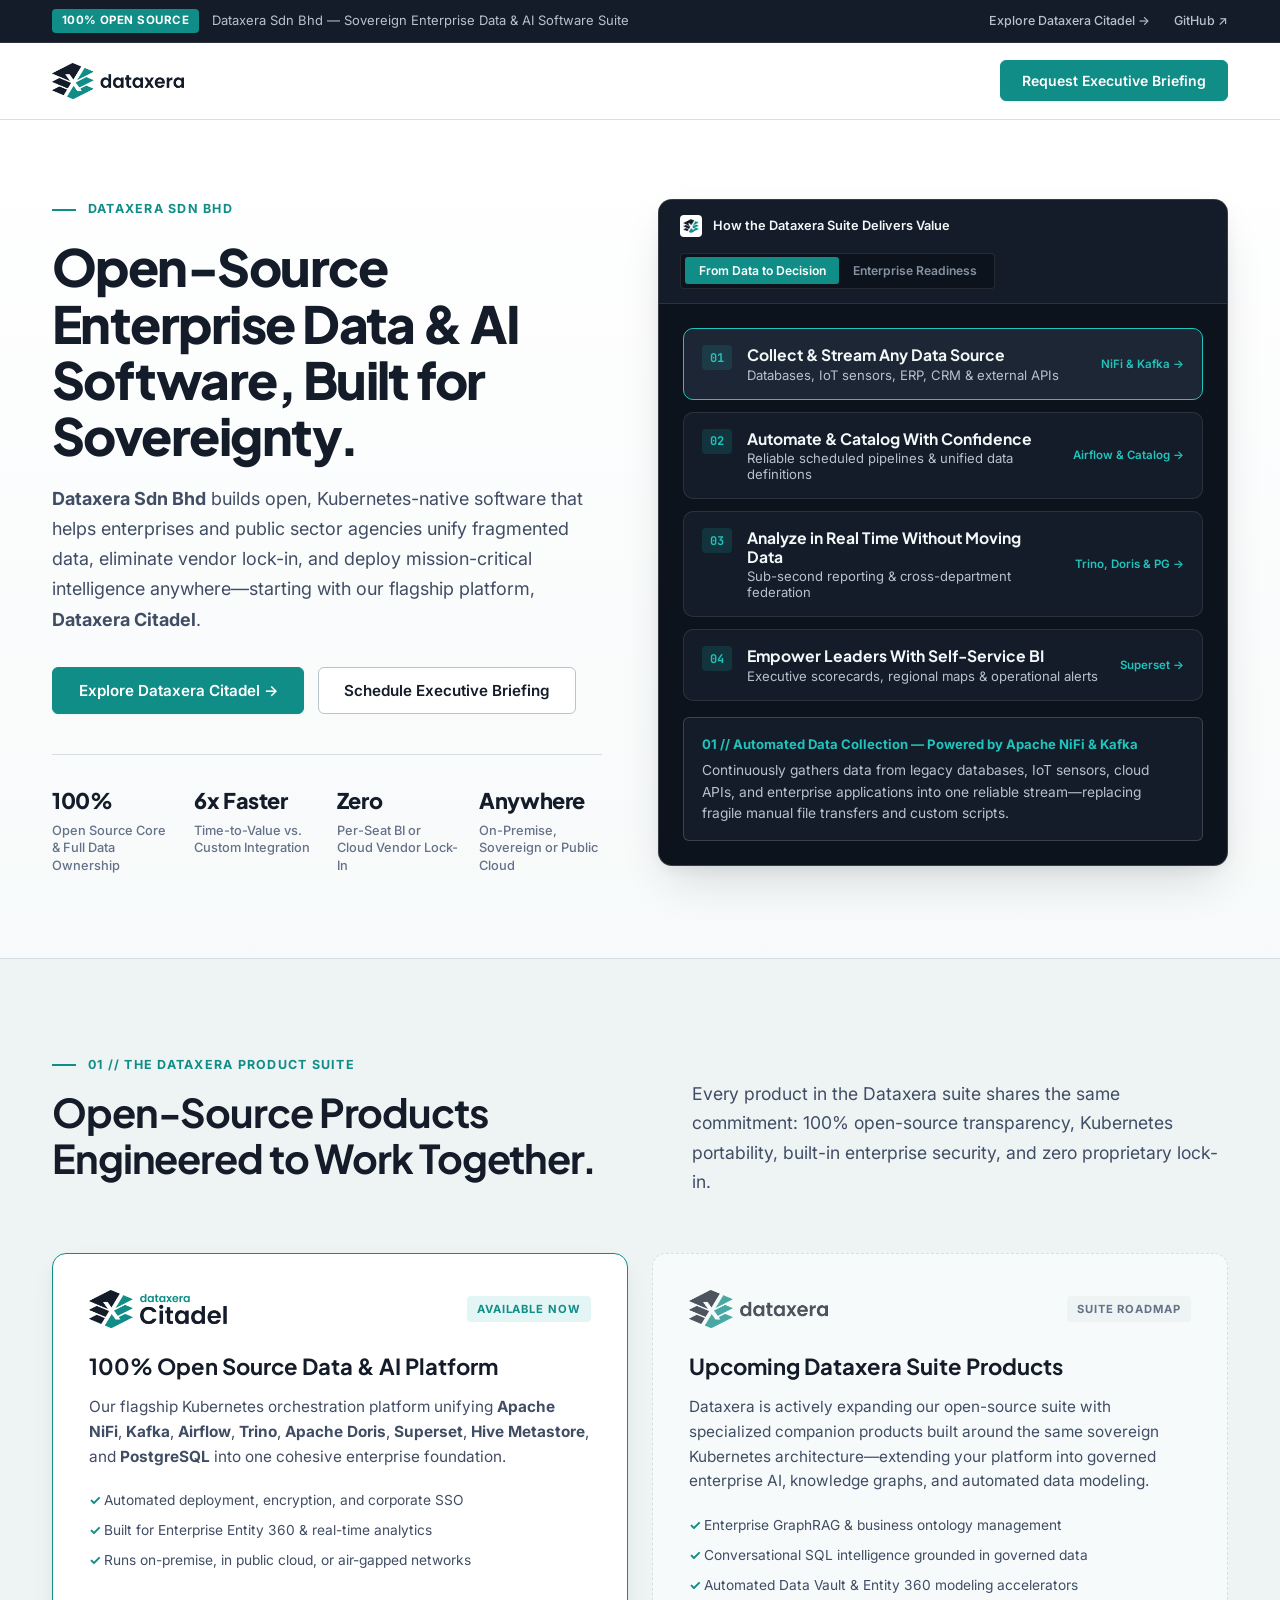
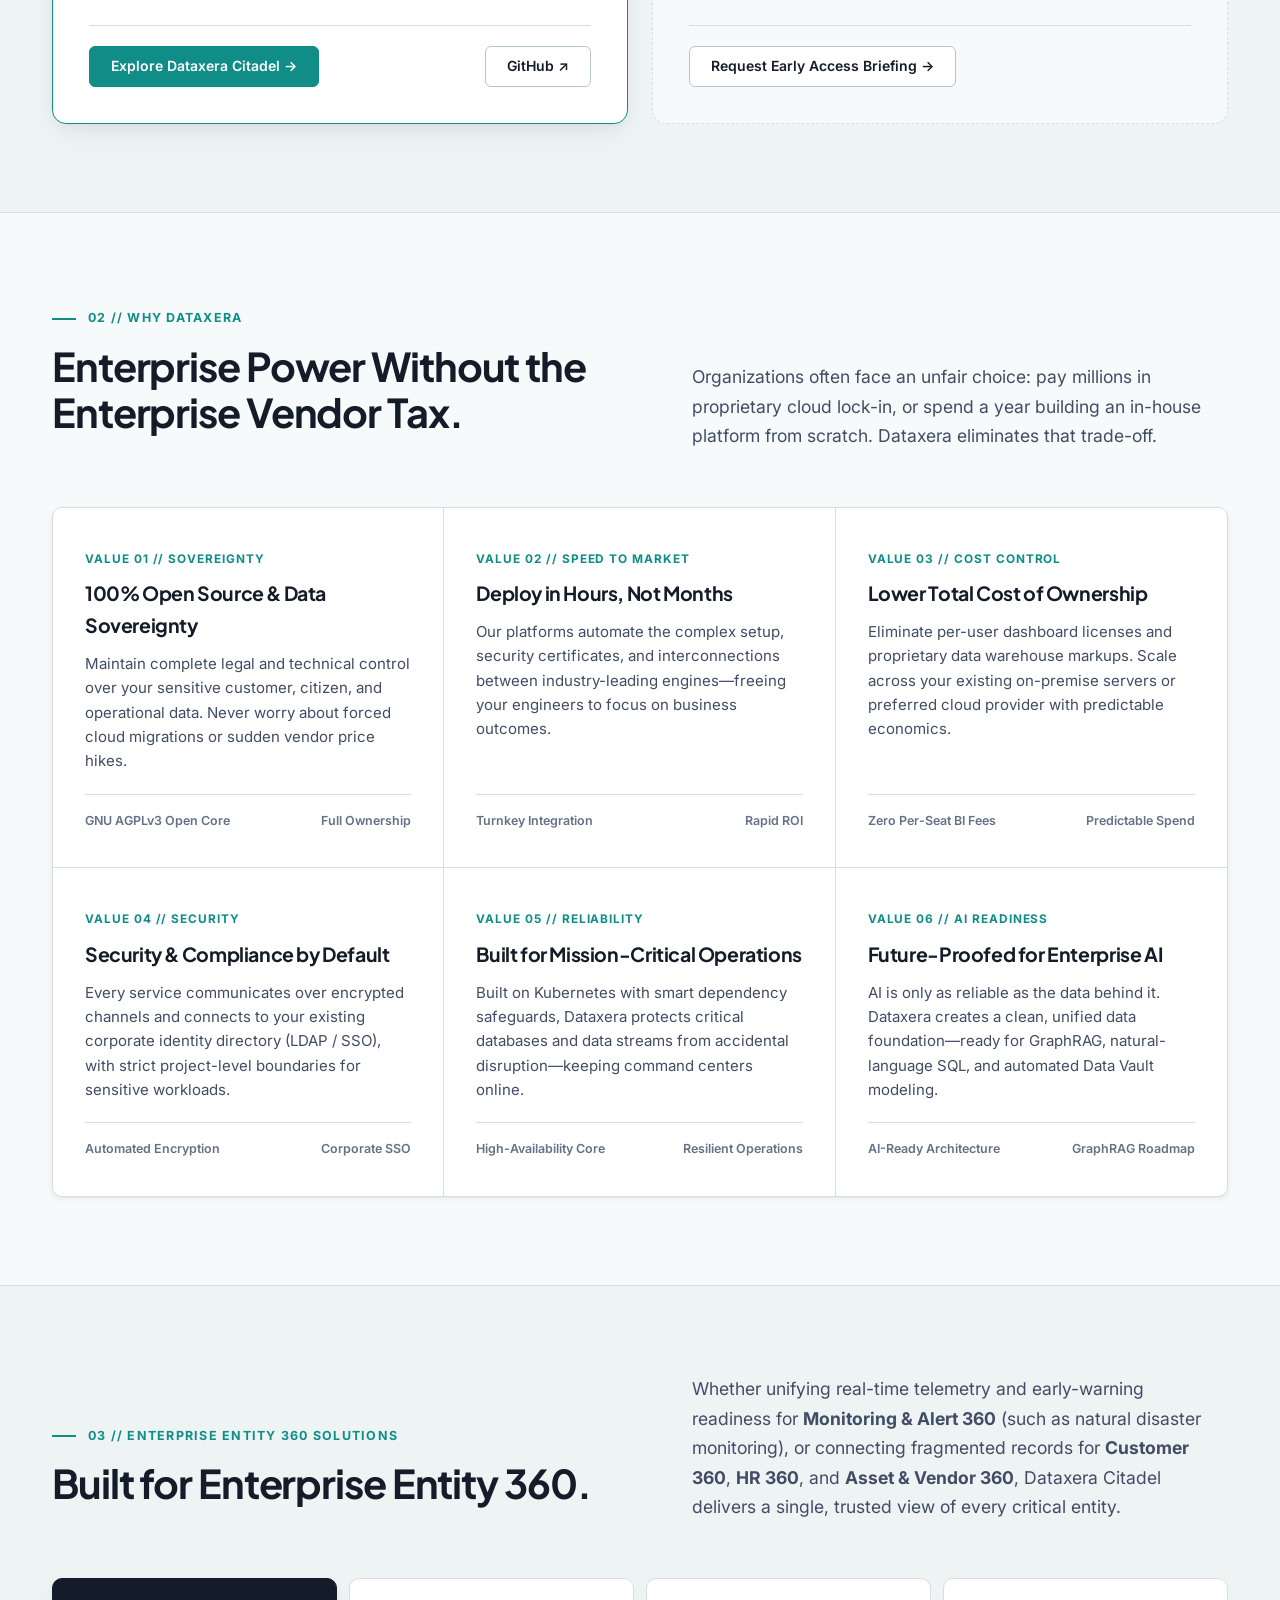
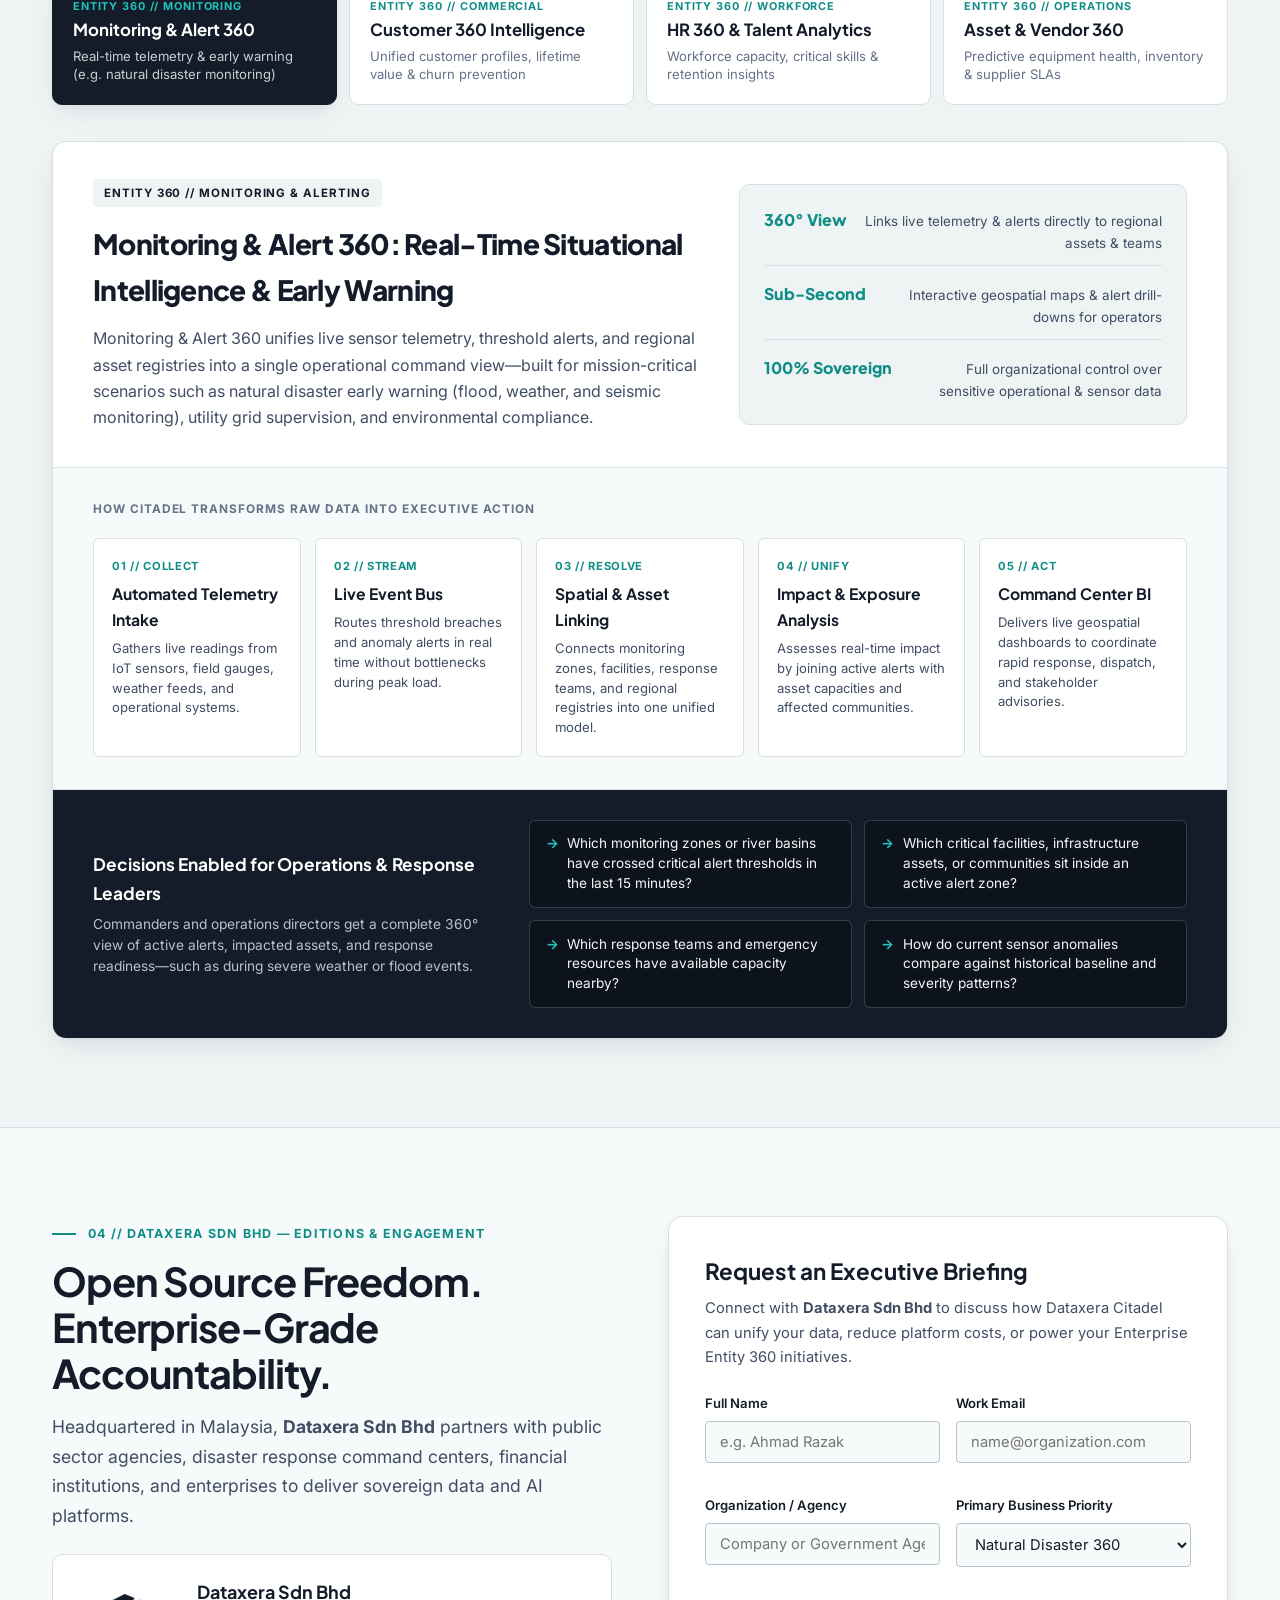
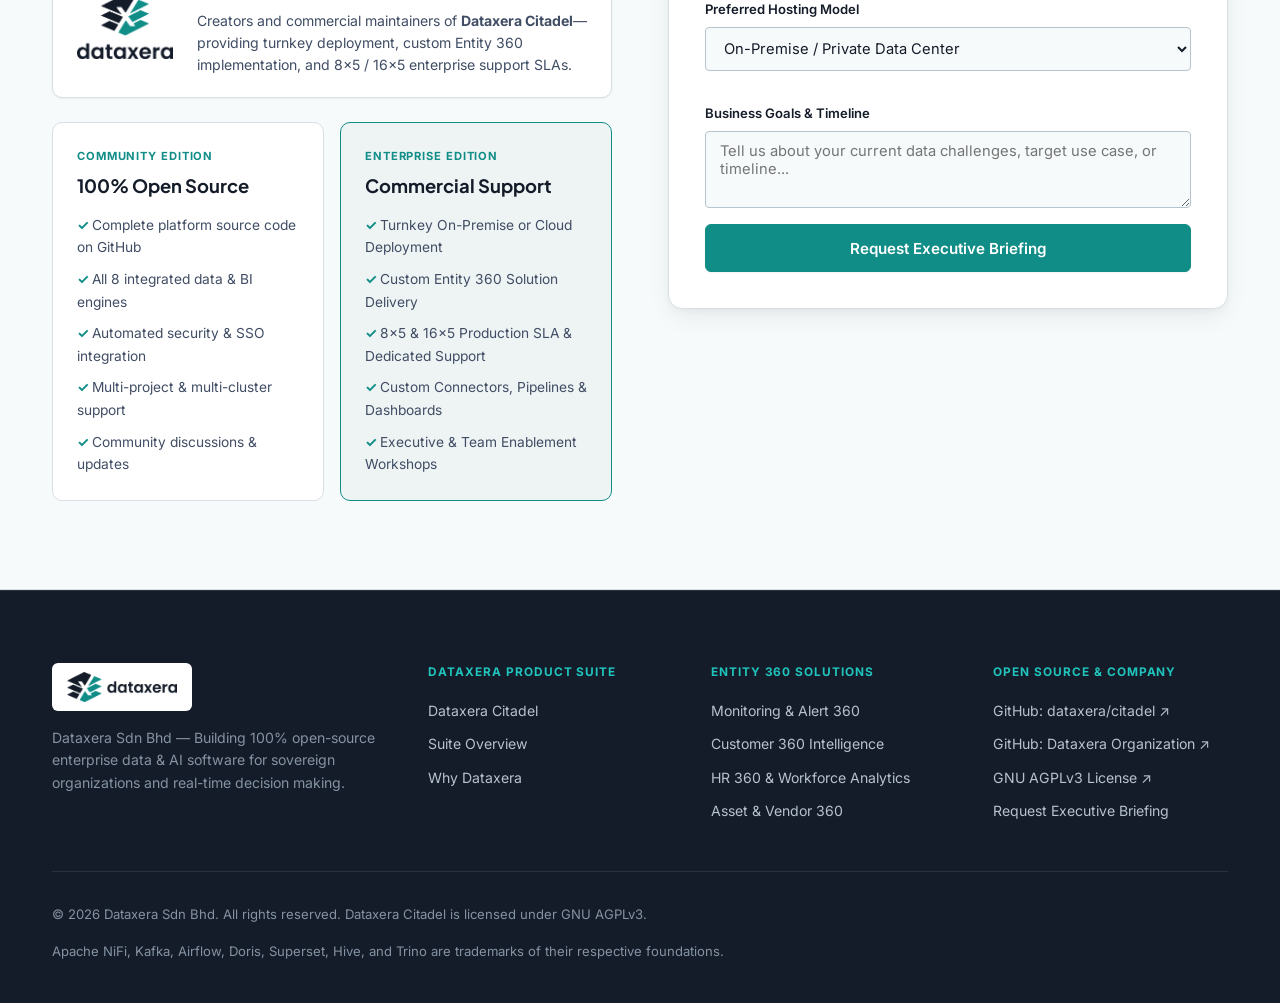
==== commit 2aabb3fc: "refine: generalize Natural Disaster 360 into Monitoring & Alert 360" ====
--- a/index.html
+++ b/index.html
@@ -429,16 +429,16 @@
             </h2>
           </div>
           <p class="section-lead">
-            Whether unifying regional hazard &amp; infrastructure readiness for <strong>Natural Disaster 360</strong>, or connecting fragmented records for <strong>Customer 360</strong>, <strong>HR 360</strong>, and <strong>Asset &amp; Vendor 360</strong>, Dataxera Citadel delivers a single, trusted view of every critical entity.
+            Whether unifying real-time telemetry and early-warning readiness for <strong>Monitoring &amp; Alert 360</strong> (such as natural disaster monitoring), or connecting fragmented records for <strong>Customer 360</strong>, <strong>HR 360</strong>, and <strong>Asset &amp; Vendor 360</strong>, Dataxera Citadel delivers a single, trusted view of every critical entity.
           </p>
         </div>
 
         <!-- Interactive Solution Switcher Tabs -->
         <div class="solutions-tabs-nav" role="tablist" aria-label="Select Entity 360 use case">
           <button type="button" class="solution-tab active" data-solution="disaster" id="sol-tab-disaster" role="tab">
-            <span class="solution-tab-badge">ENTITY 360 // PUBLIC SAFETY</span>
-            <span class="solution-tab-title">Natural Disaster 360</span>
-            <span class="solution-tab-sub">Unified hazard telemetry, critical assets &amp; community readiness</span>
+            <span class="solution-tab-badge">ENTITY 360 // MONITORING</span>
+            <span class="solution-tab-title">Monitoring &amp; Alert 360</span>
+            <span class="solution-tab-sub">Real-time telemetry &amp; early warning (e.g. natural disaster monitoring)</span>
           </button>
 
           <button type="button" class="solution-tab" data-solution="customer360" id="sol-tab-customer360" role="tab">
@@ -634,7 +634,7 @@
         <div>
           <div class="footer-col-title">Entity 360 Solutions</div>
           <ul class="footer-links">
-            <li><a href="#solutions" id="footer-link-disaster">Natural Disaster 360</a></li>
+            <li><a href="#solutions" id="footer-link-disaster">Monitoring &amp; Alert 360</a></li>
             <li><a href="#solutions" id="footer-link-customer360">Customer 360 Intelligence</a></li>
             <li><a href="#solutions" id="footer-link-hr360">HR 360 &amp; Workforce Analytics</a></li>
             <li><a href="#solutions" id="footer-link-asset360">Asset &amp; Vendor 360</a></li>
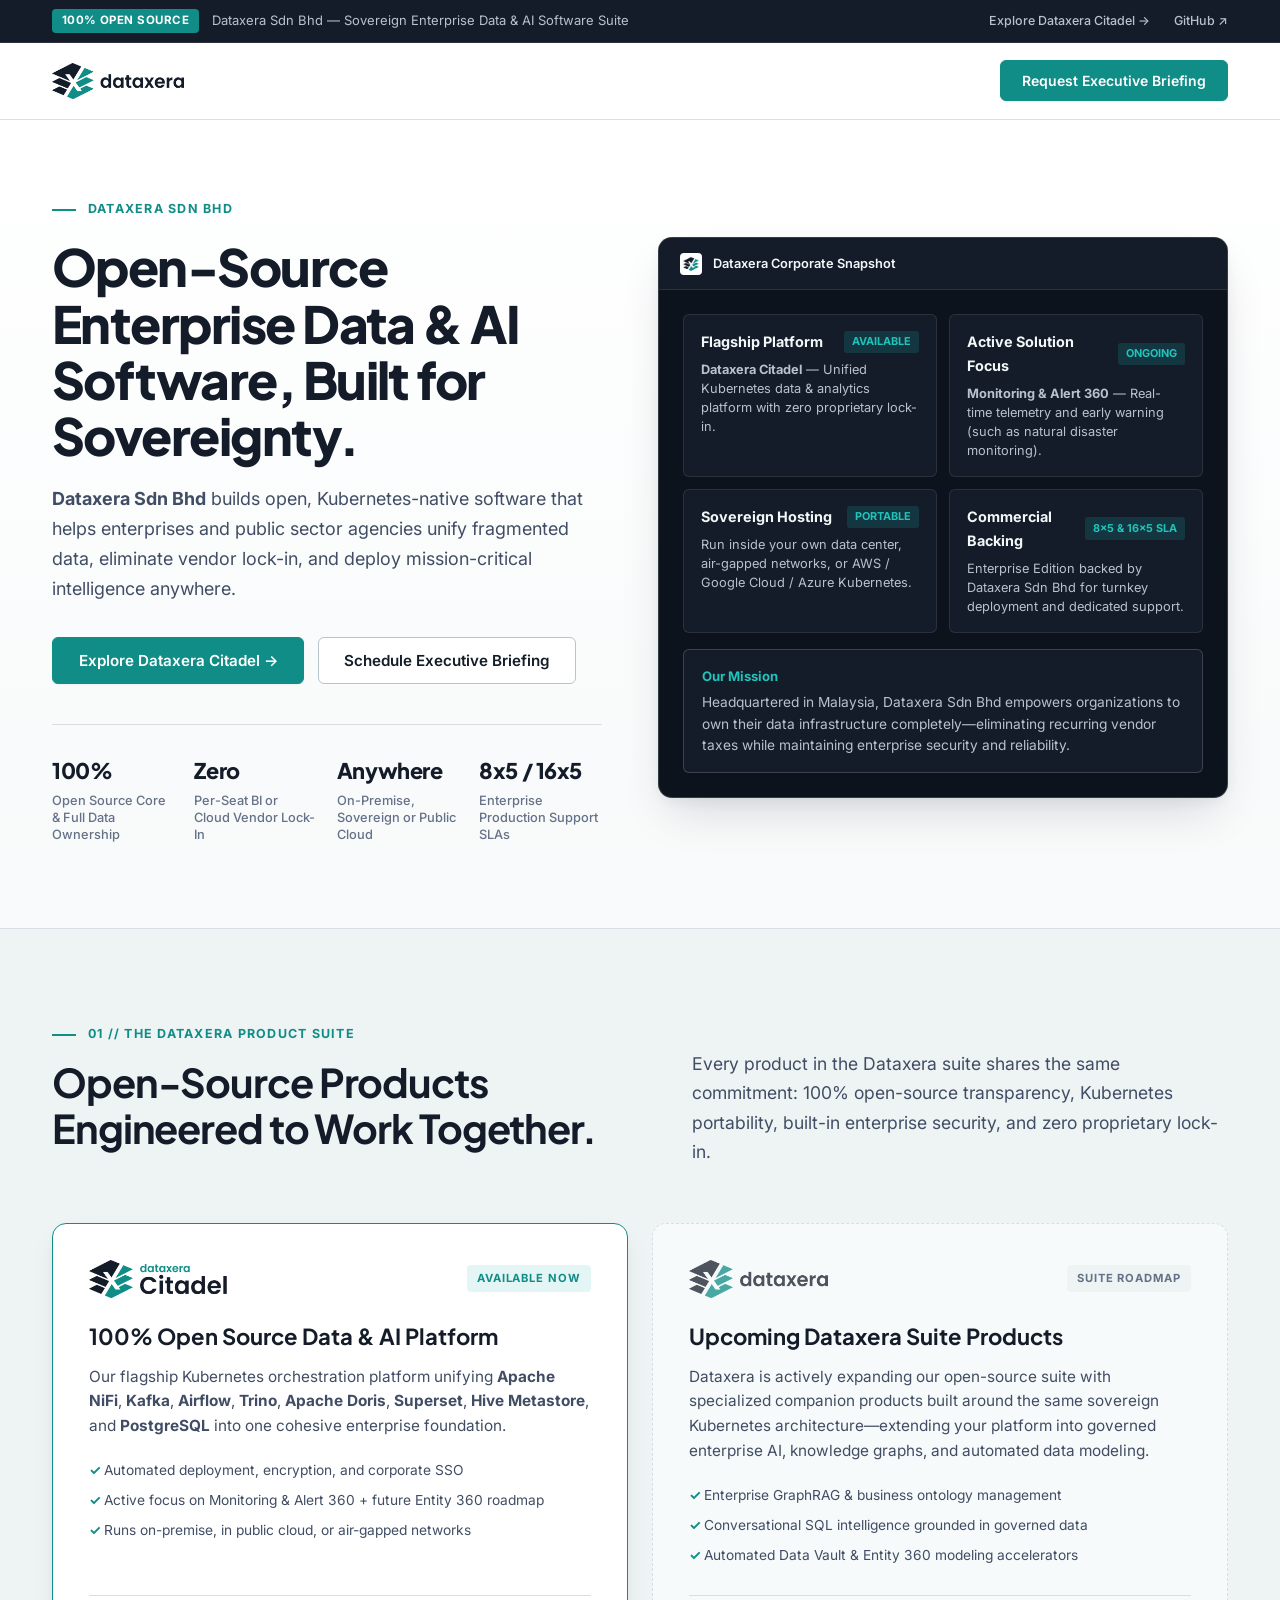
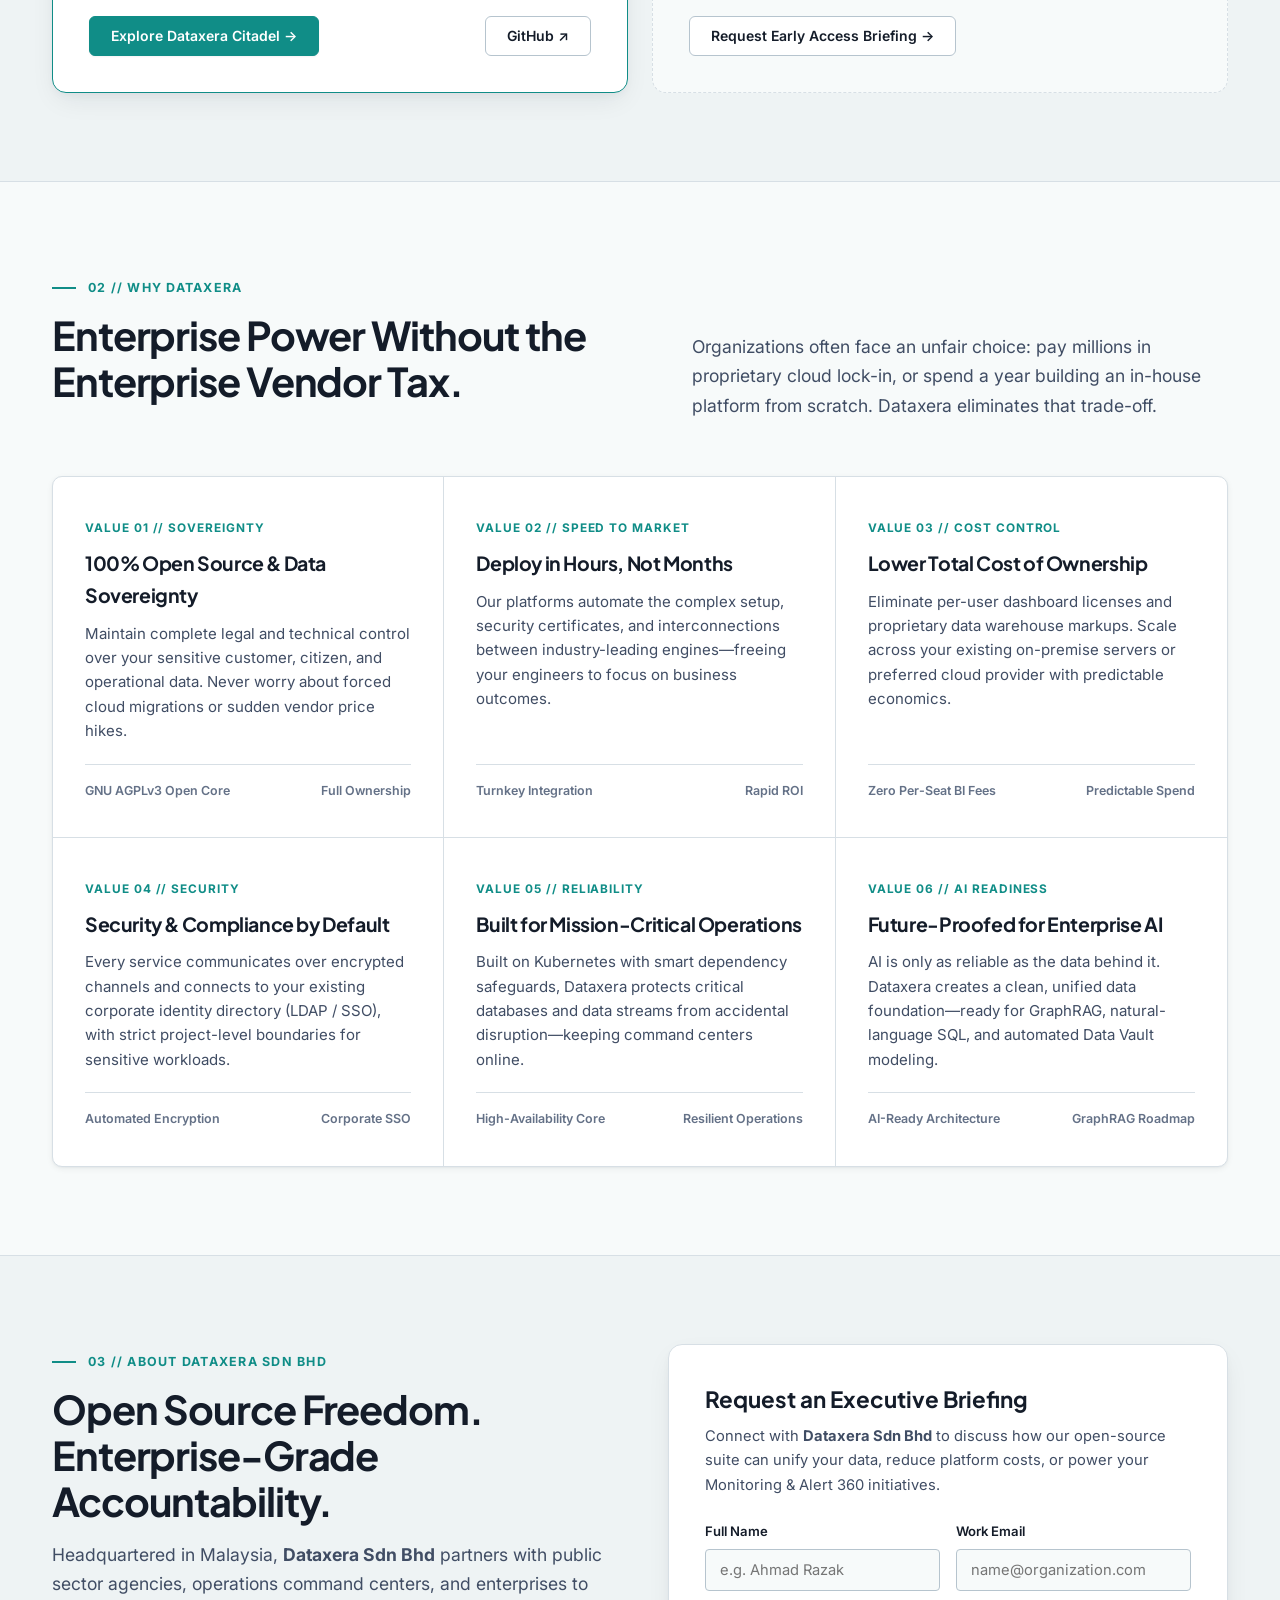
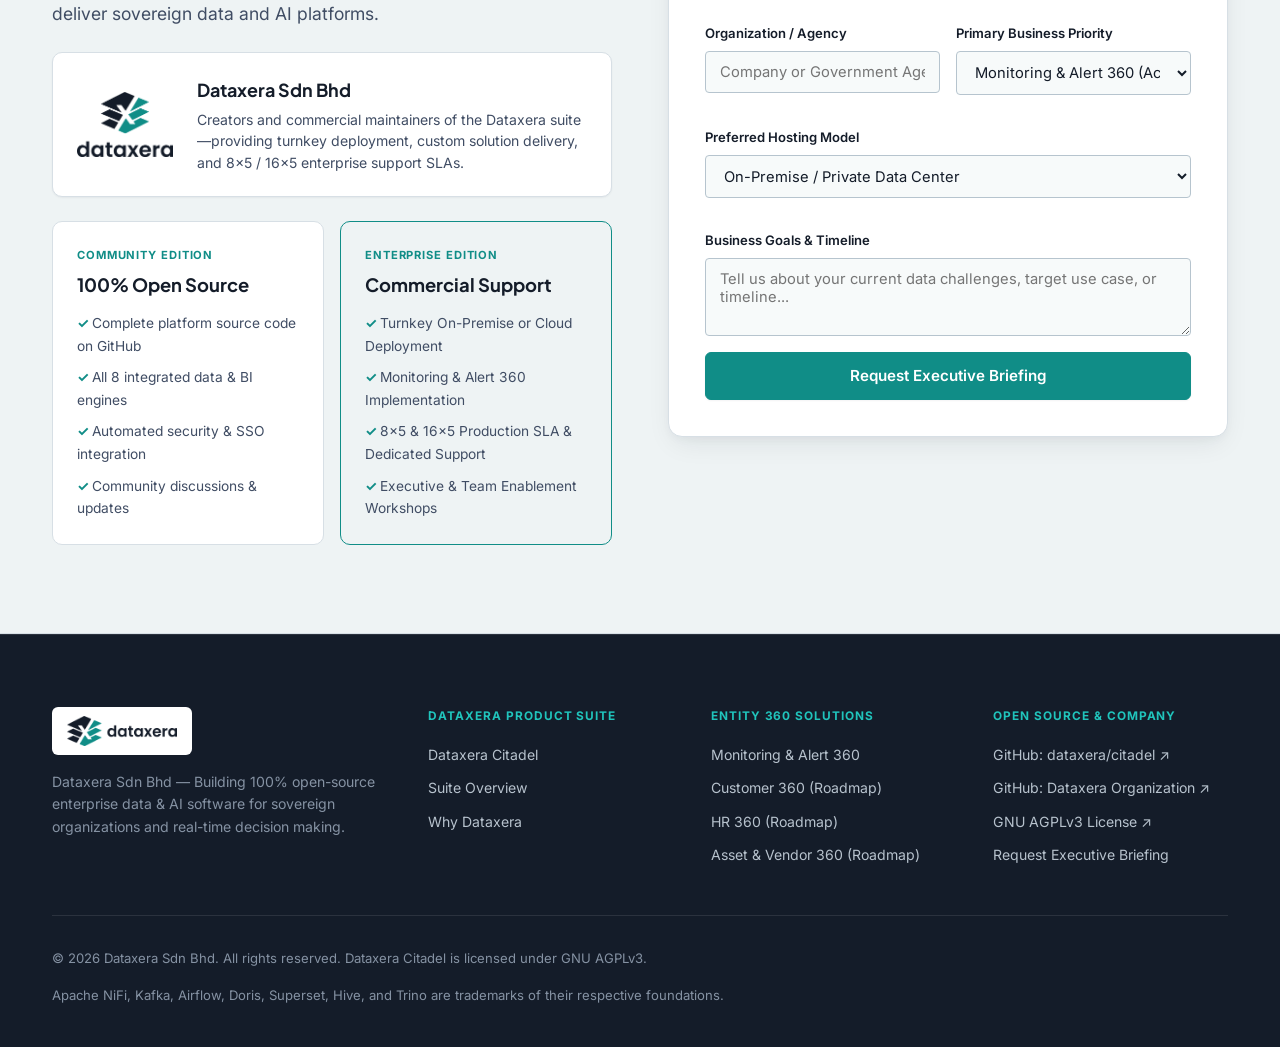
==== commit 32468f5e: "Remove page redundancy and mark Entity 360 roadmap vs active focus" ====
--- a/index.html
+++ b/index.html
@@ -4,10 +4,10 @@
   <meta charset="UTF-8" />
   <meta name="viewport" content="width=device-width, initial-scale=1.0" />
   <title>Dataxera Sdn Bhd | 100% Open Source Enterprise Data &amp; AI Software Suite</title>
-  <meta name="description" content="Dataxera Sdn Bhd engineers 100% open-source enterprise data and AI platforms—led by Dataxera Citadel—designed for Enterprise Entity 360, Natural Disaster 360, and sovereign infrastructure." />
-  <meta name="keywords" content="Dataxera Sdn Bhd, Dataxera Citadel, Open Source Data Platform, Enterprise Entity 360, Natural Disaster 360, Customer 360, HR 360, Sovereign Data Platform" />
+  <meta name="description" content="Dataxera Sdn Bhd engineers 100% open-source enterprise data and AI platforms—led by Dataxera Citadel—designed for sovereign infrastructure and real-time Monitoring &amp; Alert 360." />
+  <meta name="keywords" content="Dataxera Sdn Bhd, Dataxera Citadel, Open Source Data Platform, Monitoring and Alert 360, Sovereign Data Platform" />
   <meta property="og:title" content="Dataxera Sdn Bhd — Open Source Enterprise Data &amp; AI Suite" />
-  <meta property="og:description" content="Unify enterprise data silos, eliminate vendor lock-in, and build sovereign Entity 360 intelligence with Dataxera." />
+  <meta property="og:description" content="Unify enterprise data silos, eliminate vendor lock-in, and deploy sovereign data platforms with Dataxera." />
   <meta property="og:type" content="website" />
   <meta property="og:url" content="https://dataxera.github.io/" />
   <meta property="og:image" content="https://dataxera.github.io/assets/dataxera-citadel.png" />
@@ -32,7 +32,7 @@
       "https://github.com/dataxera",
       "https://github.com/dataxera/citadel"
     ],
-    "description": "Enterprise open-source data and AI software company building Dataxera Citadel and sovereign Entity 360 solutions."
+    "description": "Enterprise open-source data and AI software company building Dataxera Citadel."
   }
   </script>
 </head>
@@ -67,7 +67,7 @@
 
   <main id="top">
     <!-- ======================================================================
-         Hero Section — Dataxera Sdn Bhd Corporate Value Proposition
+         Hero Section — Dataxera Sdn Bhd Corporate Overview
          ====================================================================== -->
     <section class="hero-section">
       <div class="container hero-layout">
@@ -79,7 +79,7 @@
           </h1>
 
           <p class="hero-description">
-            <strong>Dataxera Sdn Bhd</strong> builds open, Kubernetes-native software that helps enterprises and public sector agencies unify fragmented data, eliminate vendor lock-in, and deploy mission-critical intelligence anywhere—starting with our flagship platform, <strong>Dataxera Citadel</strong>.
+            <strong>Dataxera Sdn Bhd</strong> builds open, Kubernetes-native software that helps enterprises and public sector agencies unify fragmented data, eliminate vendor lock-in, and deploy mission-critical intelligence anywhere.
           </p>
 
           <div class="hero-cta-group">
@@ -97,10 +97,6 @@
               <span class="hero-metric-label">Open Source Core &amp; Full Data Ownership</span>
             </div>
             <div class="hero-metric-item">
-              <span class="hero-metric-value">6x Faster</span>
-              <span class="hero-metric-label">Time-to-Value vs. Custom Integration</span>
-            </div>
-            <div class="hero-metric-item">
               <span class="hero-metric-value">Zero</span>
               <span class="hero-metric-label">Per-Seat BI or Cloud Vendor Lock-In</span>
             </div>
@@ -108,129 +104,67 @@
               <span class="hero-metric-value">Anywhere</span>
               <span class="hero-metric-label">On-Premise, Sovereign or Public Cloud</span>
             </div>
-          </div>
-        </div>
-
-        <!-- Interactive Executive Value Stage -->
-        <div class="hero-stage" aria-label="Interactive Dataxera Suite Value Overview">
+            <div class="hero-metric-item">
+              <span class="hero-metric-value">8x5 / 16x5</span>
+              <span class="hero-metric-label">Enterprise Production Support SLAs</span>
+            </div>
+          </div>
+        </div>
+
+        <!-- Corporate Snapshot Panel -->
+        <div class="hero-stage" aria-label="Dataxera Sdn Bhd Corporate Overview">
           <div class="stage-toolbar">
             <div class="stage-context">
               <img src="assets/dataxera-icon.png" alt="" class="stage-context-icon" width="22" height="22" />
-              <span>How the Dataxera Suite Delivers Value</span>
-            </div>
-            <div class="stage-mode-tabs" role="tablist">
-              <button type="button" class="stage-tab-btn active" id="stage-tab-topology" data-stage-mode="topology" role="tab">
-                From Data to Decision
-              </button>
-              <button type="button" class="stage-tab-btn" id="stage-tab-cp" data-stage-mode="control-plane" role="tab">
-                Enterprise Readiness
-              </button>
+              <span>Dataxera Corporate Snapshot</span>
             </div>
           </div>
 
           <div class="stage-body">
-            <!-- View 1: Business Value Flow -->
-            <div class="topology-view active" id="hero-topology-view">
-              <div class="flow-step-list">
-                <button type="button" class="flow-step-card active" data-flow-step="collect" id="flow-step-collect">
-                  <div class="flow-step-left">
-                    <span class="flow-step-num">01</span>
-                    <div>
-                      <div class="flow-step-title">Collect &amp; Stream Any Data Source</div>
-                      <div class="flow-step-sub">Databases, IoT sensors, ERP, CRM &amp; external APIs</div>
-                    </div>
-                  </div>
-                  <span class="flow-step-tag">NiFi &amp; Kafka →</span>
-                </button>
-
-                <button type="button" class="flow-step-card" data-flow-step="govern" id="flow-step-govern">
-                  <div class="flow-step-left">
-                    <span class="flow-step-num">02</span>
-                    <div>
-                      <div class="flow-step-title">Automate &amp; Catalog With Confidence</div>
-                      <div class="flow-step-sub">Reliable scheduled pipelines &amp; unified data definitions</div>
-                    </div>
-                  </div>
-                  <span class="flow-step-tag">Airflow &amp; Catalog →</span>
-                </button>
-
-                <button type="button" class="flow-step-card" data-flow-step="analyze" id="flow-step-analyze">
-                  <div class="flow-step-left">
-                    <span class="flow-step-num">03</span>
-                    <div>
-                      <div class="flow-step-title">Analyze in Real Time Without Moving Data</div>
-                      <div class="flow-step-sub">Sub-second reporting &amp; cross-department federation</div>
-                    </div>
-                  </div>
-                  <span class="flow-step-tag">Trino, Doris &amp; PG →</span>
-                </button>
-
-                <button type="button" class="flow-step-card" data-flow-step="decide" id="flow-step-decide">
-                  <div class="flow-step-left">
-                    <span class="flow-step-num">04</span>
-                    <div>
-                      <div class="flow-step-title">Empower Leaders With Self-Service BI</div>
-                      <div class="flow-step-sub">Executive scorecards, regional maps &amp; operational alerts</div>
-                    </div>
-                  </div>
-                  <span class="flow-step-tag">Superset →</span>
-                </button>
-              </div>
-
-              <div class="stage-insight-box" aria-live="polite">
-                <div class="insight-box-title" id="hero-insight-title">01 // Automated Data Collection — Powered by Apache NiFi &amp; Kafka</div>
-                <p class="insight-box-desc" id="hero-insight-desc">
-                  Continuously gathers data from legacy databases, IoT sensors, cloud APIs, and enterprise applications into one reliable stream—replacing fragile manual file transfers and custom scripts.
+            <div class="cp-grid">
+              <div class="cp-card">
+                <div class="cp-card-top">
+                  <span class="cp-service-name">Flagship Platform</span>
+                  <span class="cp-state-badge">AVAILABLE</span>
+                </div>
+                <p class="cp-meta">
+                  <strong>Dataxera Citadel</strong> — Unified Kubernetes data &amp; analytics platform with zero proprietary lock-in.
                 </p>
               </div>
-            </div>
-
-            <!-- View 2: Enterprise Readiness Guarantees -->
-            <div class="control-plane-view" id="hero-cp-view">
-              <div class="cp-grid">
-                <div class="cp-card">
-                  <div class="cp-card-top">
-                    <span class="cp-service-name">Predictable Economics</span>
-                    <span class="cp-state-badge">ZERO LOCK-IN</span>
-                  </div>
-                  <p class="cp-meta">
-                    No escalating per-seat BI fees or proprietary cloud markups. Keep 100% ownership of your data and platform.
-                  </p>
+              <div class="cp-card">
+                <div class="cp-card-top">
+                  <span class="cp-service-name">Active Solution Focus</span>
+                  <span class="cp-state-badge">ONGOING</span>
                 </div>
-                <div class="cp-card">
-                  <div class="cp-card-top">
-                    <span class="cp-service-name">Built-In Security &amp; SSO</span>
-                    <span class="cp-state-badge">ENTERPRISE</span>
-                  </div>
-                  <p class="cp-meta">
-                    Encrypted end-to-end out of the box, with seamless integration into your existing corporate LDAP / SSO directory.
-                  </p>
+                <p class="cp-meta">
+                  <strong>Monitoring &amp; Alert 360</strong> — Real-time telemetry and early warning (such as natural disaster monitoring).
+                </p>
+              </div>
+              <div class="cp-card">
+                <div class="cp-card-top">
+                  <span class="cp-service-name">Sovereign Hosting</span>
+                  <span class="cp-state-badge">PORTABLE</span>
                 </div>
-                <div class="cp-card">
-                  <div class="cp-card-top">
-                    <span class="cp-service-name">Departmental Isolation</span>
-                    <span class="cp-state-badge">GOVERNED</span>
-                  </div>
-                  <p class="cp-meta">
-                    Run multiple business units or agencies on one shared cluster while keeping data and access strictly separated.
-                  </p>
+                <p class="cp-meta">
+                  Run inside your own data center, air-gapped networks, or AWS / Google Cloud / Azure Kubernetes.
+                </p>
+              </div>
+              <div class="cp-card">
+                <div class="cp-card-top">
+                  <span class="cp-service-name">Commercial Backing</span>
+                  <span class="cp-state-badge">8x5 &amp; 16x5 SLA</span>
                 </div>
-                <div class="cp-card">
-                  <div class="cp-card-top">
-                    <span class="cp-service-name">Always-On Resilience</span>
-                    <span class="cp-state-badge">HIGH AVAILABILITY</span>
-                  </div>
-                  <p class="cp-meta">
-                    Automated Kubernetes orchestration prevents accidental service disruptions and keeps mission-critical pipelines online.
-                  </p>
-                </div>
-              </div>
-              <div class="stage-insight-box">
-                <div class="insight-box-title">Designed for CIOs, Data Leaders, and Public Sector Agencies</div>
-                <p class="insight-box-desc">
-                  Instead of spending 6–12 months stitching together separate open-source tools, the Dataxera suite gives your teams a production-ready, unified foundation from day one.
+                <p class="cp-meta">
+                  Enterprise Edition backed by Dataxera Sdn Bhd for turnkey deployment and dedicated support.
                 </p>
               </div>
+            </div>
+
+            <div class="stage-insight-box" style="margin-top: 1rem;">
+              <div class="insight-box-title">Our Mission</div>
+              <p class="insight-box-desc">
+                Headquartered in Malaysia, Dataxera Sdn Bhd empowers organizations to own their data infrastructure completely—eliminating recurring vendor taxes while maintaining enterprise security and reliability.
+              </p>
             </div>
           </div>
         </div>
@@ -268,7 +202,7 @@
               </p>
               <ul class="product-card-highlights">
                 <li>Automated deployment, encryption, and corporate SSO</li>
-                <li>Built for Enterprise Entity 360 &amp; real-time analytics</li>
+                <li>Active focus on Monitoring &amp; Alert 360 + future Entity 360 roadmap</li>
                 <li>Runs on-premise, in public cloud, or air-gapped networks</li>
               </ul>
             </div>
@@ -417,107 +351,24 @@
     </section>
 
     <!-- ======================================================================
-         Section 03 — Built for Enterprise Entity 360
+         Section 03 — About Dataxera Sdn Bhd & Executive Briefing
          ====================================================================== -->
-    <section class="section-block section-subtle" id="solutions">
-      <div class="container">
-        <div class="section-header-split">
-          <div>
-            <div class="section-kicker">03 // ENTERPRISE ENTITY 360 SOLUTIONS</div>
-            <h2 class="section-title">
-              Built for Enterprise Entity 360.
-            </h2>
-          </div>
-          <p class="section-lead">
-            Whether unifying real-time telemetry and early-warning readiness for <strong>Monitoring &amp; Alert 360</strong> (such as natural disaster monitoring), or connecting fragmented records for <strong>Customer 360</strong>, <strong>HR 360</strong>, and <strong>Asset &amp; Vendor 360</strong>, Dataxera Citadel delivers a single, trusted view of every critical entity.
-          </p>
-        </div>
-
-        <!-- Interactive Solution Switcher Tabs -->
-        <div class="solutions-tabs-nav" role="tablist" aria-label="Select Entity 360 use case">
-          <button type="button" class="solution-tab active" data-solution="disaster" id="sol-tab-disaster" role="tab">
-            <span class="solution-tab-badge">ENTITY 360 // MONITORING</span>
-            <span class="solution-tab-title">Monitoring &amp; Alert 360</span>
-            <span class="solution-tab-sub">Real-time telemetry &amp; early warning (e.g. natural disaster monitoring)</span>
-          </button>
-
-          <button type="button" class="solution-tab" data-solution="customer360" id="sol-tab-customer360" role="tab">
-            <span class="solution-tab-badge">ENTITY 360 // COMMERCIAL</span>
-            <span class="solution-tab-title">Customer 360 Intelligence</span>
-            <span class="solution-tab-sub">Unified customer profiles, lifetime value &amp; churn prevention</span>
-          </button>
-
-          <button type="button" class="solution-tab" data-solution="hr360" id="sol-tab-hr360" role="tab">
-            <span class="solution-tab-badge">ENTITY 360 // WORKFORCE</span>
-            <span class="solution-tab-title">HR 360 &amp; Talent Analytics</span>
-            <span class="solution-tab-sub">Workforce capacity, critical skills &amp; retention insights</span>
-          </button>
-
-          <button type="button" class="solution-tab" data-solution="asset360" id="sol-tab-asset360" role="tab">
-            <span class="solution-tab-badge">ENTITY 360 // OPERATIONS</span>
-            <span class="solution-tab-title">Asset &amp; Vendor 360</span>
-            <span class="solution-tab-sub">Predictive equipment health, inventory &amp; supplier SLAs</span>
-          </button>
-        </div>
-
-        <!-- Active Solution Showcase -->
-        <div class="blueprint-panel" aria-live="polite">
-          <div class="blueprint-top">
-            <div>
-              <span class="blueprint-status-tag entity-tag" id="bp-tag">ENTITY 360 // PUBLIC SAFETY &amp; RESILIENCE</span>
-              <h3 class="blueprint-headline" id="bp-headline">
-                Natural Disaster 360: Unified Hazard, Asset &amp; Citizen Readiness
-              </h3>
-              <p class="blueprint-narrative" id="bp-narrative">
-                Natural Disaster 360 applies the Entity 360 model to emergency management—unifying live rainfall, river-level, seismic, and weather telemetry with critical infrastructure, evacuation shelters, and vulnerable population registries into a single operational view.
-              </p>
-            </div>
-            <div class="blueprint-outcomes" id="bp-outcomes">
-              <!-- Populated by app.js -->
-            </div>
-          </div>
-
-          <div class="blueprint-pipeline-section">
-            <div class="pipeline-section-label">HOW CITADEL TRANSFORMS RAW DATA INTO EXECUTIVE ACTION</div>
-            <div class="pipeline-stages-grid" id="bp-stages">
-              <!-- Populated by app.js -->
-            </div>
-          </div>
-
-          <div class="blueprint-questions-footer">
-            <div class="questions-footer-info">
-              <h4 id="bp-questions-title">Decisions Enabled for Crisis &amp; Operations Leaders</h4>
-              <p id="bp-questions-desc">
-                Commanders and agency directors get a complete 360° view of affected regions, assets, and communities without manual spreadsheet consolidation.
-              </p>
-            </div>
-            <div class="executive-questions-list" id="bp-questions-list">
-              <!-- Populated by app.js -->
-            </div>
-          </div>
-        </div>
-      </div>
-    </section>
-
-    <!-- ======================================================================
-         Section 04 — About Dataxera Sdn Bhd, Editions & Executive Briefing
-         ====================================================================== -->
-    <section class="section-block" id="company">
+    <section class="section-block section-subtle" id="company">
       <div class="container corporate-grid">
         <div>
-          <div class="section-kicker">04 // DATAXERA SDN BHD — EDITIONS &amp; ENGAGEMENT</div>
+          <div class="section-kicker">03 // ABOUT DATAXERA SDN BHD</div>
           <h2 class="section-title">
             Open Source Freedom. Enterprise-Grade Accountability.
           </h2>
           <p class="section-lead">
-            Headquartered in Malaysia, <strong>Dataxera Sdn Bhd</strong> partners with public sector agencies, disaster response command centers, financial institutions, and enterprises to deliver sovereign data and AI platforms.
+            Headquartered in Malaysia, <strong>Dataxera Sdn Bhd</strong> partners with public sector agencies, operations command centers, and enterprises to deliver sovereign data and AI platforms.
           </p>
 
           <div class="corporate-brand-showcase">
             <img src="assets/dataxera.png" alt="Dataxera Sdn Bhd Corporate Emblem" class="corporate-stacked-logo" width="96" height="65" />
             <div class="corporate-brand-meta">
               <h3>Dataxera Sdn Bhd</h3>
-              <p>Creators and commercial maintainers of <strong>Dataxera Citadel</strong>—providing turnkey deployment, custom Entity 360 implementation, and 8x5 / 16x5 enterprise support SLAs.</p>
+              <p>Creators and commercial maintainers of the Dataxera suite—providing turnkey deployment, custom solution delivery, and 8x5 / 16x5 enterprise support SLAs.</p>
             </div>
           </div>
 
@@ -529,7 +380,6 @@
                 <li>Complete platform source code on GitHub</li>
                 <li>All 8 integrated data &amp; BI engines</li>
                 <li>Automated security &amp; SSO integration</li>
-                <li>Multi-project &amp; multi-cluster support</li>
                 <li>Community discussions &amp; updates</li>
               </ul>
             </div>
@@ -539,9 +389,8 @@
               <div class="tier-name">Commercial Support</div>
               <ul class="tier-list">
                 <li>Turnkey On-Premise or Cloud Deployment</li>
-                <li>Custom Entity 360 Solution Delivery</li>
+                <li>Monitoring &amp; Alert 360 Implementation</li>
                 <li>8x5 &amp; 16x5 Production SLA &amp; Dedicated Support</li>
-                <li>Custom Connectors, Pipelines &amp; Dashboards</li>
                 <li>Executive &amp; Team Enablement Workshops</li>
               </ul>
             </div>
@@ -552,7 +401,7 @@
         <div class="inquiry-card">
           <h3>Request an Executive Briefing</h3>
           <p>
-            Connect with <strong>Dataxera Sdn Bhd</strong> to discuss how Dataxera Citadel can unify your data, reduce platform costs, or power your Enterprise Entity 360 initiatives.
+            Connect with <strong>Dataxera Sdn Bhd</strong> to discuss how our open-source suite can unify your data, reduce platform costs, or power your Monitoring &amp; Alert 360 initiatives.
           </p>
 
           <form id="enterprise-inquiry-form">
@@ -575,11 +424,11 @@
               <div class="form-group">
                 <label class="form-label" for="inquiry-usecase">Primary Business Priority</label>
                 <select class="form-select" id="inquiry-usecase" name="usecase">
-                  <option value="Natural Disaster 360">Natural Disaster 360</option>
-                  <option value="Customer 360 Intelligence">Customer 360 Intelligence</option>
-                  <option value="HR 360 &amp; Workforce Analytics">HR 360 &amp; Workforce Analytics</option>
-                  <option value="Asset &amp; Vendor 360">Asset &amp; Vendor 360</option>
+                  <option value="Monitoring &amp; Alert 360 (Active Focus)">Monitoring &amp; Alert 360 (Active Focus)</option>
                   <option value="Consolidate Enterprise Data Platform">Consolidate Enterprise Data Platform</option>
+                  <option value="Customer 360 (Future Roadmap)">Customer 360 (Future Roadmap)</option>
+                  <option value="HR 360 (Future Roadmap)">HR 360 (Future Roadmap)</option>
+                  <option value="Asset &amp; Vendor 360 (Future Roadmap)">Asset &amp; Vendor 360 (Future Roadmap)</option>
                 </select>
               </div>
 
@@ -634,10 +483,10 @@
         <div>
           <div class="footer-col-title">Entity 360 Solutions</div>
           <ul class="footer-links">
-            <li><a href="#solutions" id="footer-link-disaster">Monitoring &amp; Alert 360</a></li>
-            <li><a href="#solutions" id="footer-link-customer360">Customer 360 Intelligence</a></li>
-            <li><a href="#solutions" id="footer-link-hr360">HR 360 &amp; Workforce Analytics</a></li>
-            <li><a href="#solutions" id="footer-link-asset360">Asset &amp; Vendor 360</a></li>
+            <li><a href="products/citadel/index.html#solutions" id="footer-link-disaster">Monitoring &amp; Alert 360</a></li>
+            <li><a href="products/citadel/index.html#solutions" id="footer-link-customer360">Customer 360 (Roadmap)</a></li>
+            <li><a href="products/citadel/index.html#solutions" id="footer-link-hr360">HR 360 (Roadmap)</a></li>
+            <li><a href="products/citadel/index.html#solutions" id="footer-link-asset360">Asset &amp; Vendor 360 (Roadmap)</a></li>
           </ul>
         </div>
 
--- a/index.css
+++ b/index.css
@@ -1137,8 +1137,24 @@
   color: var(--brand-teal);
 }
 
+.solution-tab-badge.roadmap-badge {
+  color: var(--text-muted);
+}
+
 .solution-tab.active .solution-tab-badge {
   color: var(--brand-teal-bright);
+}
+
+.solution-tab.active .solution-tab-badge.roadmap-badge {
+  color: hsla(190, 25%, 96%, 0.72);
+}
+
+.solution-tab.roadmap-tab {
+  background-color: var(--bg-canvas);
+}
+
+.solution-tab.roadmap-tab.active {
+  background-color: var(--brand-navy);
 }
 
 .solution-tab-title {
@@ -1194,8 +1210,13 @@
 }
 
 .blueprint-status-tag.entity-tag {
+  background-color: var(--brand-teal-soft);
+  color: var(--brand-teal);
+}
+
+.blueprint-status-tag.roadmap-tag {
   background-color: var(--bg-subtle);
-  color: var(--brand-navy);
+  color: var(--text-muted);
 }
 
 .blueprint-headline {
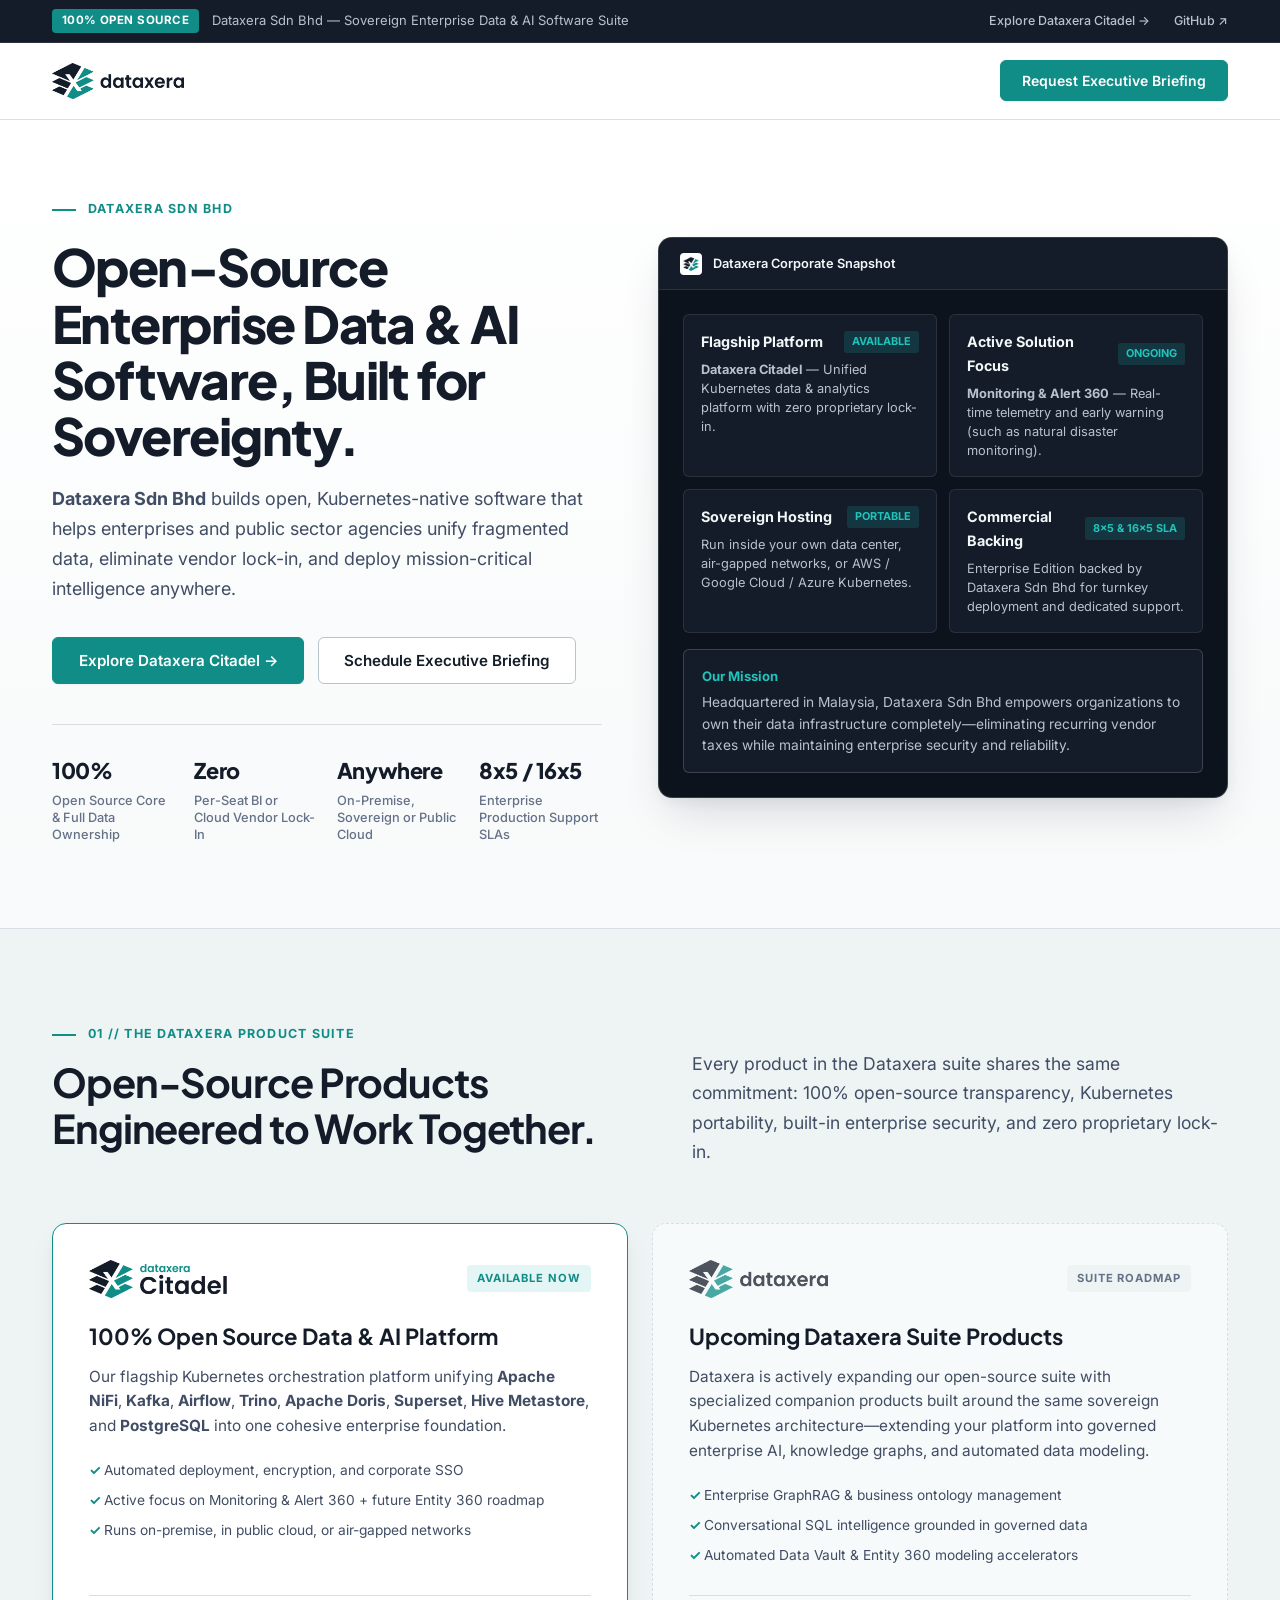
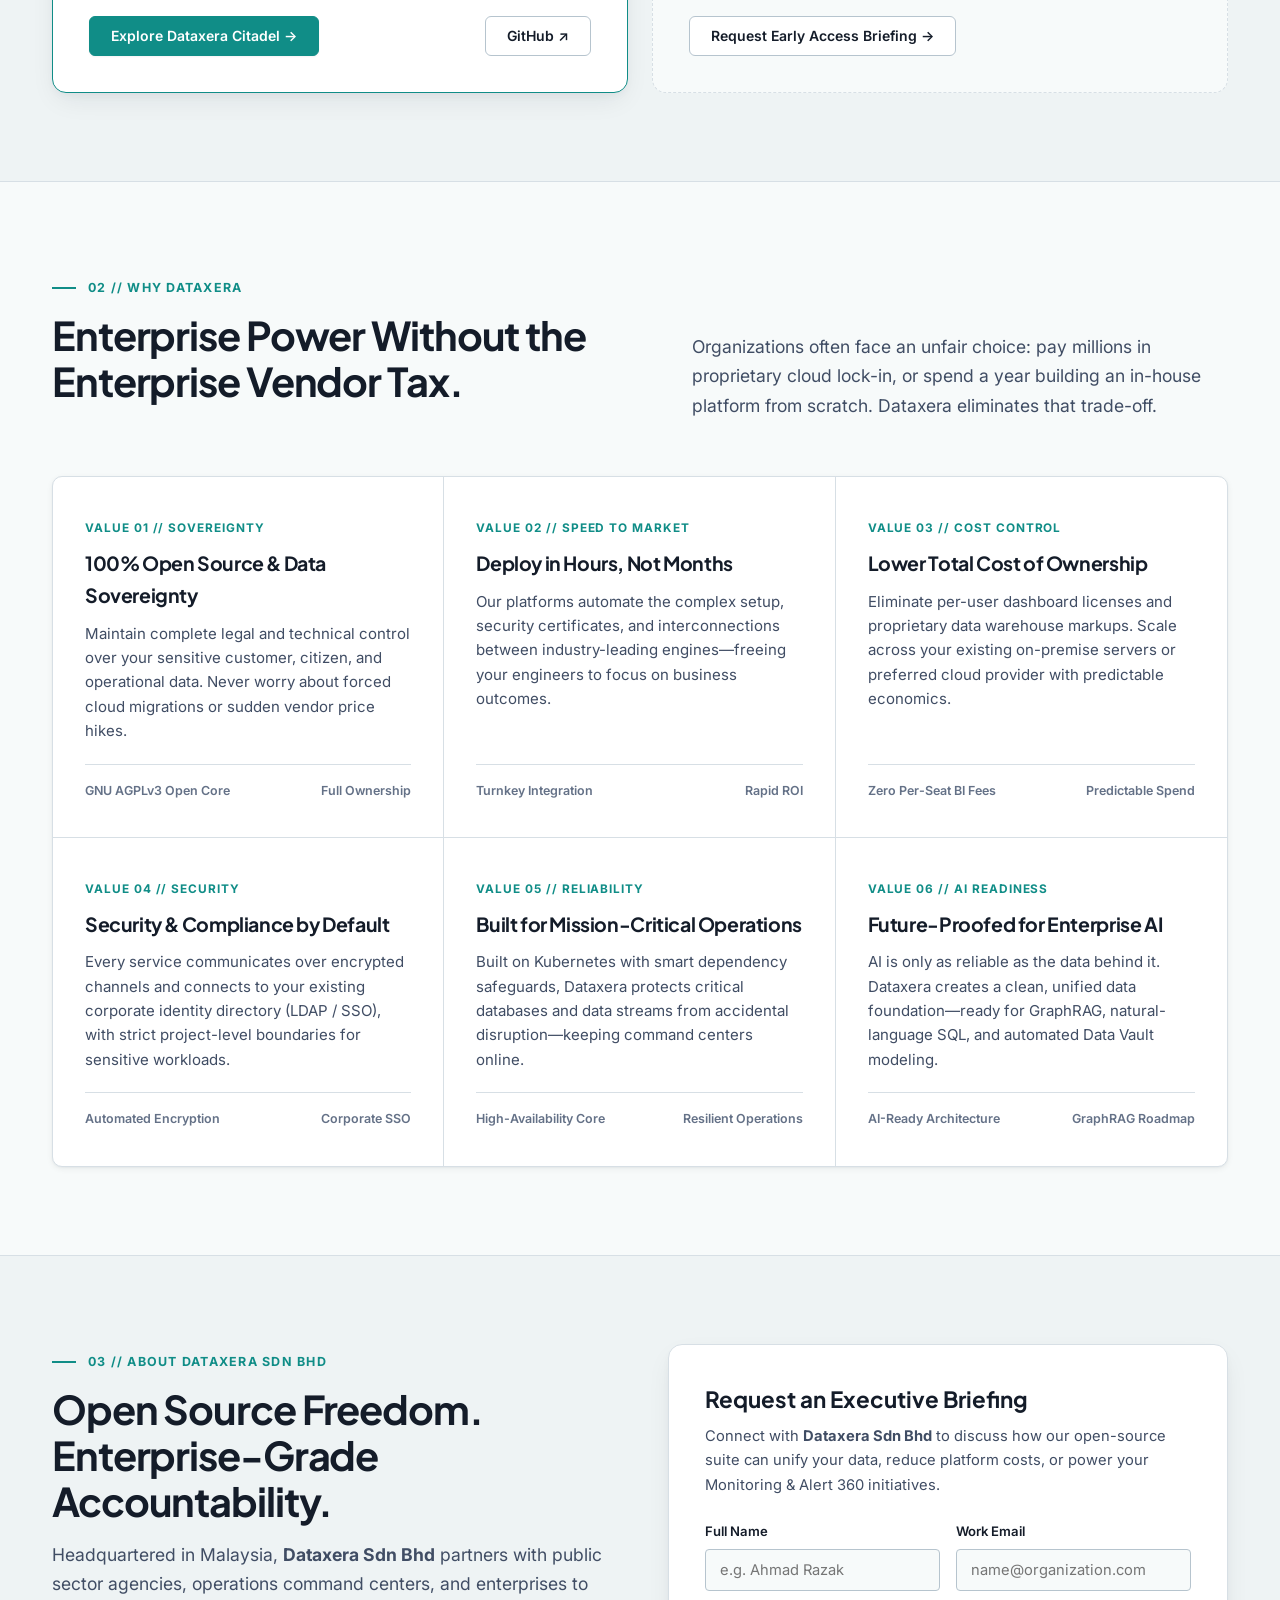
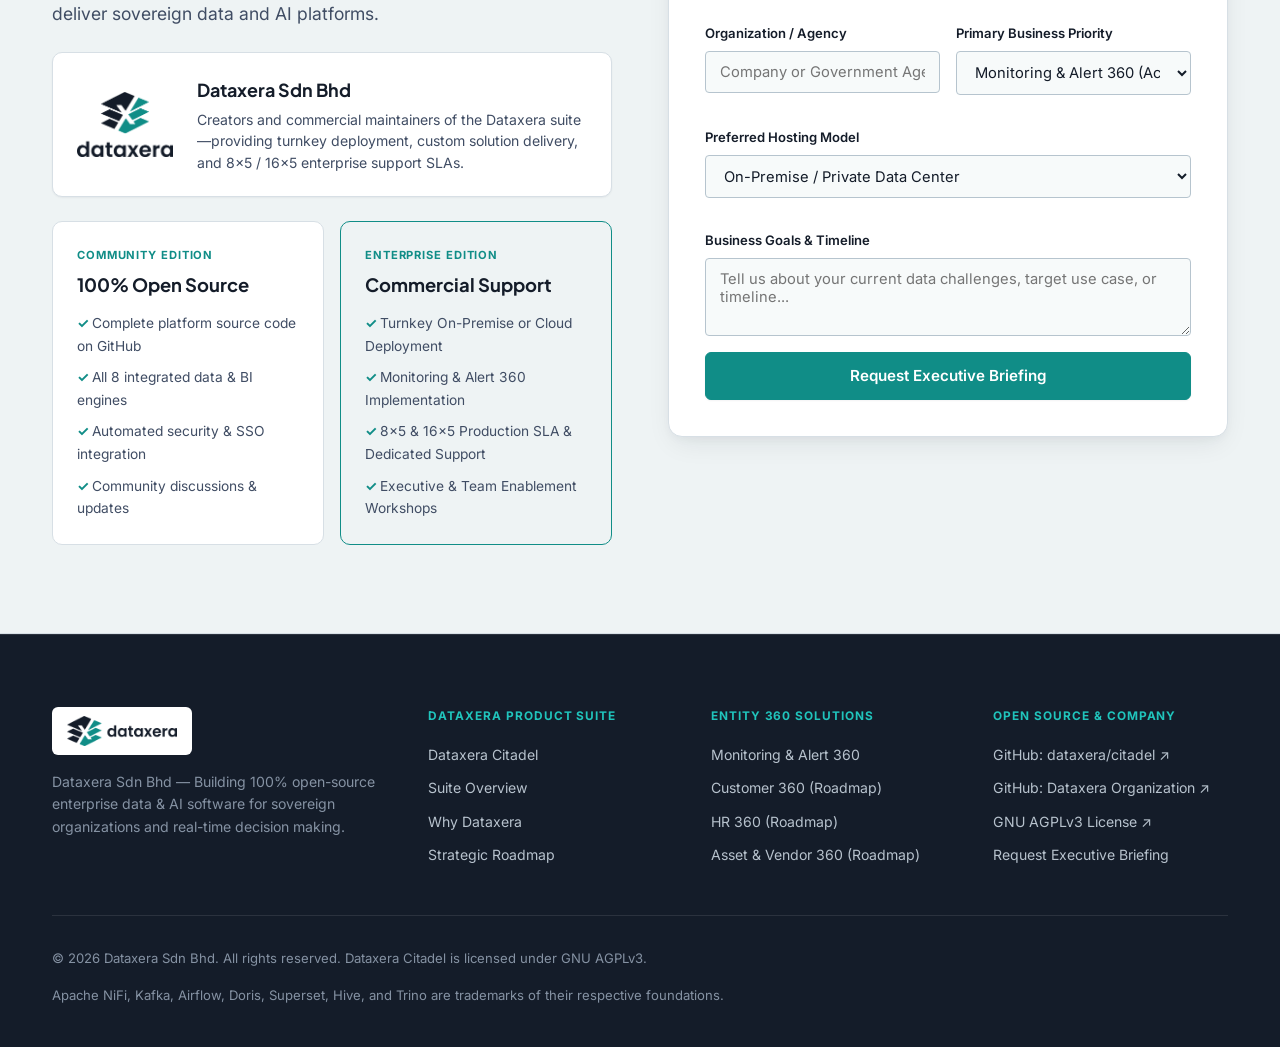
==== commit 89ec49b1: "Move Entity 360 and Strategic Roadmap to front page and link Phase 1 to Citadel" ====
--- a/index.html
+++ b/index.html
@@ -477,16 +477,17 @@
             <li><a href="products/citadel/index.html" id="footer-link-citadel">Dataxera Citadel</a></li>
             <li><a href="#products" id="footer-link-suite">Suite Overview</a></li>
             <li><a href="#platform" id="footer-link-why">Why Dataxera</a></li>
+            <li><a href="#roadmap" id="footer-link-roadmap">Strategic Roadmap</a></li>
           </ul>
         </div>
 
         <div>
           <div class="footer-col-title">Entity 360 Solutions</div>
           <ul class="footer-links">
-            <li><a href="products/citadel/index.html#solutions" id="footer-link-disaster">Monitoring &amp; Alert 360</a></li>
-            <li><a href="products/citadel/index.html#solutions" id="footer-link-customer360">Customer 360 (Roadmap)</a></li>
-            <li><a href="products/citadel/index.html#solutions" id="footer-link-hr360">HR 360 (Roadmap)</a></li>
-            <li><a href="products/citadel/index.html#solutions" id="footer-link-asset360">Asset &amp; Vendor 360 (Roadmap)</a></li>
+            <li><a href="#solutions" id="footer-link-disaster">Monitoring &amp; Alert 360</a></li>
+            <li><a href="#solutions" id="footer-link-customer360">Customer 360 (Roadmap)</a></li>
+            <li><a href="#solutions" id="footer-link-hr360">HR 360 (Roadmap)</a></li>
+            <li><a href="#solutions" id="footer-link-asset360">Asset &amp; Vendor 360 (Roadmap)</a></li>
           </ul>
         </div>
 
--- a/index.css
+++ b/index.css
@@ -1917,3 +1917,21 @@
     padding: 1.5rem;
   }
 }
+
+.phase-cta-link {
+  display: inline-flex;
+  align-items: center;
+  gap: 0.35rem;
+  margin-top: 0.9rem;
+  font-size: 0.85rem;
+  font-weight: 700;
+  color: var(--brand-teal);
+  text-decoration: none;
+  transition: color 0.15s ease, transform 0.15s ease;
+}
+
+.phase-cta-link:hover {
+  color: var(--brand-teal-deep);
+  text-decoration: underline;
+}
+
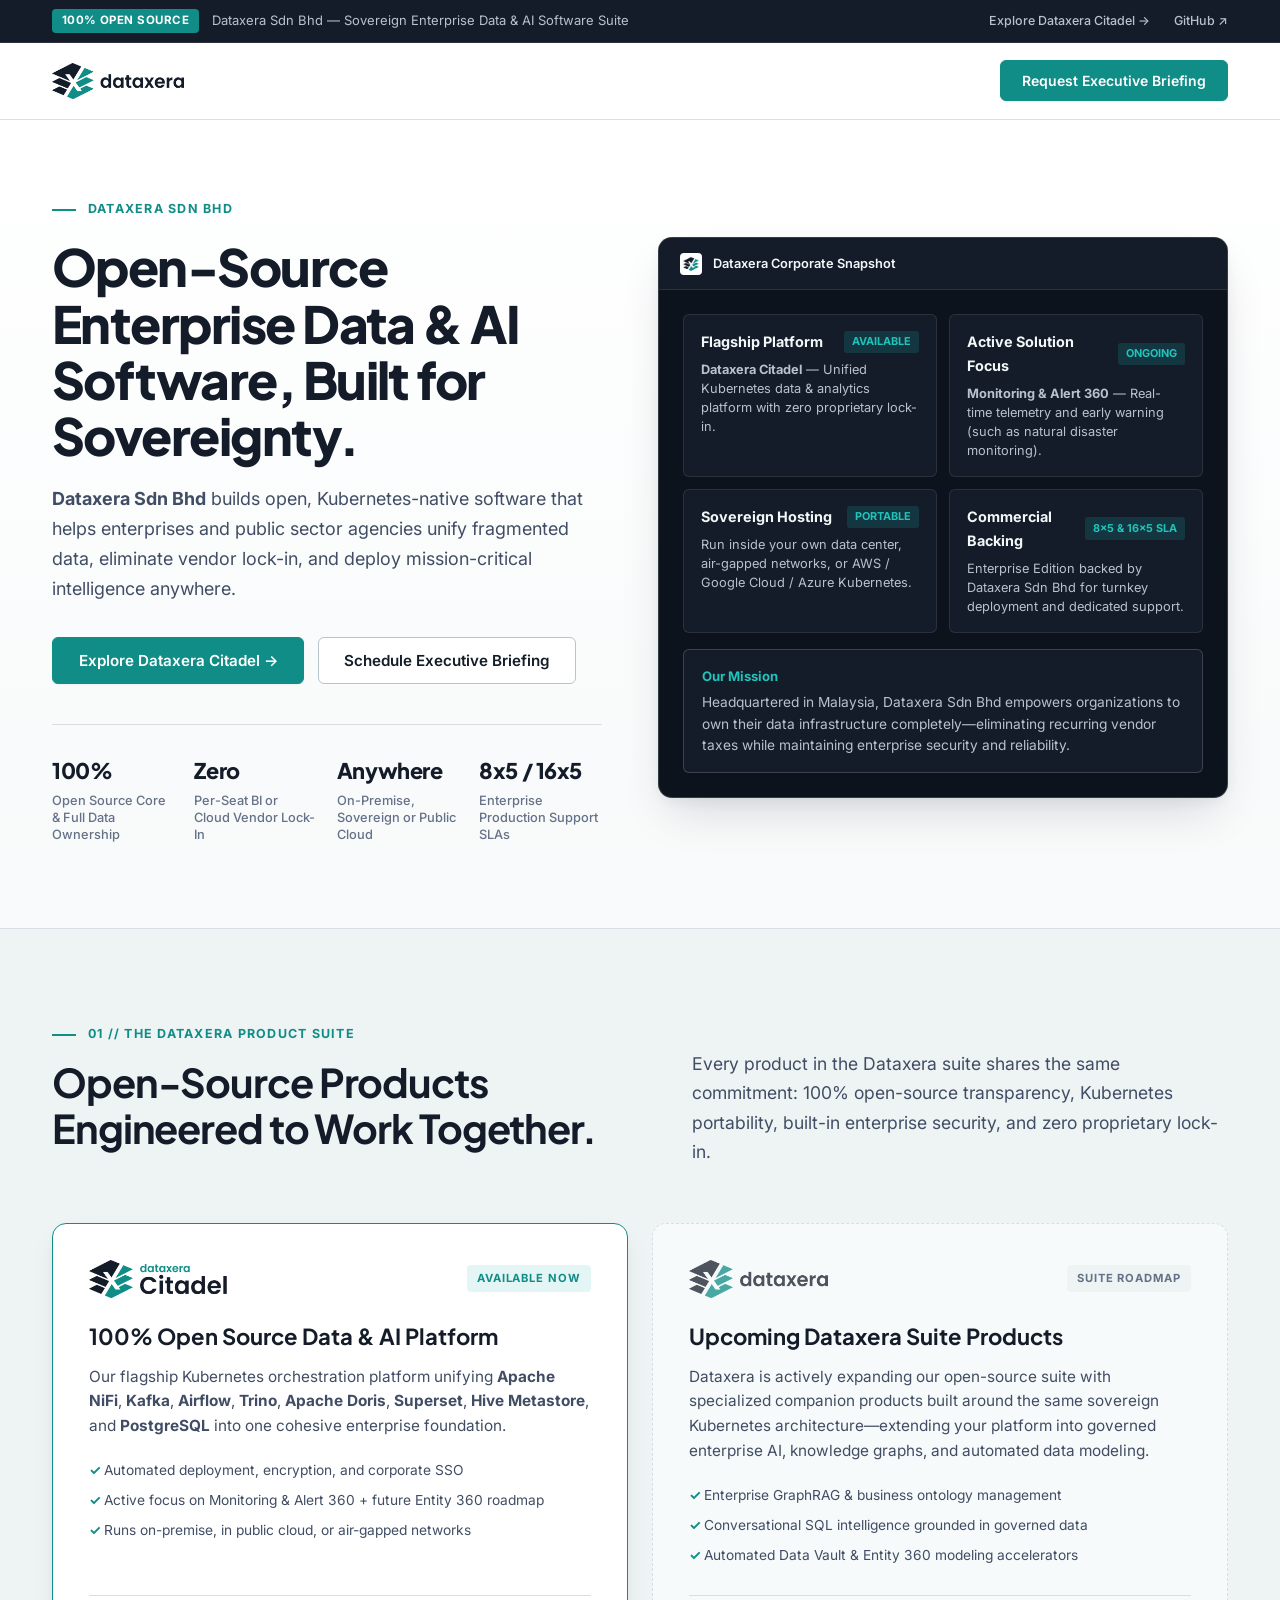
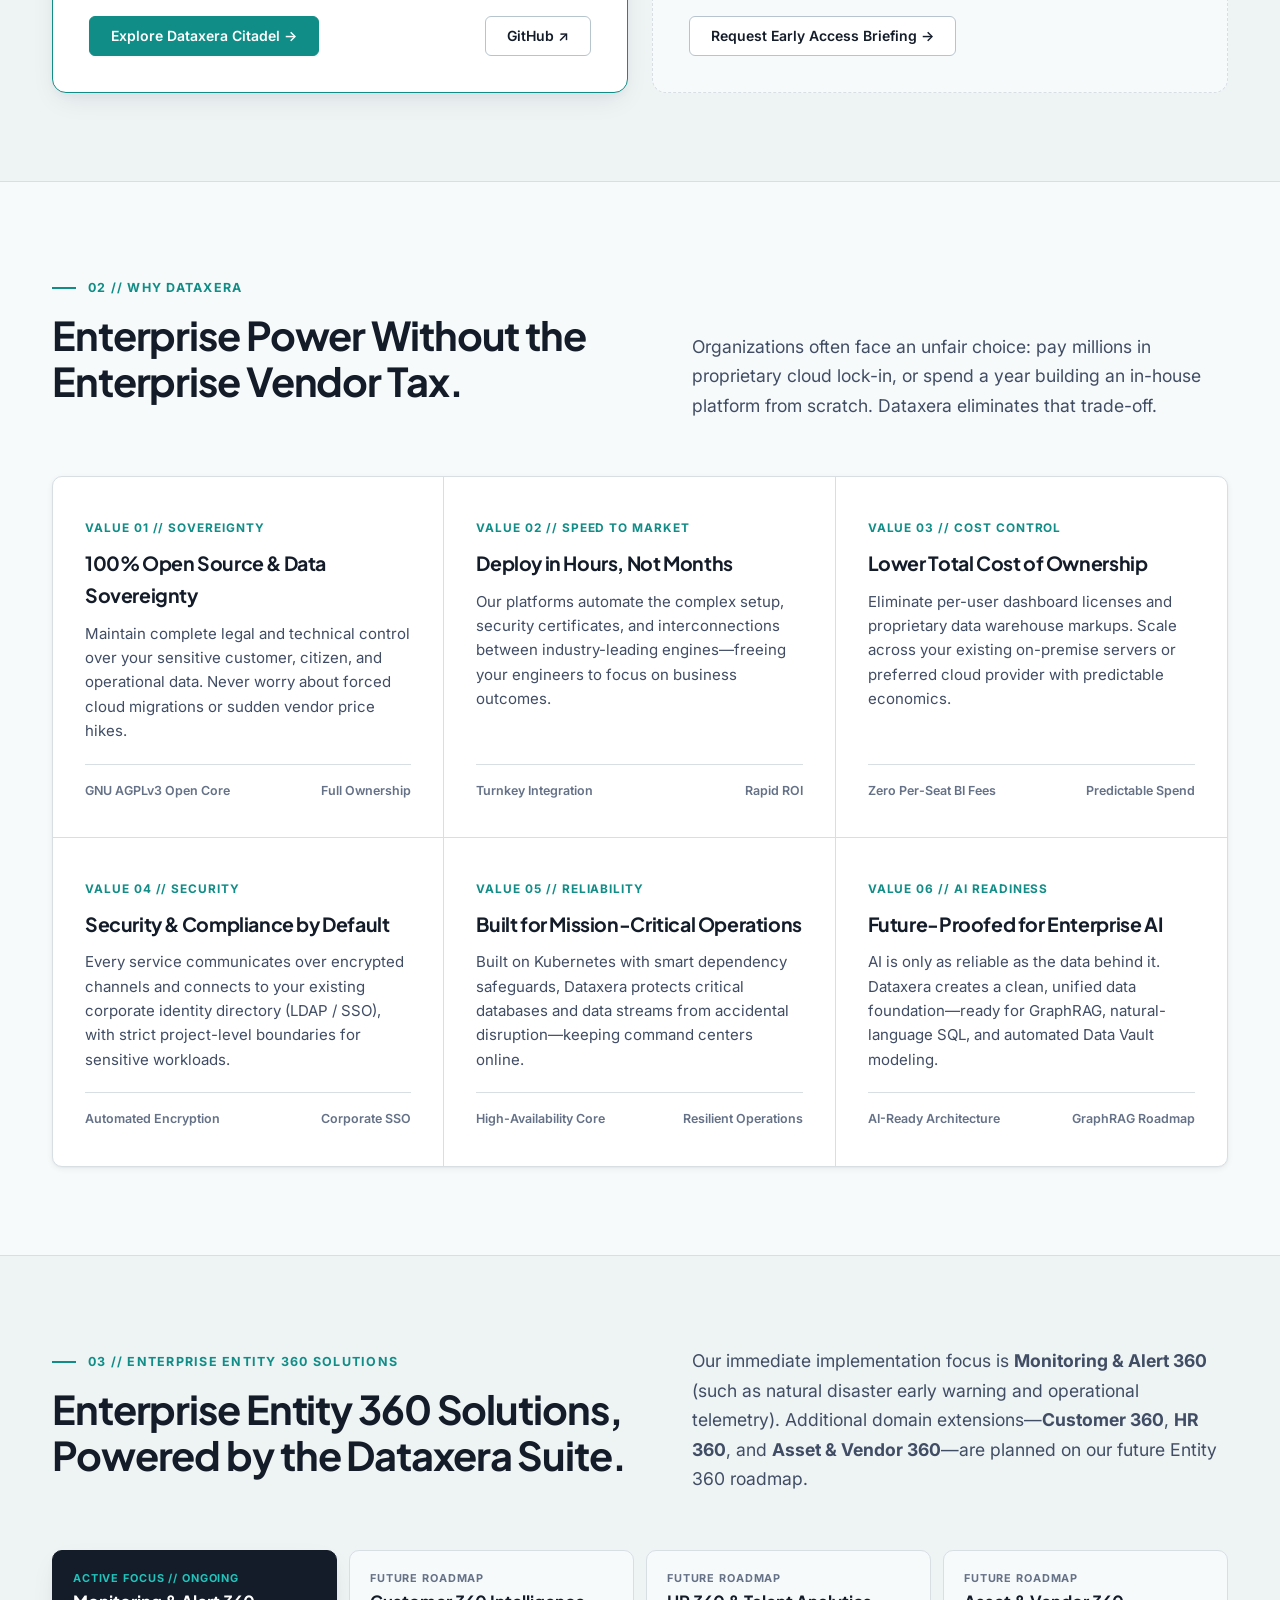
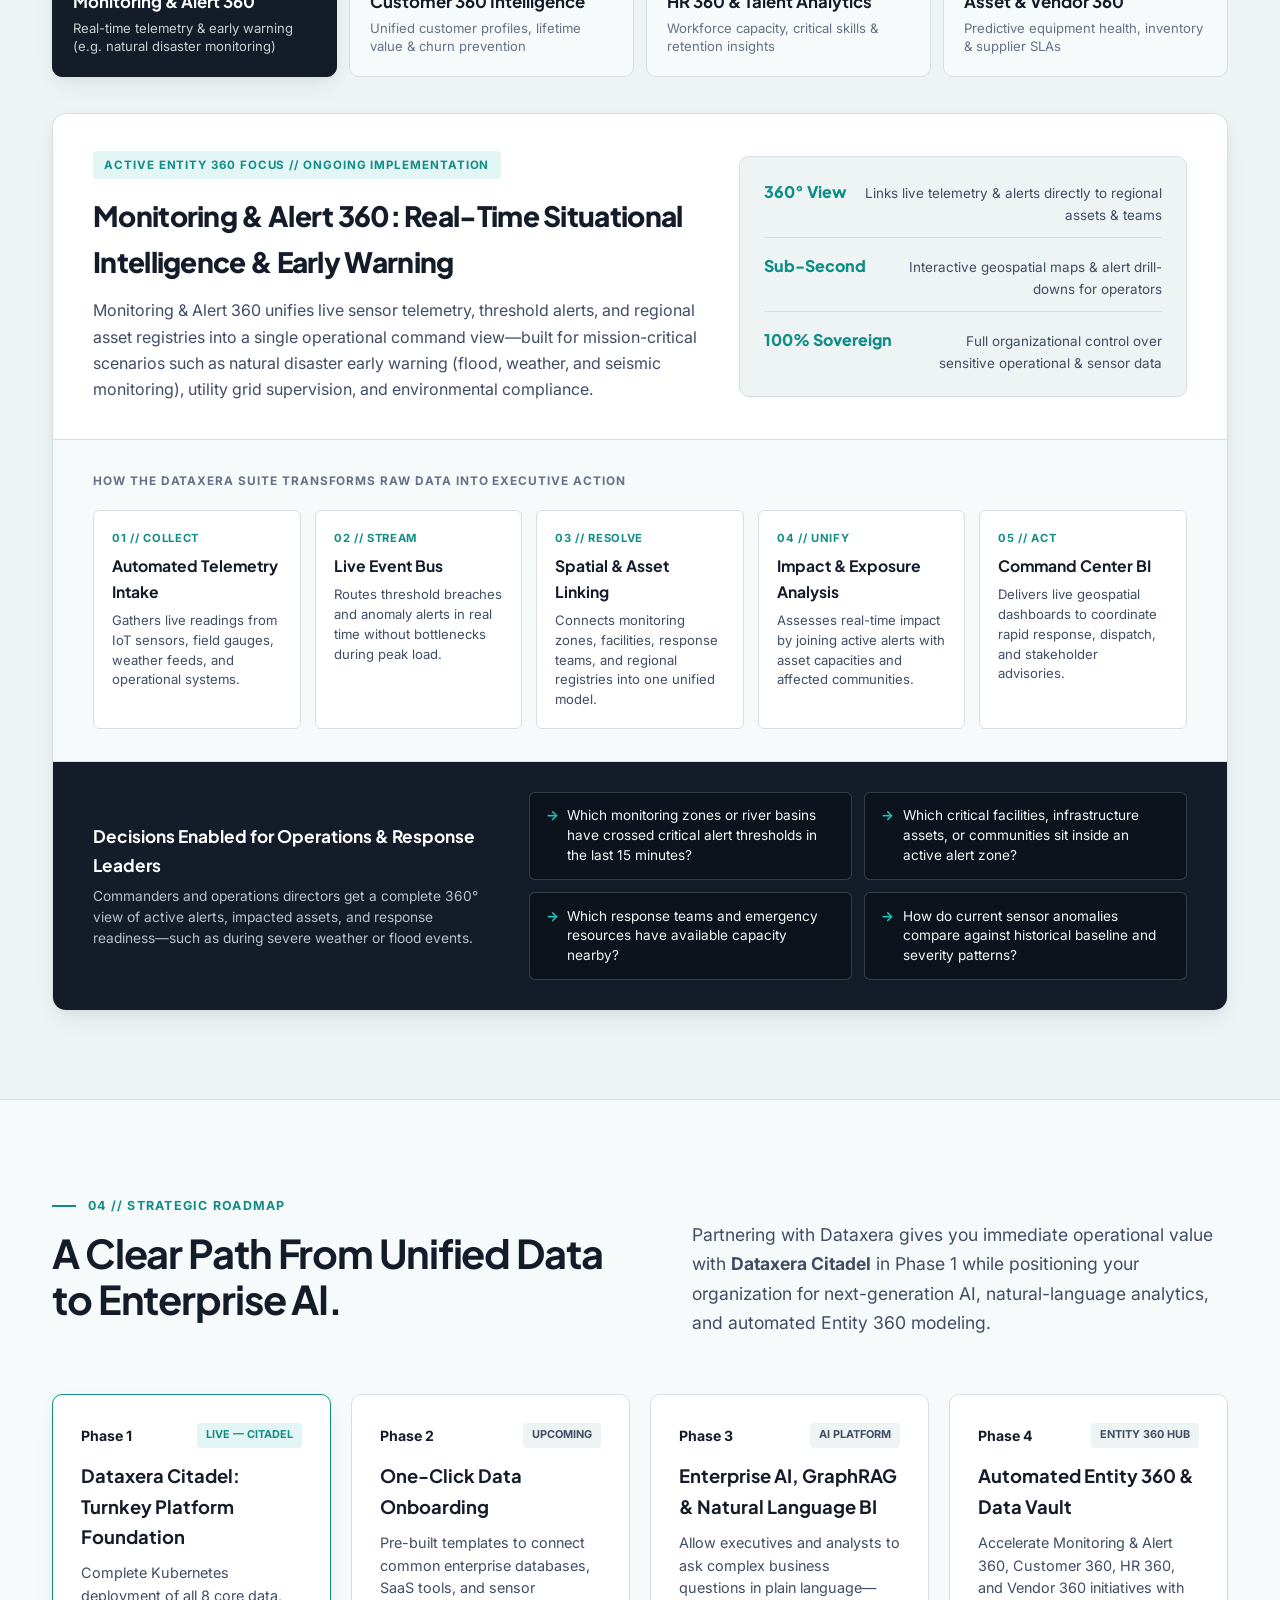
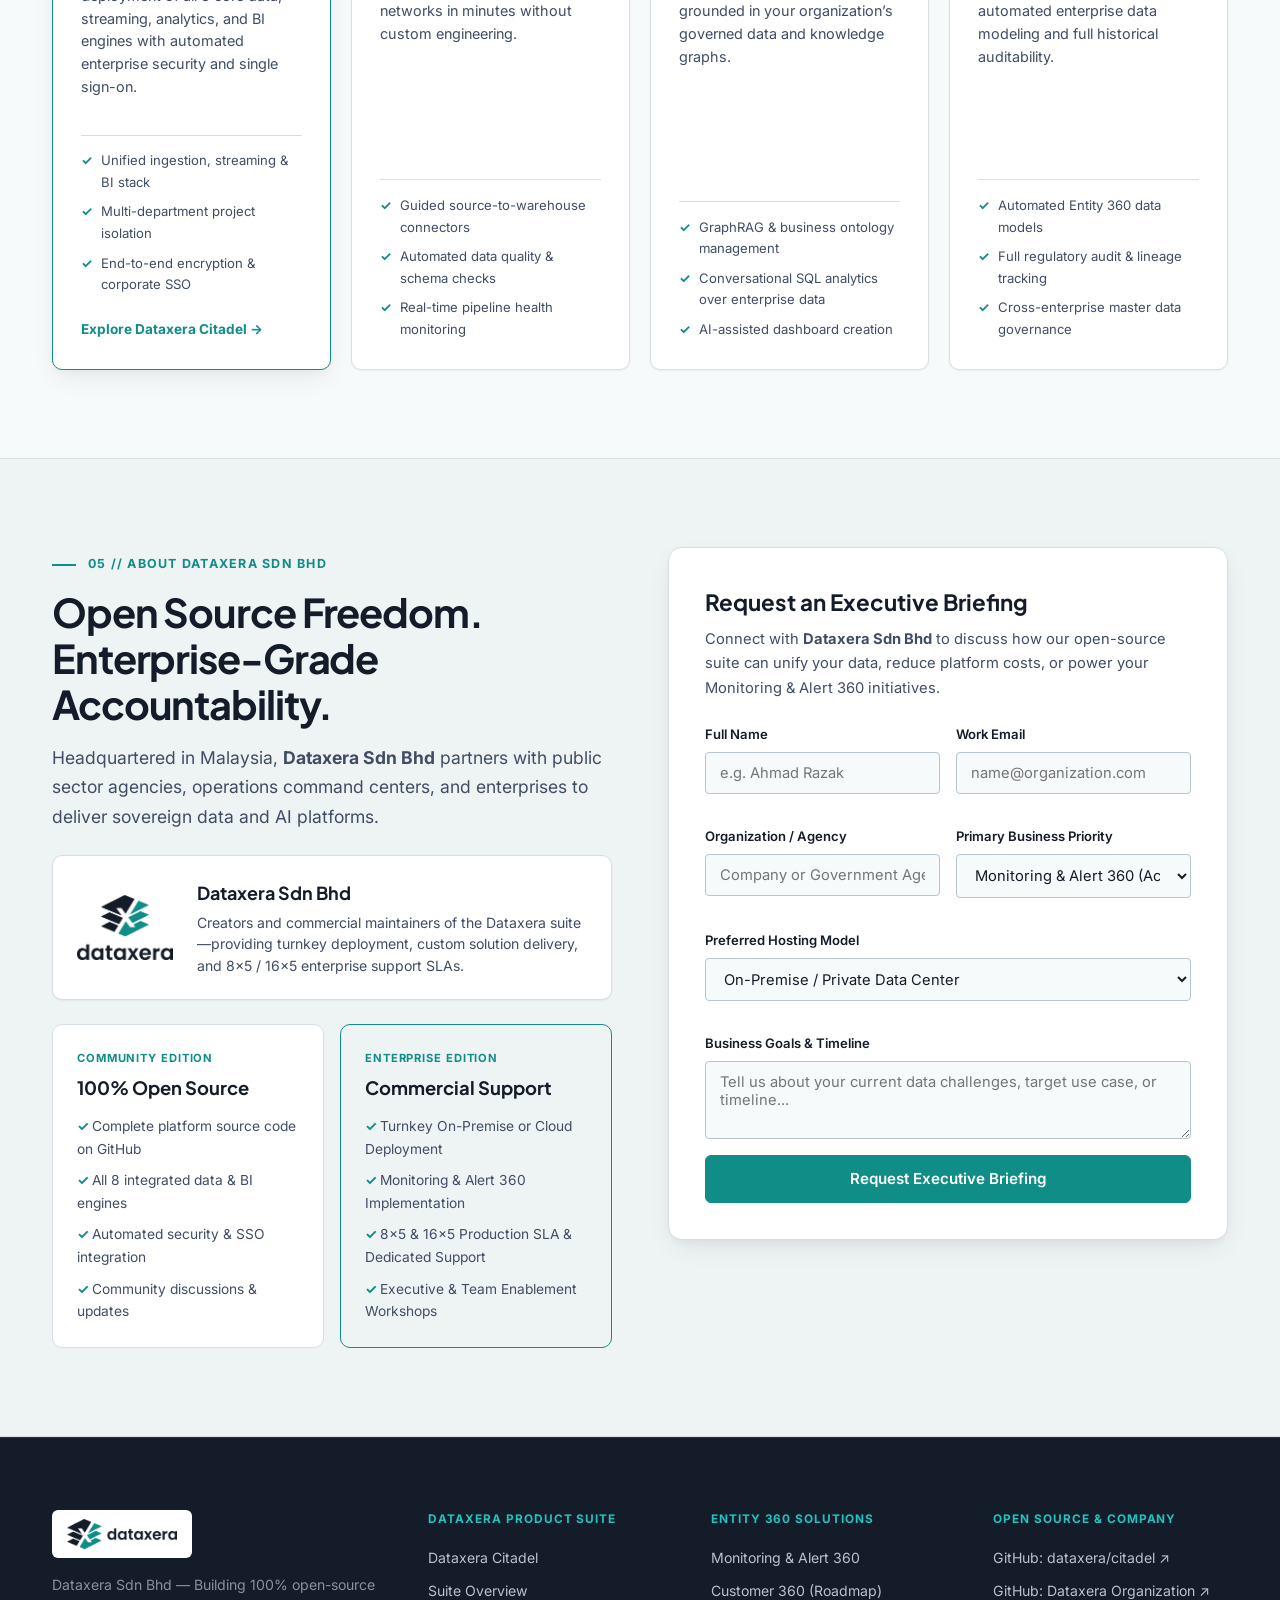
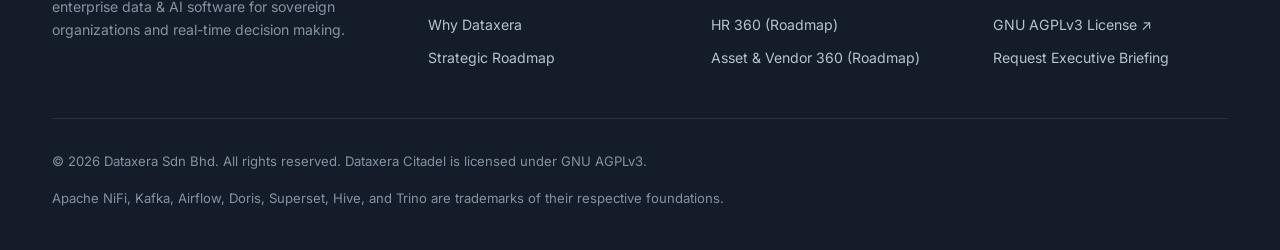
==== commit caf3834d: "Add Section 03 Entity 360 Solutions and Section 04 Strategic Roadmap to front page" ====
--- a/index.html
+++ b/index.html
@@ -351,12 +351,189 @@
     </section>
 
     <!-- ======================================================================
-         Section 03 — About Dataxera Sdn Bhd & Executive Briefing
+         Section 03 — Enterprise Entity 360 Solutions
+         ====================================================================== -->
+    <section class="section-block section-subtle" id="solutions">
+      <div class="container">
+        <div class="section-header-split">
+          <div>
+            <div class="section-kicker">03 // ENTERPRISE ENTITY 360 SOLUTIONS</div>
+            <h2 class="section-title">
+              Enterprise Entity 360 Solutions, Powered by the Dataxera Suite.
+            </h2>
+          </div>
+          <p class="section-lead">
+            Our immediate implementation focus is <strong>Monitoring &amp; Alert 360</strong> (such as natural disaster early warning and operational telemetry). Additional domain extensions—<strong>Customer 360</strong>, <strong>HR 360</strong>, and <strong>Asset &amp; Vendor 360</strong>—are planned on our future Entity 360 roadmap.
+          </p>
+        </div>
+
+        <!-- Interactive Solution Switcher Tabs -->
+        <div class="solutions-tabs-nav" role="tablist" aria-label="Select Entity 360 use case">
+          <button type="button" class="solution-tab active" data-solution="disaster" id="sol-tab-disaster" role="tab">
+            <span class="solution-tab-badge">ACTIVE FOCUS // ONGOING</span>
+            <span class="solution-tab-title">Monitoring &amp; Alert 360</span>
+            <span class="solution-tab-sub">Real-time telemetry &amp; early warning (e.g. natural disaster monitoring)</span>
+          </button>
+
+          <button type="button" class="solution-tab roadmap-tab" data-solution="customer360" id="sol-tab-customer360" role="tab">
+            <span class="solution-tab-badge roadmap-badge">FUTURE ROADMAP</span>
+            <span class="solution-tab-title">Customer 360 Intelligence</span>
+            <span class="solution-tab-sub">Unified customer profiles, lifetime value &amp; churn prevention</span>
+          </button>
+
+          <button type="button" class="solution-tab roadmap-tab" data-solution="hr360" id="sol-tab-hr360" role="tab">
+            <span class="solution-tab-badge roadmap-badge">FUTURE ROADMAP</span>
+            <span class="solution-tab-title">HR 360 &amp; Talent Analytics</span>
+            <span class="solution-tab-sub">Workforce capacity, critical skills &amp; retention insights</span>
+          </button>
+
+          <button type="button" class="solution-tab roadmap-tab" data-solution="asset360" id="sol-tab-asset360" role="tab">
+            <span class="solution-tab-badge roadmap-badge">FUTURE ROADMAP</span>
+            <span class="solution-tab-title">Asset &amp; Vendor 360</span>
+            <span class="solution-tab-sub">Predictive equipment health, inventory &amp; supplier SLAs</span>
+          </button>
+        </div>
+
+        <!-- Active Solution Showcase -->
+        <div class="blueprint-panel" aria-live="polite">
+          <div class="blueprint-top">
+            <div>
+              <span class="blueprint-status-tag entity-tag" id="bp-tag">ACTIVE ENTITY 360 FOCUS // ONGOING IMPLEMENTATION</span>
+              <h3 class="blueprint-headline" id="bp-headline">
+                Monitoring &amp; Alert 360: Real-Time Situational Intelligence &amp; Early Warning
+              </h3>
+              <p class="blueprint-narrative" id="bp-narrative">
+                Monitoring &amp; Alert 360 unifies live sensor telemetry, threshold alerts, and regional asset registries into a single operational command view—built for mission-critical scenarios such as natural disaster early warning (flood, weather, and seismic monitoring), utility grid supervision, and environmental compliance.
+              </p>
+            </div>
+            <div class="blueprint-outcomes" id="bp-outcomes">
+              <!-- Populated by app.js -->
+            </div>
+          </div>
+
+          <div class="blueprint-pipeline-section">
+            <div class="pipeline-section-label">HOW THE DATAXERA SUITE TRANSFORMS RAW DATA INTO EXECUTIVE ACTION</div>
+            <div class="pipeline-stages-grid" id="bp-stages">
+              <!-- Populated by app.js -->
+            </div>
+          </div>
+
+          <div class="blueprint-questions-footer">
+            <div class="questions-footer-info">
+              <h4 id="bp-questions-title">Decisions Enabled for Crisis &amp; Operations Leaders</h4>
+              <p id="bp-questions-desc">
+                Commanders and agency directors get a complete 360° view of affected regions, assets, and communities without manual spreadsheet consolidation.
+              </p>
+            </div>
+            <div class="executive-questions-list" id="bp-questions-list">
+              <!-- Populated by app.js -->
+            </div>
+          </div>
+        </div>
+      </div>
+    </section>
+
+    <!-- ======================================================================
+         Section 04 — Strategic Product Roadmap
+         ====================================================================== -->
+    <section class="section-block" id="roadmap">
+      <div class="container">
+        <div class="section-header-split">
+          <div>
+            <div class="section-kicker">04 // STRATEGIC ROADMAP</div>
+            <h2 class="section-title">
+              A Clear Path From Unified Data to Enterprise AI.
+            </h2>
+          </div>
+          <p class="section-lead">
+            Partnering with Dataxera gives you immediate operational value with <strong>Dataxera Citadel</strong> in Phase 1 while positioning your organization for next-generation AI, natural-language analytics, and automated Entity 360 modeling.
+          </p>
+        </div>
+
+        <div class="roadmap-timeline">
+          <article class="roadmap-phase current-phase">
+            <div>
+              <div class="phase-header">
+                <span class="phase-version">Phase 1</span>
+                <span class="phase-status active">Live — Citadel</span>
+              </div>
+              <h3 class="phase-title">Dataxera Citadel: Turnkey Platform Foundation</h3>
+              <p class="phase-desc">
+                Complete Kubernetes deployment of all 8 core data, streaming, analytics, and BI engines with automated enterprise security and single sign-on.
+              </p>
+            </div>
+            <div class="phase-deliverables">
+              <span class="phase-deliverable-item">Unified ingestion, streaming &amp; BI stack</span>
+              <span class="phase-deliverable-item">Multi-department project isolation</span>
+              <span class="phase-deliverable-item">End-to-end encryption &amp; corporate SSO</span>
+              <a href="products/citadel/index.html" class="phase-cta-link" id="phase1-citadel-link">Explore Dataxera Citadel →</a>
+            </div>
+          </article>
+
+          <article class="roadmap-phase">
+            <div>
+              <div class="phase-header">
+                <span class="phase-version">Phase 2</span>
+                <span class="phase-status">Upcoming</span>
+              </div>
+              <h3 class="phase-title">One-Click Data Onboarding</h3>
+              <p class="phase-desc">
+                Pre-built templates to connect common enterprise databases, SaaS tools, and sensor networks in minutes without custom engineering.
+              </p>
+            </div>
+            <div class="phase-deliverables">
+              <span class="phase-deliverable-item">Guided source-to-warehouse connectors</span>
+              <span class="phase-deliverable-item">Automated data quality &amp; schema checks</span>
+              <span class="phase-deliverable-item">Real-time pipeline health monitoring</span>
+            </div>
+          </article>
+
+          <article class="roadmap-phase">
+            <div>
+              <div class="phase-header">
+                <span class="phase-version">Phase 3</span>
+                <span class="phase-status">AI Platform</span>
+              </div>
+              <h3 class="phase-title">Enterprise AI, GraphRAG &amp; Natural Language BI</h3>
+              <p class="phase-desc">
+                Allow executives and analysts to ask complex business questions in plain language—grounded in your organization’s governed data and knowledge graphs.
+              </p>
+            </div>
+            <div class="phase-deliverables">
+              <span class="phase-deliverable-item">GraphRAG &amp; business ontology management</span>
+              <span class="phase-deliverable-item">Conversational SQL analytics over enterprise data</span>
+              <span class="phase-deliverable-item">AI-assisted dashboard creation</span>
+            </div>
+          </article>
+
+          <article class="roadmap-phase">
+            <div>
+              <div class="phase-header">
+                <span class="phase-version">Phase 4</span>
+                <span class="phase-status">Entity 360 Hub</span>
+              </div>
+              <h3 class="phase-title">Automated Entity 360 &amp; Data Vault</h3>
+              <p class="phase-desc">
+                Accelerate Monitoring &amp; Alert 360, Customer 360, HR 360, and Vendor 360 initiatives with automated enterprise data modeling and full historical auditability.
+              </p>
+            </div>
+            <div class="phase-deliverables">
+              <span class="phase-deliverable-item">Automated Entity 360 data models</span>
+              <span class="phase-deliverable-item">Full regulatory audit &amp; lineage tracking</span>
+              <span class="phase-deliverable-item">Cross-enterprise master data governance</span>
+            </div>
+          </article>
+        </div>
+      </div>
+    </section>
+
+    <!-- ======================================================================
+         Section 05 — About Dataxera Sdn Bhd & Executive Briefing
          ====================================================================== -->
     <section class="section-block section-subtle" id="company">
       <div class="container corporate-grid">
         <div>
-          <div class="section-kicker">03 // ABOUT DATAXERA SDN BHD</div>
+          <div class="section-kicker">05 // ABOUT DATAXERA SDN BHD</div>
           <h2 class="section-title">
             Open Source Freedom. Enterprise-Grade Accountability.
           </h2>
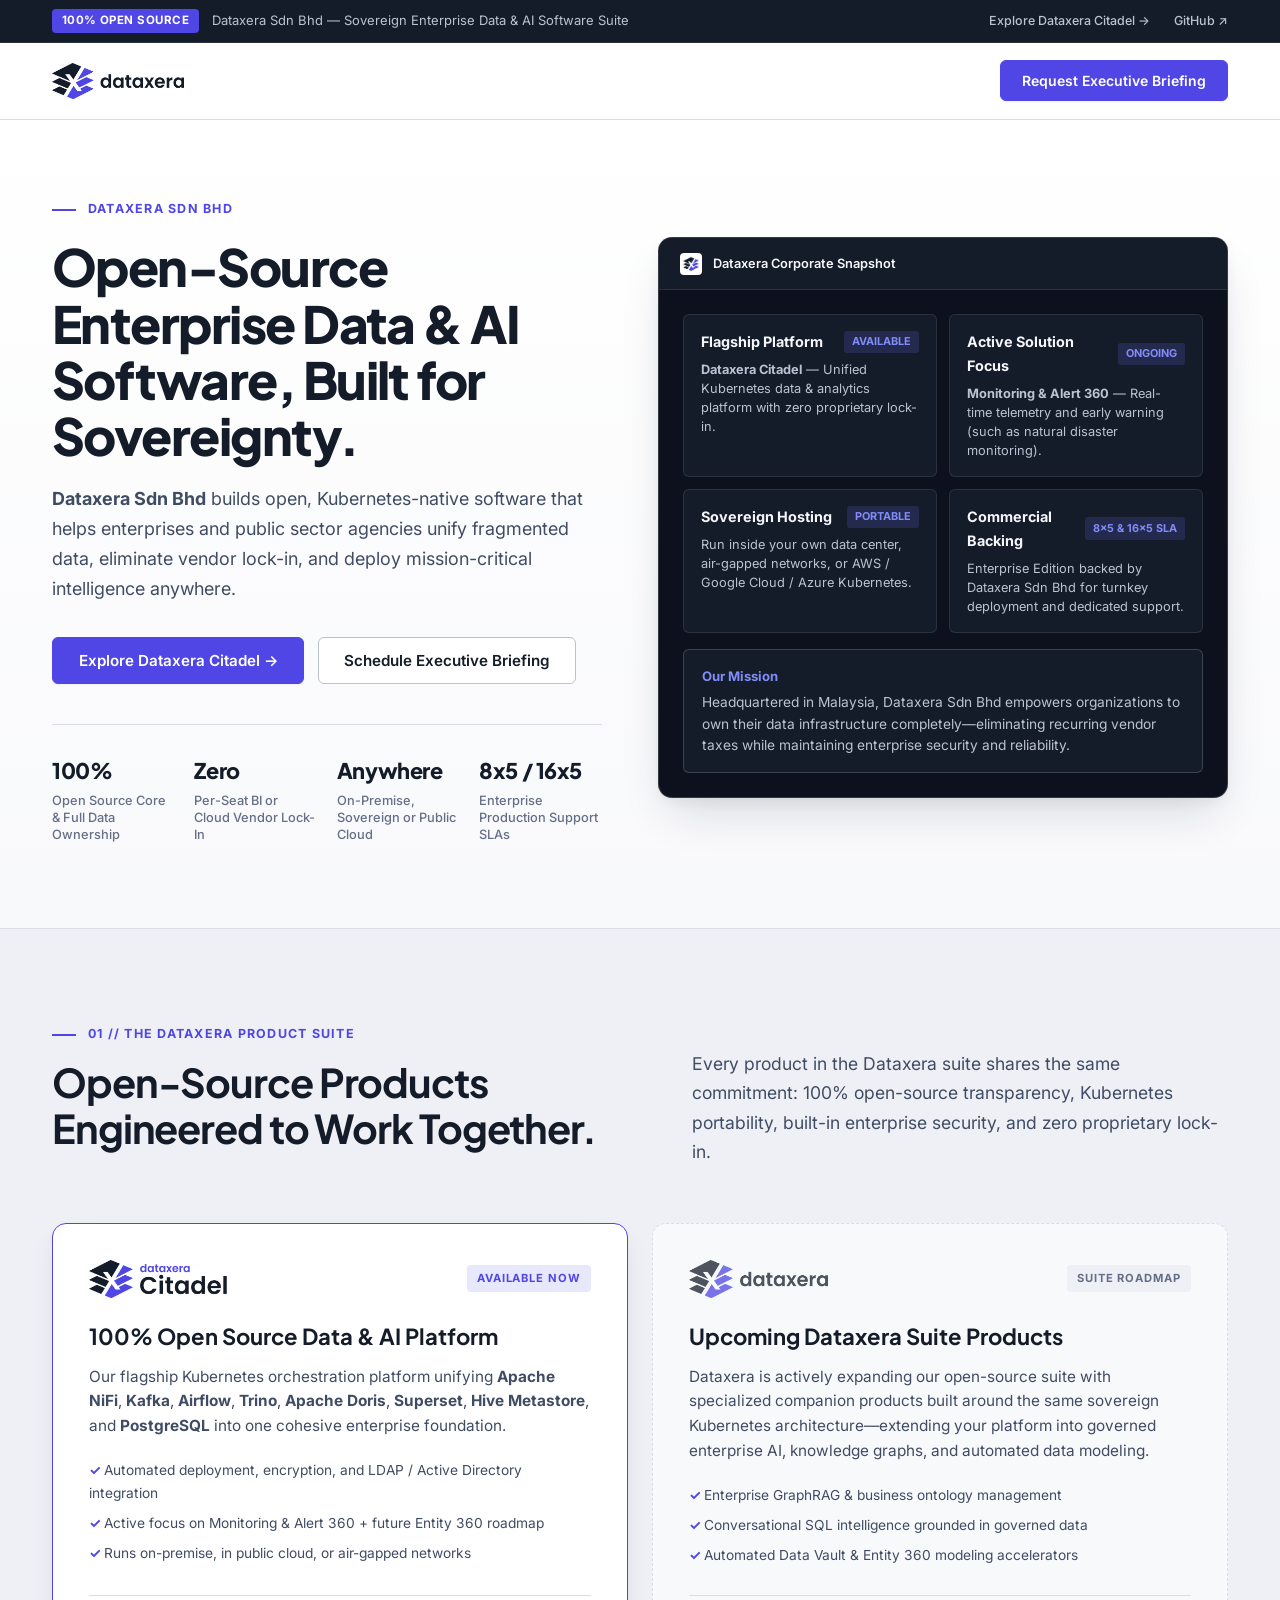
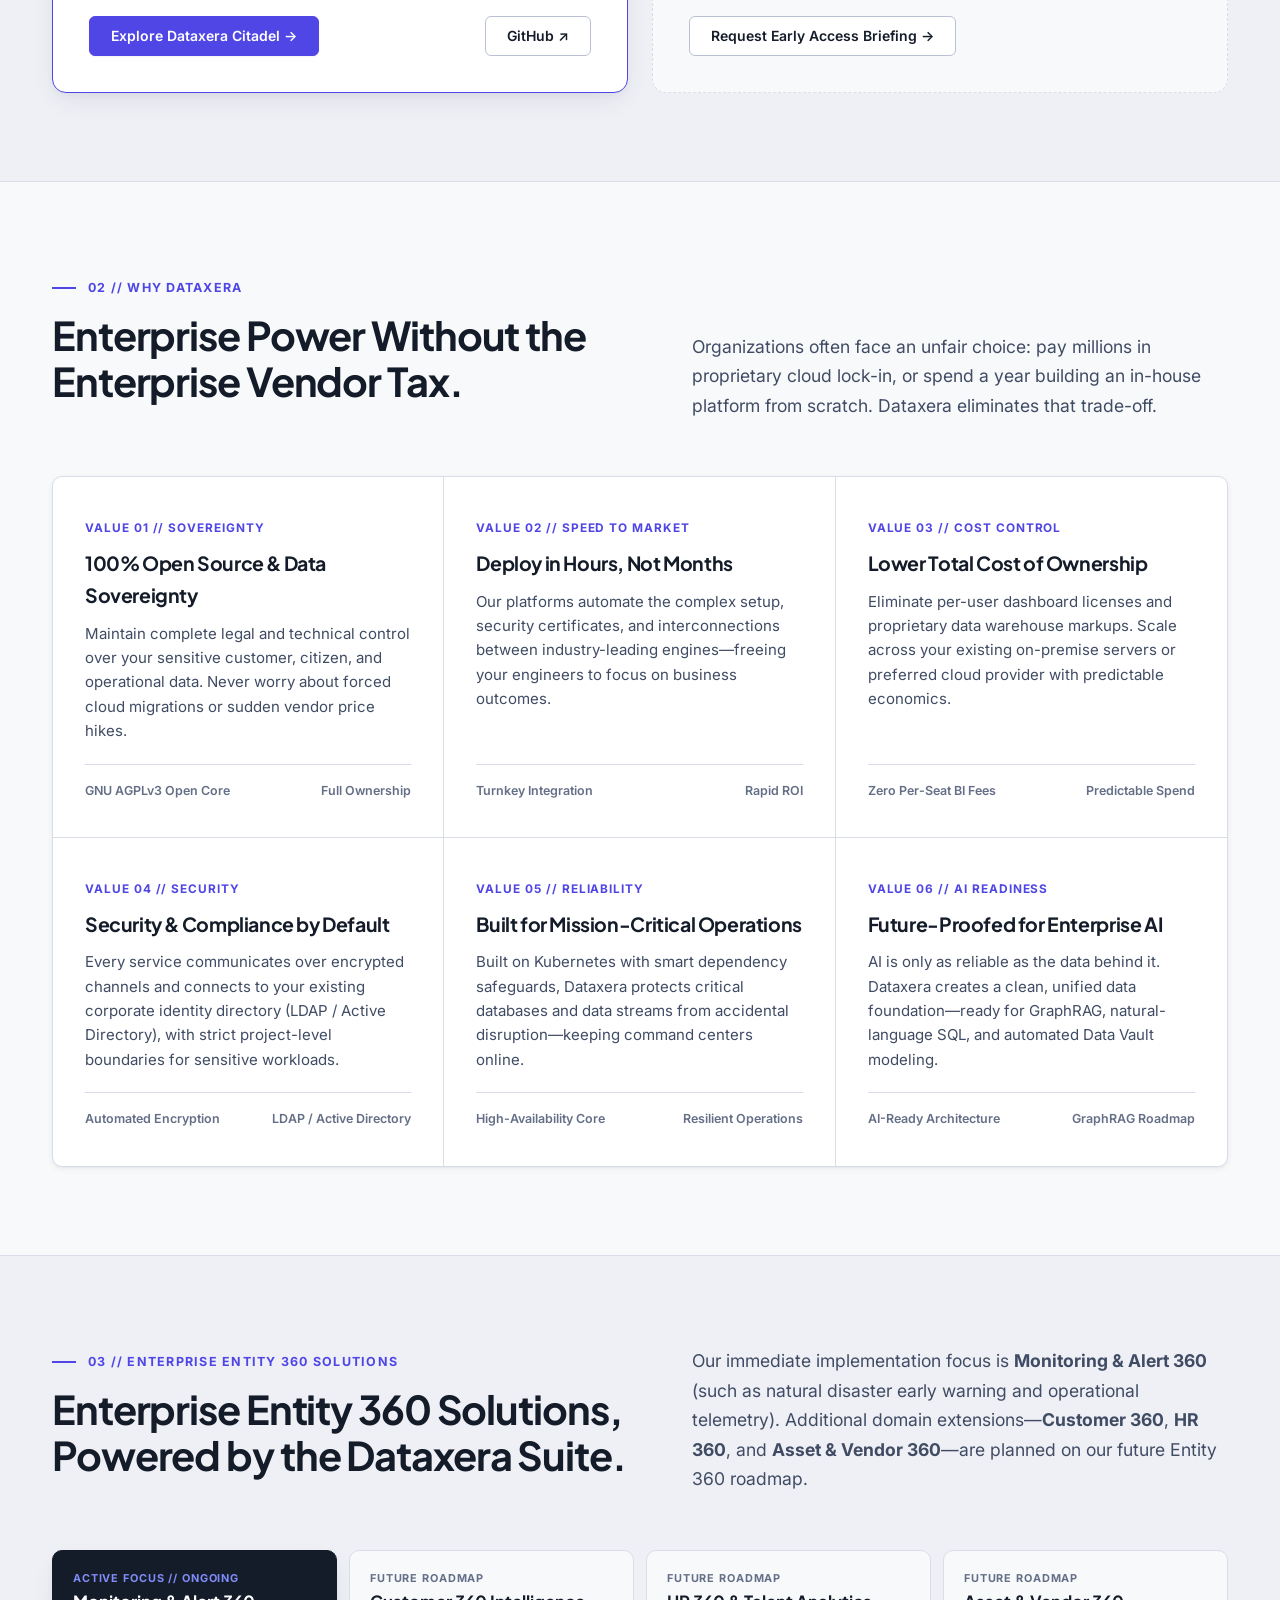
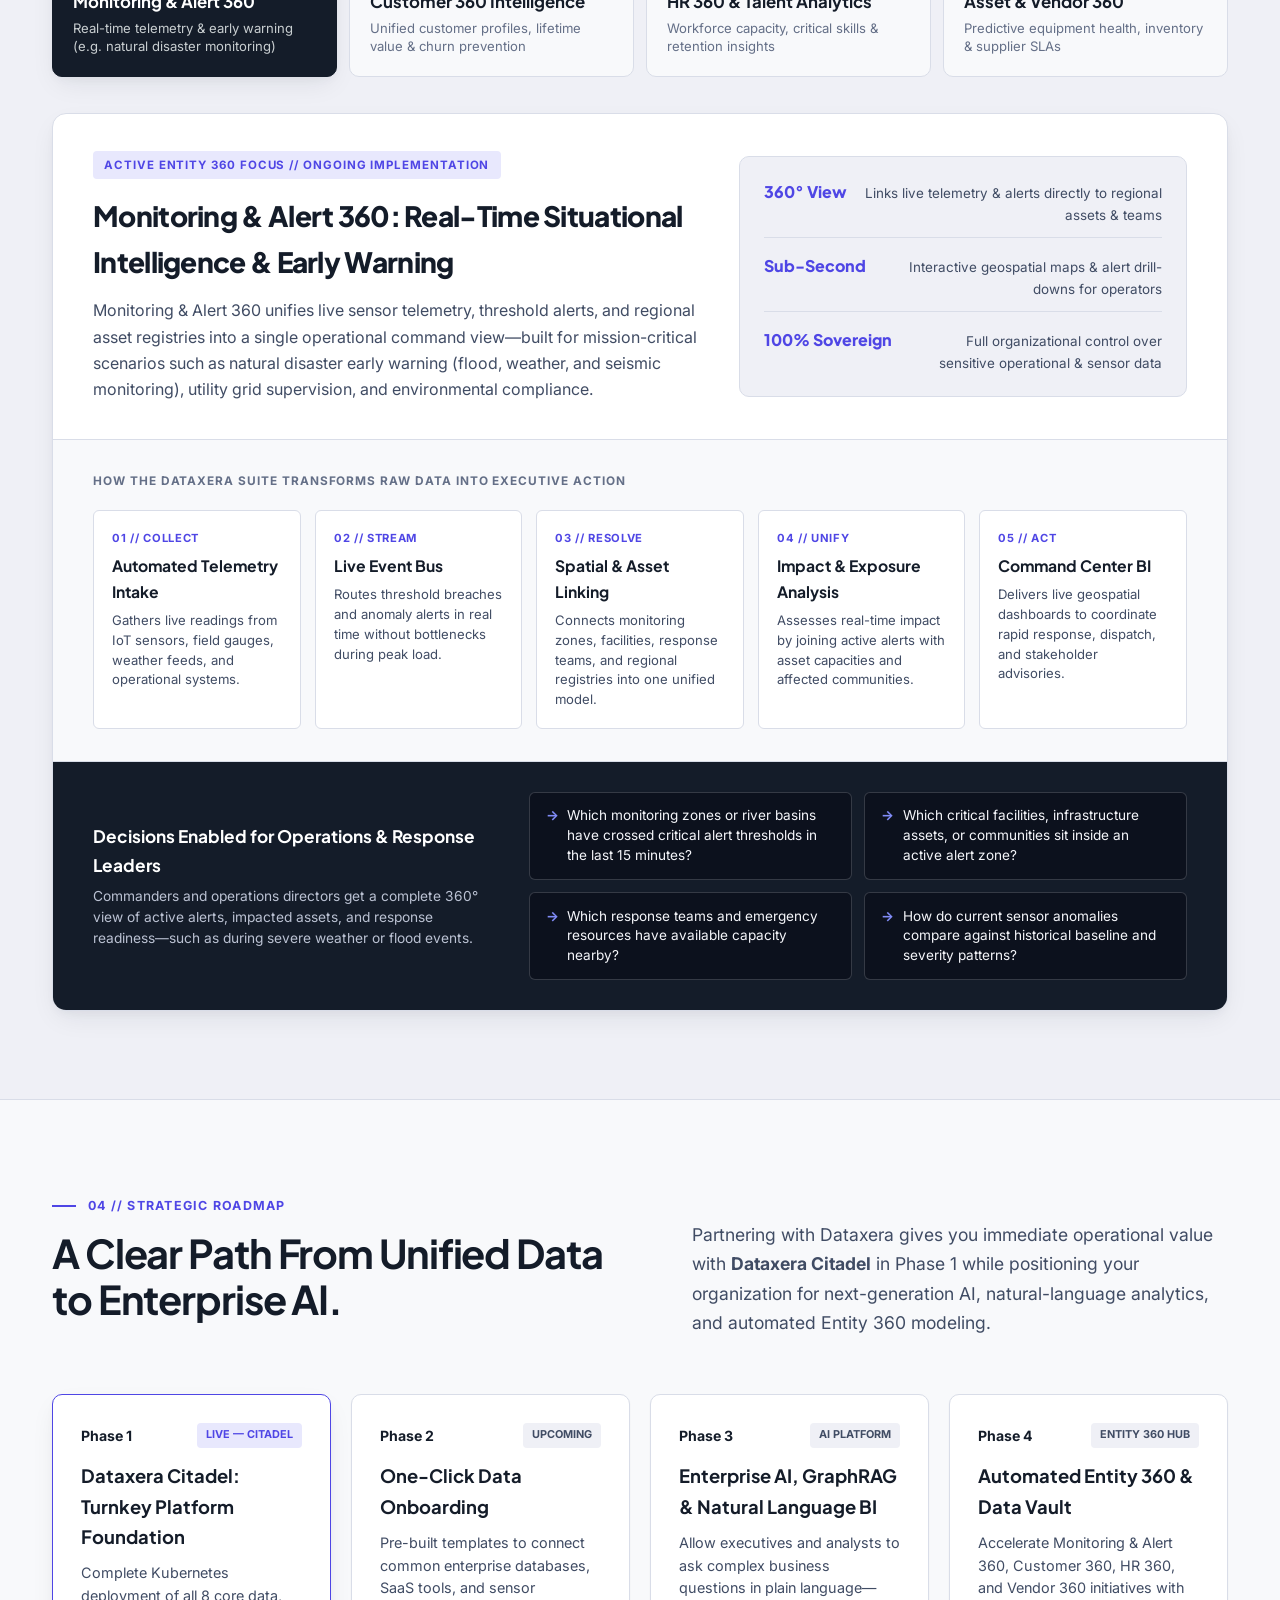
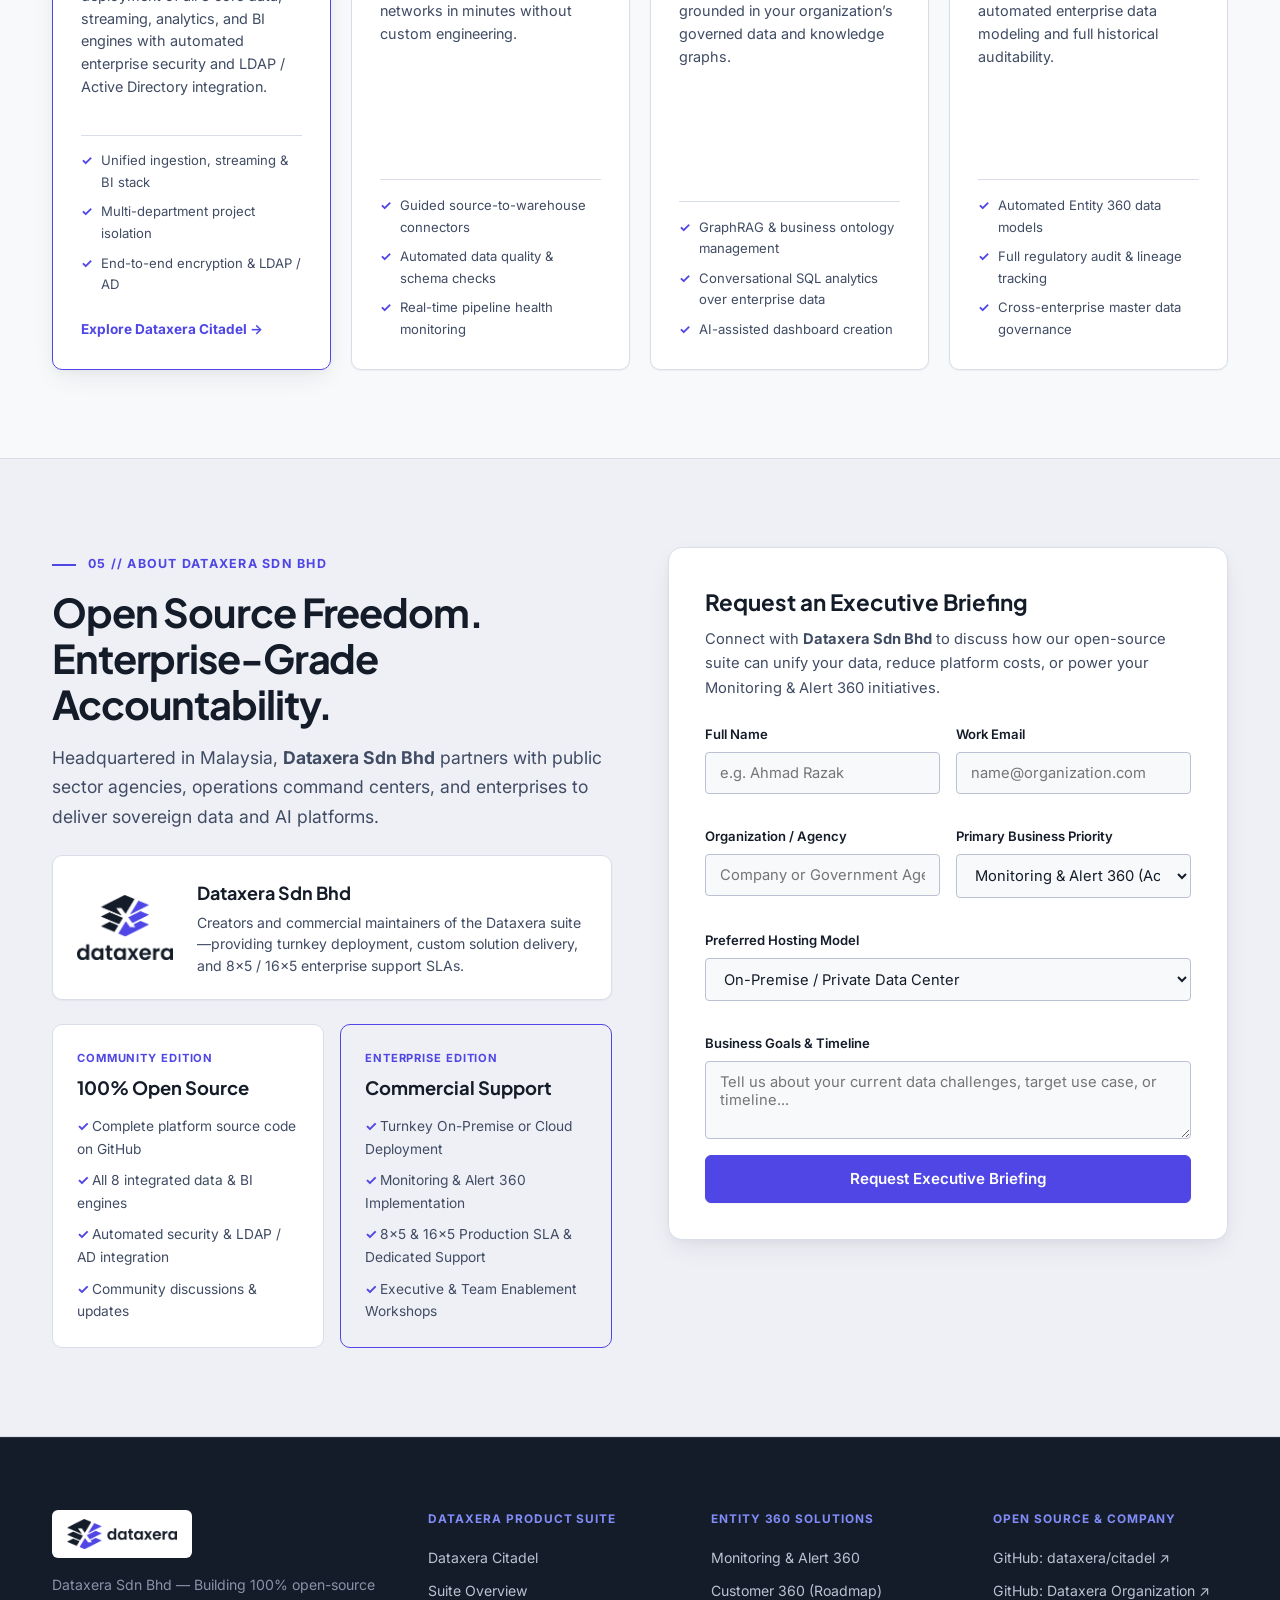
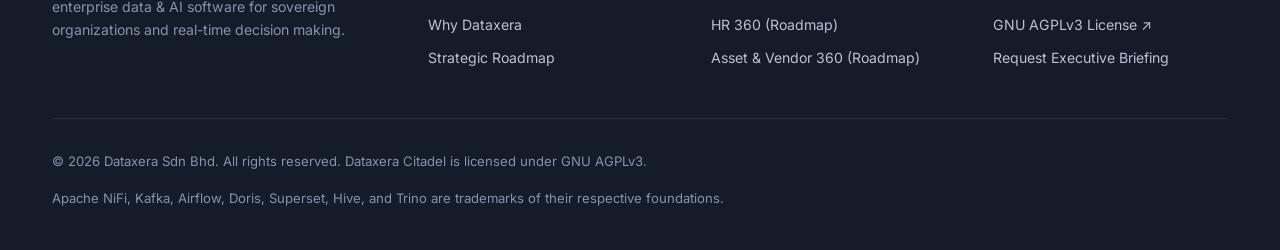
==== commit 67c39414: "Replace corporate SSO references with LDAP / Active Directory integration" ====
--- a/index.html
+++ b/index.html
@@ -201,7 +201,7 @@
                 Our flagship Kubernetes orchestration platform unifying <strong>Apache NiFi</strong>, <strong>Kafka</strong>, <strong>Airflow</strong>, <strong>Trino</strong>, <strong>Apache Doris</strong>, <strong>Superset</strong>, <strong>Hive Metastore</strong>, and <strong>PostgreSQL</strong> into one cohesive enterprise foundation.
               </p>
               <ul class="product-card-highlights">
-                <li>Automated deployment, encryption, and corporate SSO</li>
+                <li>Automated deployment, encryption, and LDAP / Active Directory integration</li>
                 <li>Active focus on Monitoring &amp; Alert 360 + future Entity 360 roadmap</li>
                 <li>Runs on-premise, in public cloud, or air-gapped networks</li>
               </ul>
@@ -310,12 +310,12 @@
               <span class="pillar-index">VALUE 04 // SECURITY</span>
               <h3 class="pillar-title">Security &amp; Compliance by Default</h3>
               <p class="pillar-body">
-                Every service communicates over encrypted channels and connects to your existing corporate identity directory (LDAP / SSO), with strict project-level boundaries for sensitive workloads.
+                Every service communicates over encrypted channels and connects to your existing corporate identity directory (LDAP / Active Directory), with strict project-level boundaries for sensitive workloads.
               </p>
             </div>
             <div class="pillar-spec-foot">
               <span>Automated Encryption</span>
-              <span>Corporate SSO</span>
+              <span>LDAP / Active Directory</span>
             </div>
           </article>
 
@@ -459,13 +459,13 @@
               </div>
               <h3 class="phase-title">Dataxera Citadel: Turnkey Platform Foundation</h3>
               <p class="phase-desc">
-                Complete Kubernetes deployment of all 8 core data, streaming, analytics, and BI engines with automated enterprise security and single sign-on.
+                Complete Kubernetes deployment of all 8 core data, streaming, analytics, and BI engines with automated enterprise security and LDAP / Active Directory integration.
               </p>
             </div>
             <div class="phase-deliverables">
               <span class="phase-deliverable-item">Unified ingestion, streaming &amp; BI stack</span>
               <span class="phase-deliverable-item">Multi-department project isolation</span>
-              <span class="phase-deliverable-item">End-to-end encryption &amp; corporate SSO</span>
+              <span class="phase-deliverable-item">End-to-end encryption &amp; LDAP / AD</span>
               <a href="products/citadel/index.html" class="phase-cta-link" id="phase1-citadel-link">Explore Dataxera Citadel →</a>
             </div>
           </article>
@@ -556,7 +556,7 @@
               <ul class="tier-list">
                 <li>Complete platform source code on GitHub</li>
                 <li>All 8 integrated data &amp; BI engines</li>
-                <li>Automated security &amp; SSO integration</li>
+                <li>Automated security &amp; LDAP / AD integration</li>
                 <li>Community discussions &amp; updates</li>
               </ul>
             </div>
--- a/index.css
+++ b/index.css
@@ -2,43 +2,44 @@
    Dataxera Sdn Bhd — Corporate & Dataxera Citadel Platform Design System
    Brand Palette Derived from Official Dataxera Logo Assets:
    - Primary Slate-Navy: #141c29 (rgb(20, 28, 41) / hsl(217, 34%, 12%))
-   - Primary Brand Teal: #108d87 (rgb(16, 141, 135) / hsl(177, 80%, 31%))
+   - Primary Brand Indigo: #4f46e5 (rgb(79, 70, 229) / hsl(243, 75%, 59%))
    ========================================================================== */
 
 :root {
-  /* Light Editorial Surfaces */
-  --bg-canvas: hsl(192, 24%, 97.5%);
+  /* Light Editorial Surfaces (Harmonized Cool-Indigo Neutrals) */
+  --bg-canvas: hsl(228, 30%, 98%);
   --bg-surface: hsl(0, 0%, 100%);
-  --bg-subtle: hsl(190, 22%, 94.5%);
-  --bg-elevated: hsl(190, 20%, 91.5%);
+  --bg-subtle: hsl(228, 28%, 95%);
+  --bg-elevated: hsl(228, 24%, 91.5%);
 
   /* Dark Architectural Surfaces (Anchored to #141c29 Brand Slate-Navy) */
-  --bg-obsidian: hsl(217, 38%, 8%);
+  --bg-obsidian: hsl(222, 40%, 8%);
   --bg-obsidian-surface: #141c29;
-  --bg-obsidian-elevated: hsl(217, 30%, 16%);
-  --bg-obsidian-subtle: hsl(217, 26%, 20%);
+  --bg-obsidian-elevated: hsl(222, 32%, 16%);
+  --bg-obsidian-subtle: hsl(222, 28%, 21%);
 
   /* Typography Colors */
   --text-primary: #141c29;
-  --text-secondary: hsl(217, 22%, 32%);
-  --text-muted: hsl(217, 15%, 46%);
-  --text-on-dark: hsl(190, 25%, 96%);
-  --text-on-dark-secondary: hsl(210, 18%, 76%);
-  --text-on-dark-muted: hsl(214, 14%, 58%);
-
-  /* Official Dataxera Brand Palette (#108d87 Teal & #141c29 Slate-Navy) */
+  --text-secondary: hsl(220, 22%, 32%);
+  --text-muted: hsl(220, 15%, 46%);
+  --text-on-dark: hsl(225, 35%, 97%);
+  --text-on-dark-secondary: hsl(222, 22%, 78%);
+  --text-on-dark-muted: hsl(222, 16%, 60%);
+
+  /* Official Dataxera Brand Palette (#4f46e5 Indigo & #141c29 Slate-Navy) */
   --brand-navy: #141c29;
-  --brand-teal: #108d87;
-  --brand-teal-hover: #0c706b;
-  --brand-teal-bright: #20c4bc;
-  --brand-teal-soft: hsl(177, 48%, 92.5%);
-  --brand-teal-subtle: hsla(177, 80%, 31%, 0.1);
+  --brand-accent: #4f46e5;
+  --brand-accent-hover: #4338ca;
+  --brand-accent-deep: #3730a3;
+  --brand-accent-bright: #818cf8;
+  --brand-accent-soft: hsl(239, 84%, 95%);
+  --brand-accent-subtle: hsla(243, 75%, 59%, 0.1);
 
   /* Structural Hairline Borders */
-  --border-light: hsl(205, 22%, 87%);
-  --border-light-strong: hsl(205, 20%, 76%);
-  --border-dark: hsla(190, 25%, 95%, 0.1);
-  --border-dark-strong: hsla(190, 25%, 95%, 0.18);
+  --border-light: hsl(224, 24%, 88%);
+  --border-light-strong: hsl(224, 22%, 78%);
+  --border-dark: hsla(228, 35%, 95%, 0.1);
+  --border-dark-strong: hsla(228, 35%, 95%, 0.18);
 
   /* Typography Families */
   --font-display: 'Plus Jakarta Sans', -apple-system, BlinkMacSystemFont, 'Segoe UI', sans-serif;
@@ -119,7 +120,7 @@
   font-weight: 700;
   letter-spacing: 0.1em;
   text-transform: uppercase;
-  color: var(--brand-teal);
+  color: var(--brand-accent);
   margin-bottom: 0.85rem;
 }
 
@@ -132,7 +133,7 @@
 }
 
 .section-dark .section-kicker {
-  color: var(--brand-teal-bright);
+  color: var(--brand-accent-bright);
 }
 
 .section-title {
@@ -187,7 +188,7 @@
   font-size: 0.72rem;
   font-weight: 700;
   color: #ffffff;
-  background: var(--brand-teal);
+  background: var(--brand-accent);
   padding: 0.16rem 0.6rem;
   border-radius: var(--radius-xs);
   letter-spacing: 0.04em;
@@ -203,7 +204,7 @@
 }
 
 .utility-bar-right a:hover {
-  color: var(--brand-teal-bright);
+  color: var(--brand-accent-bright);
 }
 
 /* Primary Navigation Header */
@@ -248,8 +249,8 @@
   font-weight: 700;
   letter-spacing: 0.08em;
   text-transform: uppercase;
-  color: var(--brand-teal);
-  background-color: var(--brand-teal-soft);
+  color: var(--brand-accent);
+  background-color: var(--brand-accent-soft);
   padding: 0.22rem 0.5rem;
   border-radius: var(--radius-xs);
   line-height: 1;
@@ -281,7 +282,7 @@
   left: 0;
   width: 100%;
   height: 2px;
-  background-color: var(--brand-teal);
+  background-color: var(--brand-accent);
   transform: scaleX(0);
   transform-origin: right;
   transition: transform 0.22s var(--ease-out);
@@ -324,15 +325,15 @@
 }
 
 .btn-primary {
-  background-color: var(--brand-teal);
+  background-color: var(--brand-accent);
   color: #ffffff;
-  border: 1px solid var(--brand-teal);
+  border: 1px solid var(--brand-accent);
   box-shadow: var(--shadow-xs);
 }
 
 .btn-primary:hover {
-  background-color: var(--brand-teal-hover);
-  border-color: var(--brand-teal-hover);
+  background-color: var(--brand-accent-hover);
+  border-color: var(--brand-accent-hover);
   transform: translateY(-1px);
   box-shadow: var(--shadow-sm);
 }
@@ -345,8 +346,8 @@
 
 .btn-secondary:hover {
   background-color: var(--bg-subtle);
-  border-color: var(--brand-teal);
-  color: var(--brand-teal);
+  border-color: var(--brand-accent);
+  color: var(--brand-accent);
 }
 
 .btn-dark-surface {
@@ -356,8 +357,8 @@
 }
 
 .btn-dark-surface:hover {
-  background-color: var(--brand-teal);
-  border-color: var(--brand-teal);
+  background-color: var(--brand-accent);
+  border-color: var(--brand-accent);
   color: #ffffff;
 }
 
@@ -417,7 +418,7 @@
   font-weight: 700;
   text-transform: uppercase;
   letter-spacing: 0.08em;
-  color: var(--brand-teal);
+  color: var(--brand-accent);
 }
 
 .hero-lockup-sub {
@@ -536,7 +537,7 @@
 }
 
 .stage-tab-btn.active {
-  background-color: var(--brand-teal);
+  background-color: var(--brand-accent);
   color: #ffffff;
 }
 
@@ -583,7 +584,7 @@
 .flow-step-card:hover,
 .flow-step-card.active {
   background-color: var(--bg-obsidian-elevated);
-  border-color: var(--brand-teal-bright);
+  border-color: var(--brand-accent-bright);
 }
 
 .flow-step-left {
@@ -596,8 +597,8 @@
   font-family: var(--font-mono);
   font-size: 0.75rem;
   font-weight: 700;
-  color: var(--brand-teal-bright);
-  background: hsla(177, 80%, 38%, 0.16);
+  color: var(--brand-accent-bright);
+  background: hsla(243, 84%, 68%, 0.16);
   padding: 0.28rem 0.5rem;
   border-radius: var(--radius-xs);
   flex-shrink: 0;
@@ -619,7 +620,7 @@
 .flow-step-tag {
   font-size: 0.72rem;
   font-weight: 600;
-  color: var(--brand-teal-bright);
+  color: var(--brand-accent-bright);
   white-space: nowrap;
 }
 
@@ -634,7 +635,7 @@
 .insight-box-title {
   font-size: 0.82rem;
   font-weight: 700;
-  color: var(--brand-teal-bright);
+  color: var(--brand-accent-bright);
   margin-bottom: 0.3rem;
 }
 
@@ -675,8 +676,8 @@
 .cp-state-badge {
   font-size: 0.68rem;
   font-weight: 700;
-  color: var(--brand-teal-bright);
-  background: hsla(177, 80%, 38%, 0.18);
+  color: var(--brand-accent-bright);
+  background: hsla(243, 84%, 68%, 0.18);
   padding: 0.15rem 0.5rem;
   border-radius: 3px;
   white-space: nowrap;
@@ -714,11 +715,11 @@
 .product-suite-card:hover {
   transform: translateY(-2px);
   box-shadow: var(--shadow-md);
-  border-color: var(--brand-teal);
+  border-color: var(--brand-accent);
 }
 
 .product-suite-card.featured-product {
-  border-color: var(--brand-teal);
+  border-color: var(--brand-accent);
   box-shadow: var(--shadow-md);
 }
 
@@ -755,8 +756,8 @@
   letter-spacing: 0.08em;
   padding: 0.25rem 0.65rem;
   border-radius: var(--radius-xs);
-  background-color: var(--brand-teal-soft);
-  color: var(--brand-teal);
+  background-color: var(--brand-accent-soft);
+  color: var(--brand-accent);
 }
 
 .product-status-pill.planned {
@@ -789,7 +790,7 @@
 
 .product-card-highlights li::before {
   content: "✓ ";
-  color: var(--brand-teal);
+  color: var(--brand-accent);
   font-weight: 700;
 }
 
@@ -809,7 +810,7 @@
   gap: 0.4rem;
   font-size: 0.82rem;
   font-weight: 600;
-  color: var(--brand-teal);
+  color: var(--brand-accent);
   margin-bottom: 1.25rem;
 }
 
@@ -874,7 +875,7 @@
 .pillar-index {
   font-size: 0.74rem;
   font-weight: 700;
-  color: var(--brand-teal);
+  color: var(--brand-accent);
   letter-spacing: 0.08em;
   text-transform: uppercase;
 }
@@ -936,9 +937,9 @@
 
 .filter-btn:hover,
 .filter-btn.active {
-  background-color: var(--brand-teal);
+  background-color: var(--brand-accent);
   color: #ffffff;
-  border-color: var(--brand-teal);
+  border-color: var(--brand-accent);
 }
 
 .stack-workspace {
@@ -973,7 +974,7 @@
 
 .stack-service-item.selected {
   background-color: var(--bg-obsidian-elevated);
-  border-color: var(--brand-teal-bright);
+  border-color: var(--brand-accent-bright);
 }
 
 .stack-item-head {
@@ -993,8 +994,8 @@
 .stack-item-badge {
   font-size: 0.7rem;
   font-weight: 600;
-  color: var(--brand-teal-bright);
-  background: hsla(177, 80%, 38%, 0.16);
+  color: var(--brand-accent-bright);
+  background: hsla(243, 84%, 68%, 0.16);
   padding: 0.2rem 0.55rem;
   border-radius: var(--radius-xs);
 }
@@ -1034,7 +1035,7 @@
   font-weight: 700;
   text-transform: uppercase;
   letter-spacing: 0.08em;
-  color: var(--brand-teal-bright);
+  color: var(--brand-accent-bright);
   margin-bottom: 0.35rem;
 }
 
@@ -1071,7 +1072,7 @@
   font-weight: 700;
   text-transform: uppercase;
   letter-spacing: 0.06em;
-  color: var(--brand-teal-bright);
+  color: var(--brand-accent-bright);
   margin-bottom: 0.2rem;
 }
 
@@ -1082,8 +1083,8 @@
 }
 
 .dossier-enterprise-note {
-  background-color: hsla(177, 80%, 31%, 0.12);
-  border: 1px solid hsla(177, 80%, 38%, 0.3);
+  background-color: hsla(243, 75%, 59%, 0.12);
+  border: 1px solid hsla(243, 84%, 68%, 0.3);
   border-radius: var(--radius-sm);
   padding: 1rem 1.15rem;
   font-size: 0.86rem;
@@ -1118,7 +1119,7 @@
 }
 
 .solution-tab:hover {
-  border-color: var(--brand-teal);
+  border-color: var(--brand-accent);
   box-shadow: var(--shadow-xs);
 }
 
@@ -1134,7 +1135,7 @@
   font-weight: 700;
   text-transform: uppercase;
   letter-spacing: 0.08em;
-  color: var(--brand-teal);
+  color: var(--brand-accent);
 }
 
 .solution-tab-badge.roadmap-badge {
@@ -1142,7 +1143,7 @@
 }
 
 .solution-tab.active .solution-tab-badge {
-  color: var(--brand-teal-bright);
+  color: var(--brand-accent-bright);
 }
 
 .solution-tab.active .solution-tab-badge.roadmap-badge {
@@ -1204,14 +1205,14 @@
   letter-spacing: 0.08em;
   padding: 0.28rem 0.7rem;
   border-radius: var(--radius-xs);
-  background-color: var(--brand-teal-soft);
-  color: var(--brand-teal);
+  background-color: var(--brand-accent-soft);
+  color: var(--brand-accent);
   margin-bottom: 0.85rem;
 }
 
 .blueprint-status-tag.entity-tag {
-  background-color: var(--brand-teal-soft);
-  color: var(--brand-teal);
+  background-color: var(--brand-accent-soft);
+  color: var(--brand-accent);
 }
 
 .blueprint-status-tag.roadmap-tag {
@@ -1262,7 +1263,7 @@
   font-family: var(--font-display);
   font-size: 1rem;
   font-weight: 800;
-  color: var(--brand-teal);
+  color: var(--brand-accent);
   white-space: nowrap;
 }
 
@@ -1304,7 +1305,7 @@
 .stage-step-num {
   font-size: 0.7rem;
   font-weight: 700;
-  color: var(--brand-teal);
+  color: var(--brand-accent);
   text-transform: uppercase;
   letter-spacing: 0.06em;
   margin-bottom: 0.35rem;
@@ -1370,7 +1371,7 @@
 
 .exec-question-card::before {
   content: "→";
-  color: var(--brand-teal-bright);
+  color: var(--brand-accent-bright);
   font-weight: 700;
   flex-shrink: 0;
 }
@@ -1398,7 +1399,7 @@
 }
 
 .roadmap-phase.current-phase {
-  border-color: var(--brand-teal);
+  border-color: var(--brand-accent);
   box-shadow: var(--shadow-md);
 }
 
@@ -1426,8 +1427,8 @@
 }
 
 .phase-status.active {
-  background-color: var(--brand-teal-soft);
-  color: var(--brand-teal);
+  background-color: var(--brand-accent-soft);
+  color: var(--brand-accent);
 }
 
 .phase-title {
@@ -1463,7 +1464,7 @@
 
 .phase-deliverable-item::before {
   content: "✓";
-  color: var(--brand-teal);
+  color: var(--brand-accent);
   font-weight: 700;
 }
 
@@ -1472,7 +1473,7 @@
    ========================================================================== */
 .deployment-options-grid {
   display: grid;
-  grid-template-columns: repeat(3, 1fr);
+  grid-template-columns: repeat(2, 1fr);
   gap: 1.5rem;
   margin-top: 2.75rem;
 }
@@ -1490,7 +1491,7 @@
 }
 
 .deployment-card.featured {
-  border-color: var(--brand-teal);
+  border-color: var(--brand-accent);
   box-shadow: var(--shadow-md);
 }
 
@@ -1499,7 +1500,7 @@
   font-weight: 700;
   text-transform: uppercase;
   letter-spacing: 0.08em;
-  color: var(--brand-teal);
+  color: var(--brand-accent);
   margin-bottom: 0.45rem;
 }
 
@@ -1529,7 +1530,7 @@
 
 .deploy-highlights li::before {
   content: "• ";
-  color: var(--brand-teal);
+  color: var(--brand-accent);
   font-weight: 700;
 }
 
@@ -1614,7 +1615,7 @@
 }
 
 .tier-box.enterprise-tier {
-  border-color: var(--brand-teal);
+  border-color: var(--brand-accent);
   background-color: var(--bg-subtle);
 }
 
@@ -1623,7 +1624,7 @@
   font-weight: 700;
   text-transform: uppercase;
   letter-spacing: 0.08em;
-  color: var(--brand-teal);
+  color: var(--brand-accent);
   margin-bottom: 0.35rem;
 }
 
@@ -1645,7 +1646,7 @@
 
 .tier-list li::before {
   content: "✓ ";
-  color: var(--brand-teal);
+  color: var(--brand-accent);
   font-weight: 700;
 }
 
@@ -1713,7 +1714,7 @@
 .form-select:focus,
 .form-textarea:focus {
   outline: none;
-  border-color: var(--brand-teal);
+  border-color: var(--brand-accent);
   background-color: var(--bg-surface);
 }
 
@@ -1722,8 +1723,8 @@
   margin-top: 1rem;
   padding: 1rem;
   border-radius: var(--radius-sm);
-  background-color: var(--brand-teal-soft);
-  color: var(--brand-teal);
+  background-color: var(--brand-accent-soft);
+  color: var(--brand-accent);
   font-size: 0.88rem;
   font-weight: 500;
 }
@@ -1777,7 +1778,7 @@
   font-weight: 700;
   text-transform: uppercase;
   letter-spacing: 0.08em;
-  color: var(--brand-teal-bright);
+  color: var(--brand-accent-bright);
   margin-bottom: 1rem;
 }
 
@@ -1793,7 +1794,7 @@
 }
 
 .footer-links a:hover {
-  color: var(--brand-teal-bright);
+  color: var(--brand-accent-bright);
 }
 
 .footer-bottom {
@@ -1925,13 +1926,13 @@
   margin-top: 0.9rem;
   font-size: 0.85rem;
   font-weight: 700;
-  color: var(--brand-teal);
+  color: var(--brand-accent);
   text-decoration: none;
   transition: color 0.15s ease, transform 0.15s ease;
 }
 
 .phase-cta-link:hover {
-  color: var(--brand-teal-deep);
+  color: var(--brand-accent-deep);
   text-decoration: underline;
 }
 
